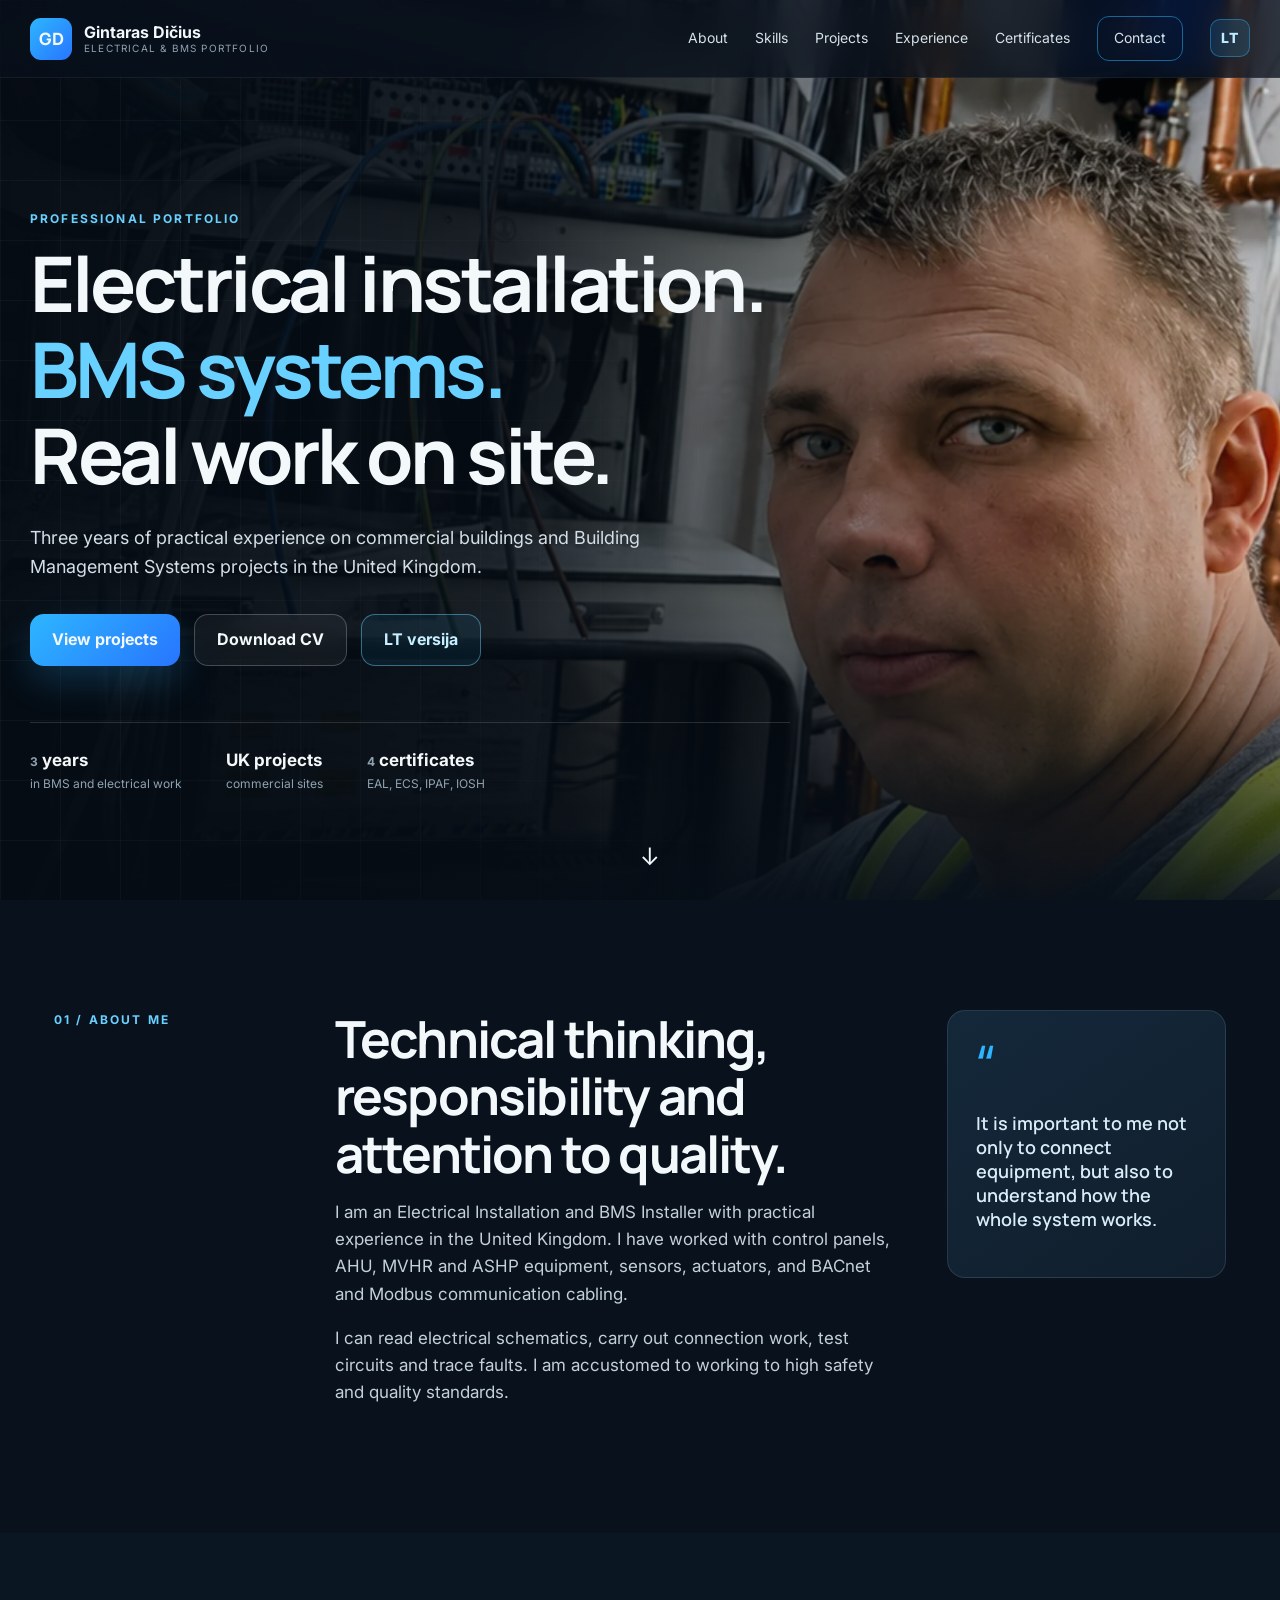
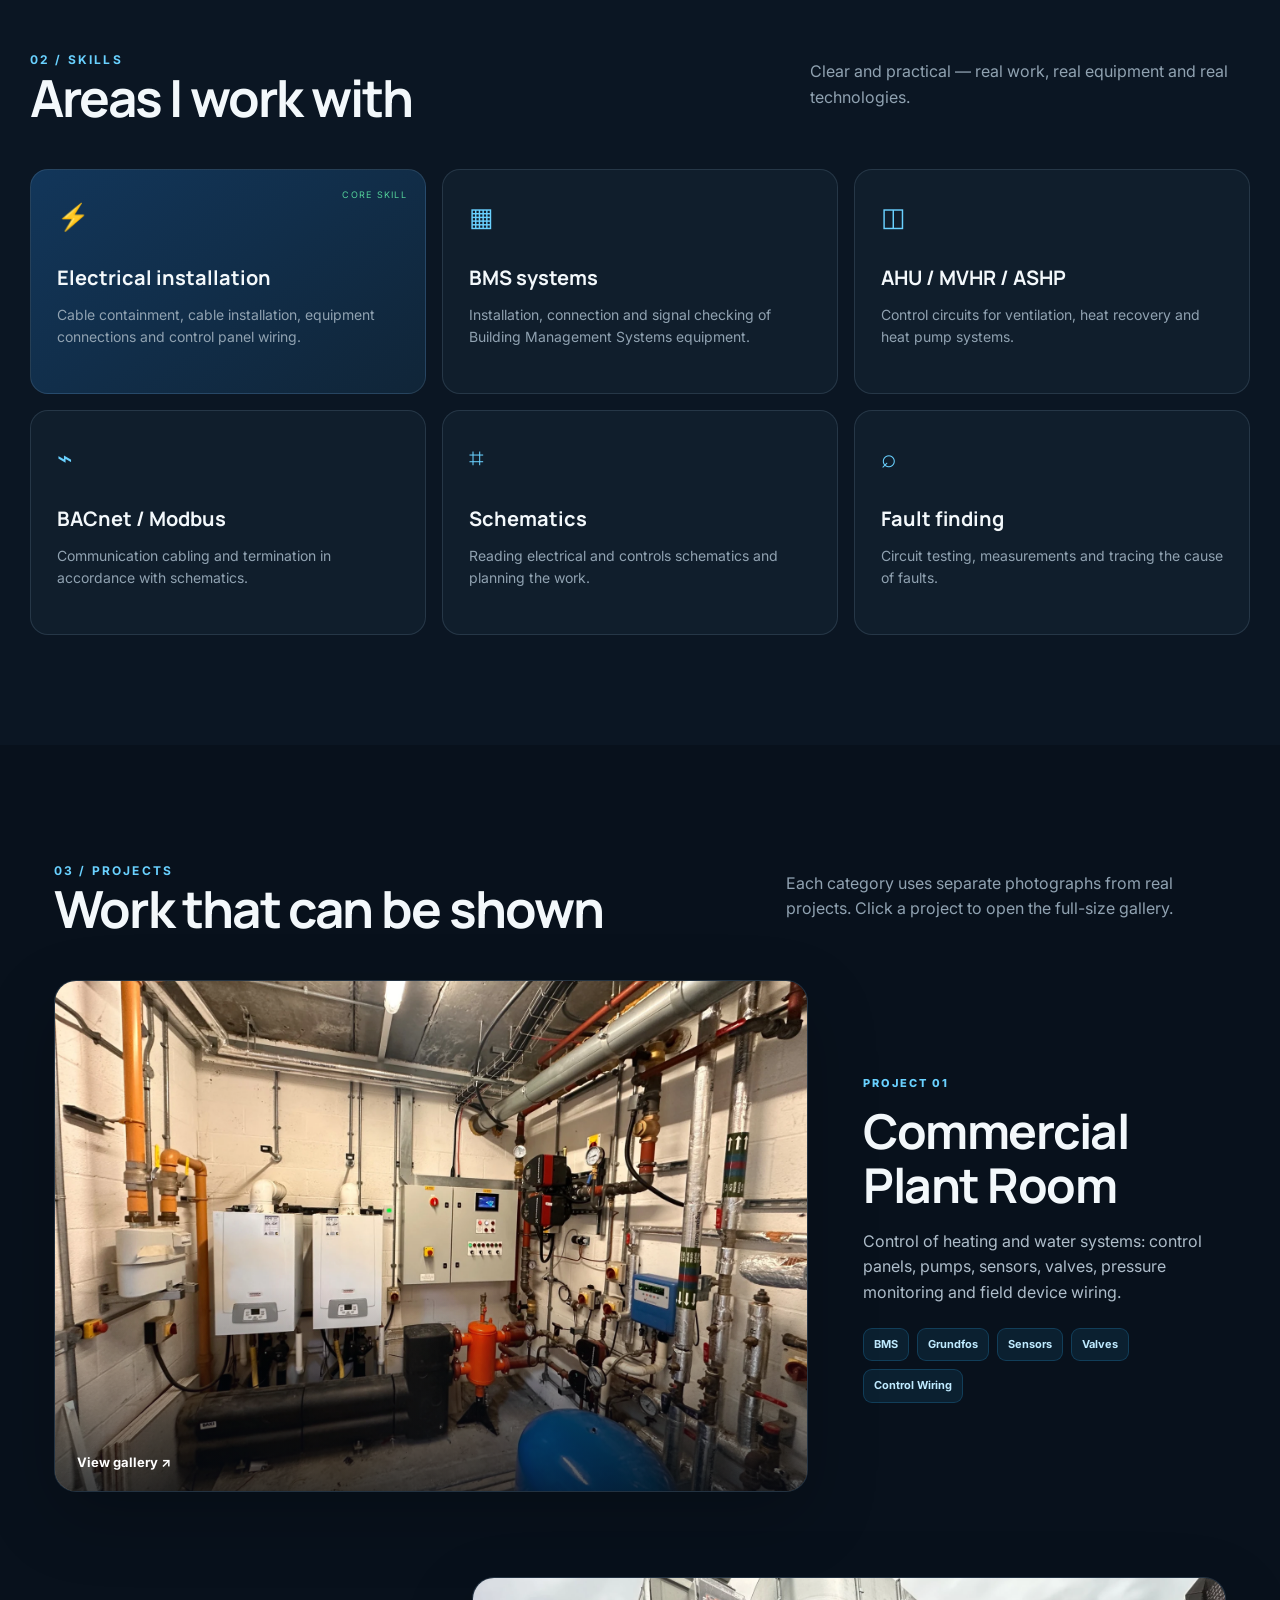
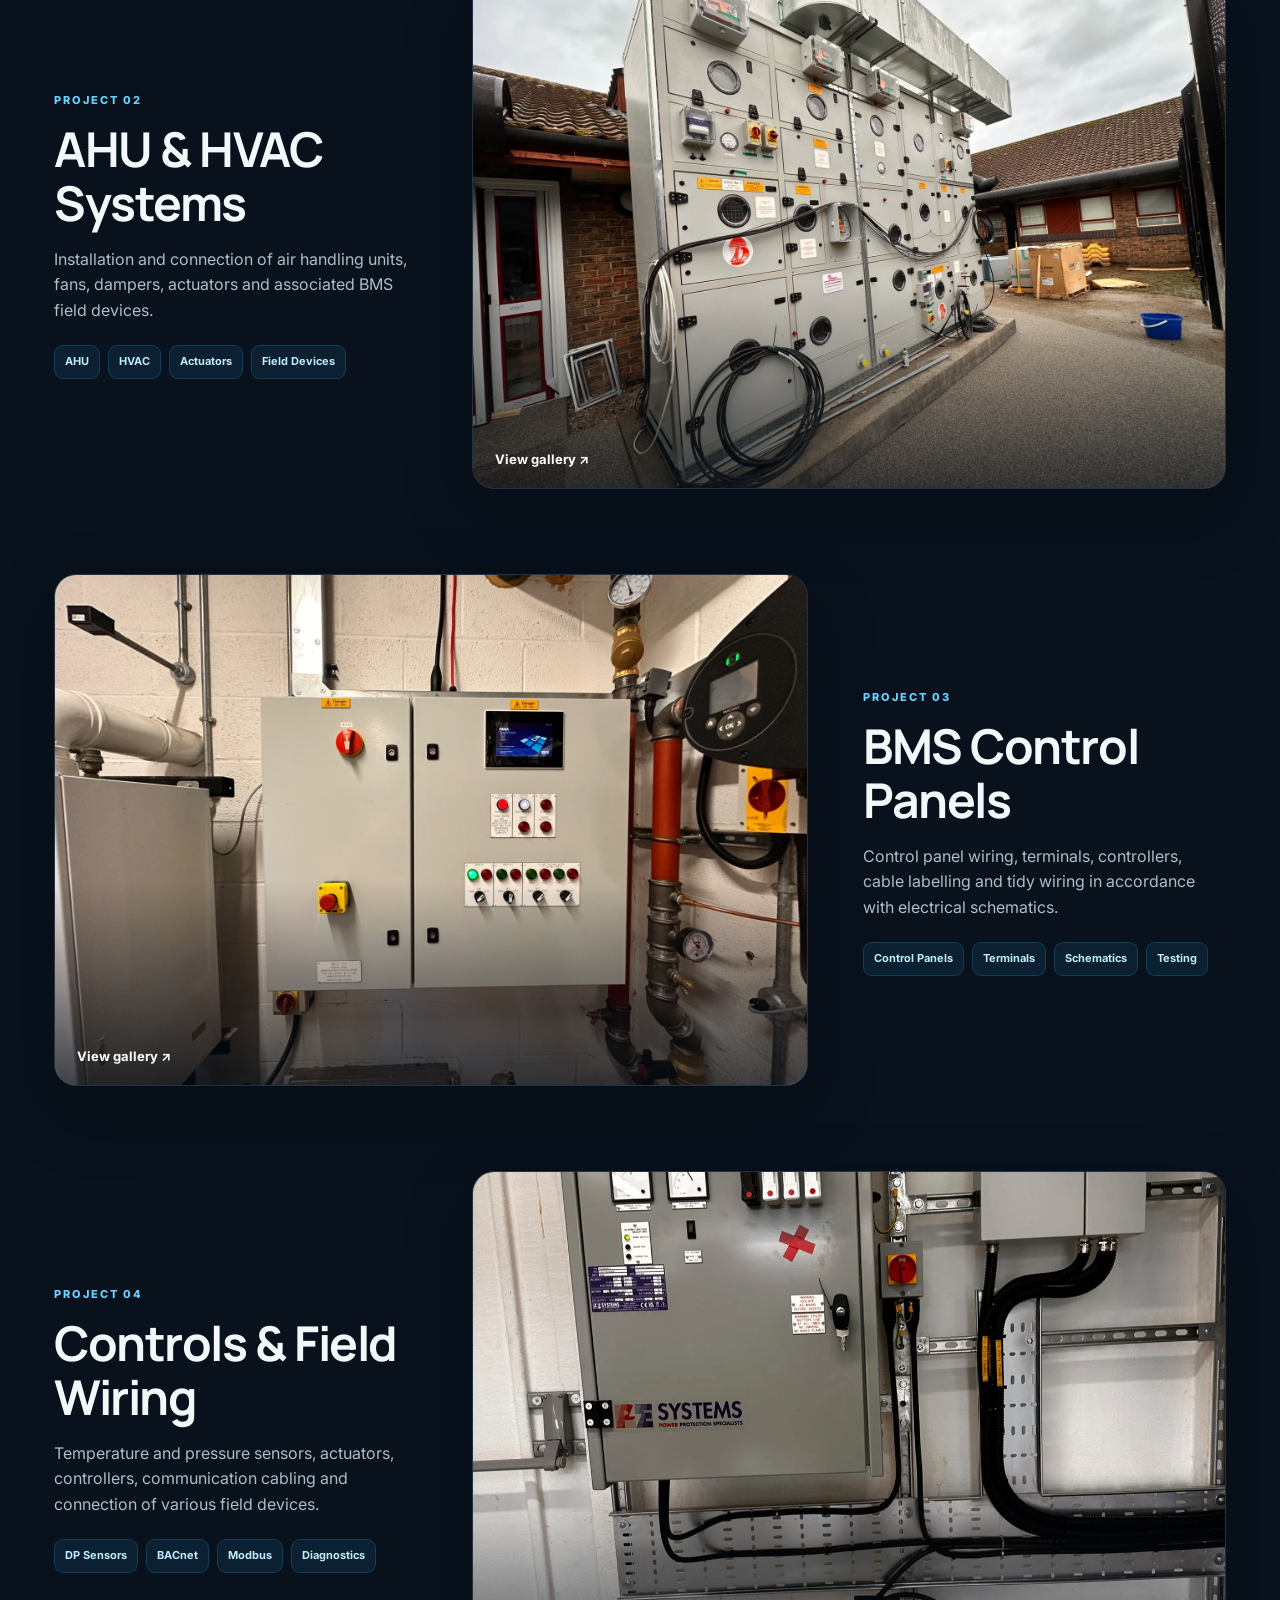
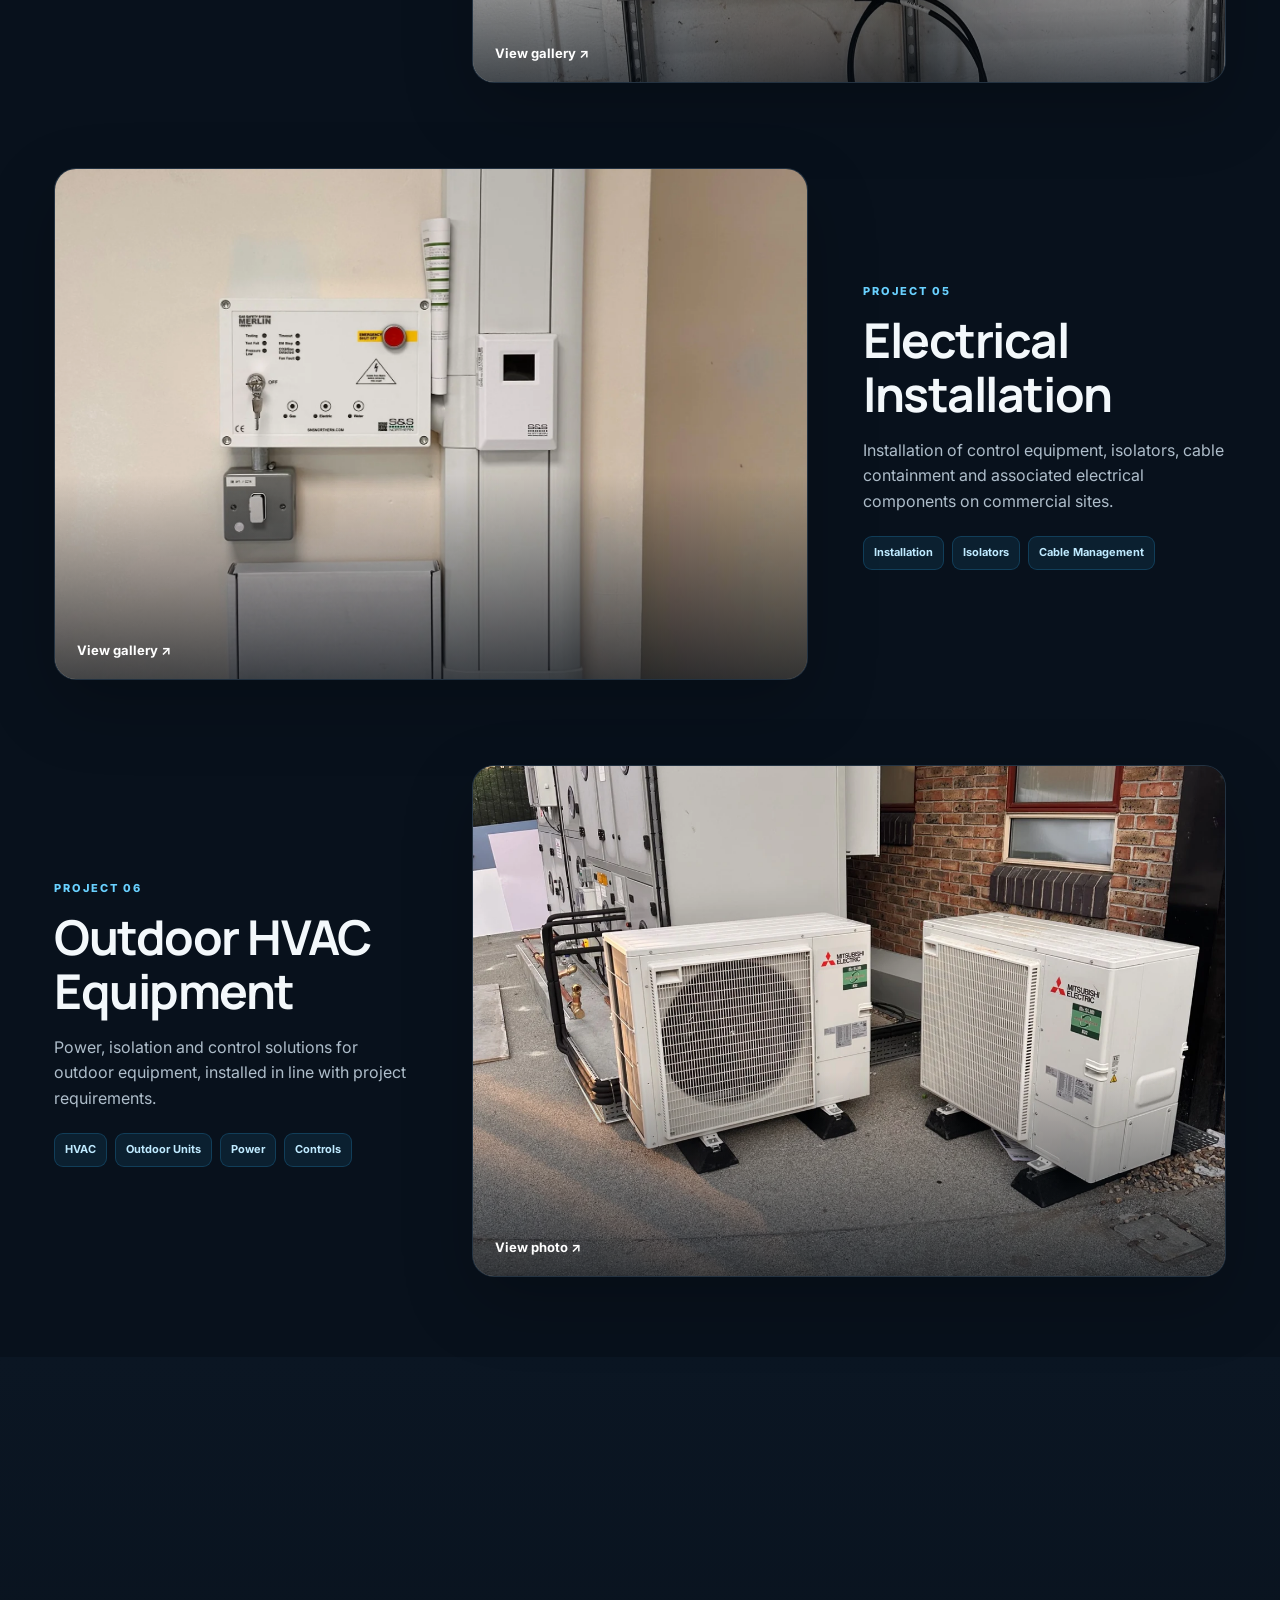
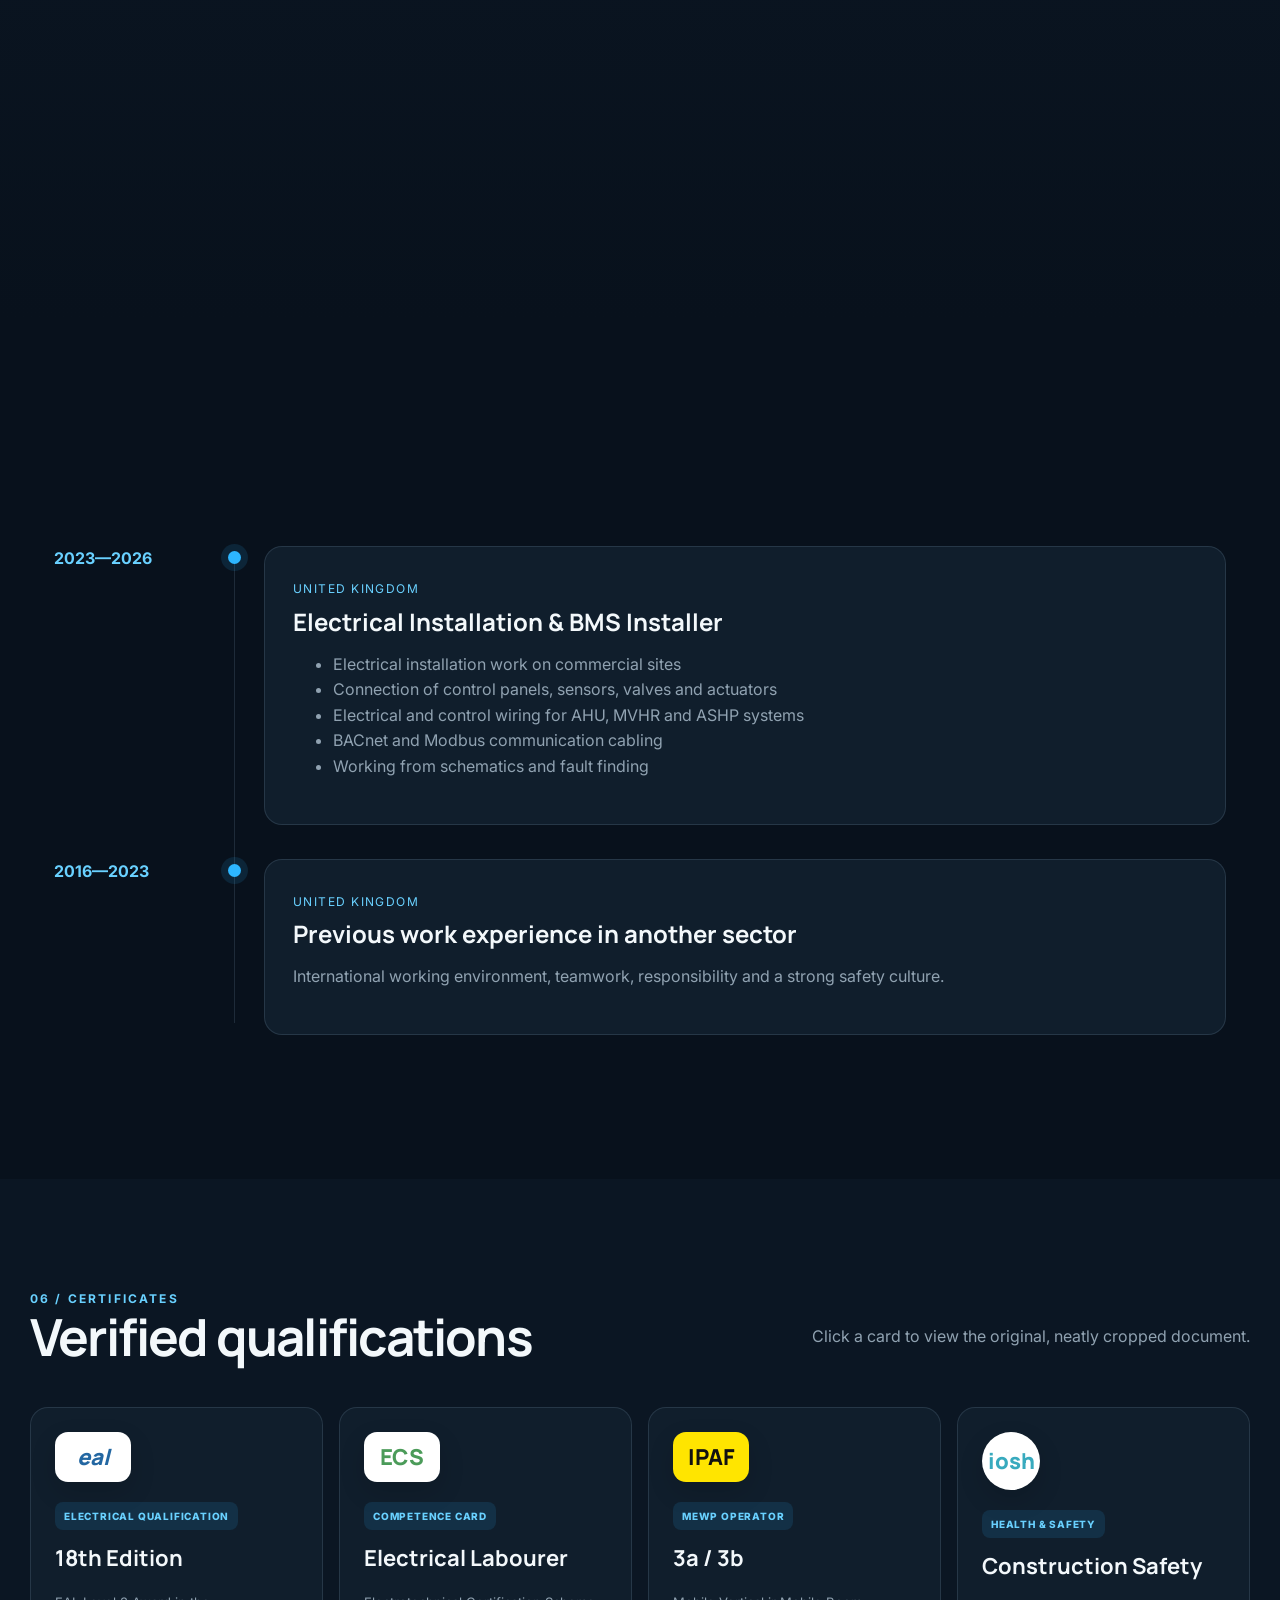
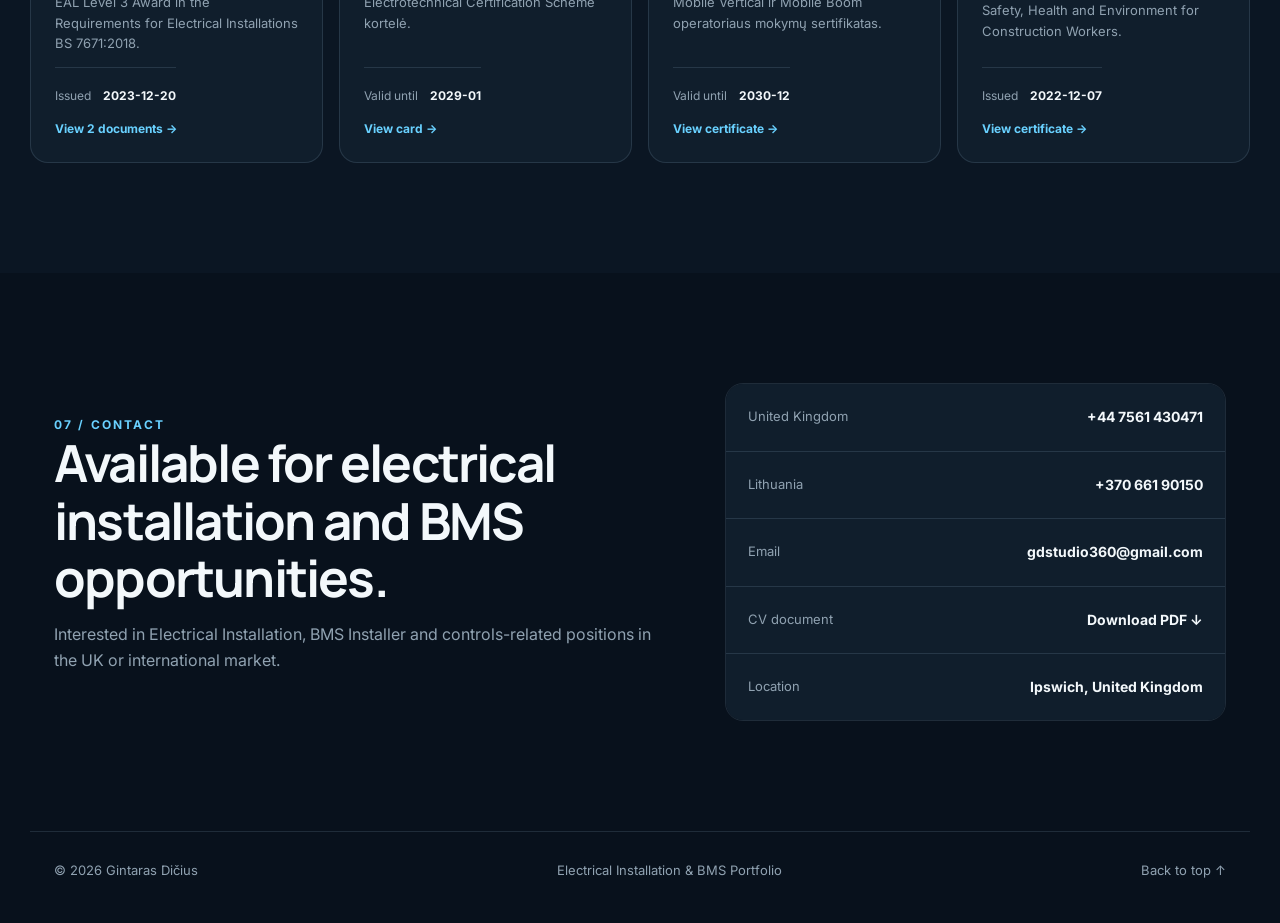
==== en.html @ cd5b6e4e "Add files via upload" ====
<!doctype html>
<html lang="en">
<head>
  <meta charset="utf-8">
  <meta name="viewport" content="width=device-width,initial-scale=1">
  <meta name="description" content="Professional portfolio of Gintaras Dičius, specialising in electrical installation and Building Management Systems. UK commercial project experience.">
  <meta name="theme-color" content="#08111c">
  <meta property="og:title" content="Gintaras Dičius | Electrical & BMS Portfolio">
  <meta property="og:description" content="Electrical installation, BMS systems, AHU, control panels and field devices.">
  <title>Gintaras Dičius | Electrical & BMS Portfolio</title>
  <link rel="preconnect" href="https://fonts.googleapis.com">
  <link rel="preconnect" href="https://fonts.gstatic.com" crossorigin>
  <link href="https://fonts.googleapis.com/css2?family=Inter:wght@400;500;600;700;800&family=Manrope:wght@600;700;800&display=swap" rel="stylesheet">
  <link rel="stylesheet" href="style.css">
</head>
<body>
  <div class="loader" aria-hidden="true"><div><span>GD</span><small>Electrical & BMS Portfolio</small></div></div>

  <header class="site-header" id="top">
    <a class="brand" href="#top" aria-label="Pradžia">
      <span class="brand-mark">GD</span>
      <span class="brand-copy"><strong>Gintaras Dičius</strong><small>Electrical & BMS Portfolio</small></span>
    </a>
    <button class="menu-btn" aria-expanded="false" aria-controls="main-nav" aria-label="Atverti meniu"><span></span><span></span><span></span></button>
    <nav id="main-nav">
      <a href="#apie">About</a>
      <a href="#kompetencijos">Skills</a>
      <a href="#projektai">Projects</a>
      <a href="#patirtis">Experience</a>
      <a href="#sertifikatai">Certificates</a>
      <a href="#kontaktai" class="nav-cta">Contact</a><a href="index.html" class="lang-switch" aria-label="Lithuanian version">LT</a>
    </nav>
  </header>

  <main>
    <section class="hero">
      <img class="hero-image" src="assets/hero.webp" alt="Gintaras Dičius prie BMS valdymo spintos">
      <div class="hero-overlay"></div><div class="hero-grid"></div>
      <div class="hero-content reveal">
        <p class="eyebrow">Professional portfolio</p>
        <h1>Electrical installation.<br><span>BMS systems.</span><br>Real work on site.</h1>
        <p class="hero-lead">Three years of practical experience on commercial buildings and Building Management Systems projects in the United Kingdom.</p>
        <div class="hero-actions">
          <a href="#projektai" class="btn btn-primary">View projects</a>
          <a href="assets/Gintaras_Dicius_CV_EN.pdf" class="btn btn-ghost" download>Download CV</a><a href="index.html" class="btn btn-lang">LT versija</a>
        </div>
        <div class="hero-facts">
          <div><strong><span class="count" data-count="3">0</span> years</strong><span>in BMS and electrical work</span></div>
          <div><strong>UK projects</strong><span>commercial sites</span></div>
          <div><strong><span class="count" data-count="4">0</span> certificates</strong><span>EAL, ECS, IPAF, IOSH</span></div>
        </div>
      </div>
      <a class="scroll-hint" href="#apie" aria-label="Slinkti žemyn">↓</a>
    </section>

    <section class="section intro" id="apie">
      <div class="section-label reveal">01 / About me</div>
      <div class="intro-copy reveal">
        <h2>Technical thinking, responsibility and attention to quality.</h2>
        <p>I am an Electrical Installation and BMS Installer with practical experience in the United Kingdom. I have worked with control panels, AHU, MVHR and ASHP equipment, sensors, actuators, and BACnet and Modbus communication cabling.</p>
        <p>I can read electrical schematics, carry out connection work, test circuits and trace faults. I am accustomed to working to high safety and quality standards.</p>
      </div>
      <aside class="quote-card reveal"><span class="quote-mark">“</span><p>It is important to me not only to connect equipment, but also to understand how the whole system works.</p></aside>
    </section>

    <section class="section skills" id="kompetencijos">
      <div class="section-head reveal">
        <div><div class="section-label">02 / Skills</div><h2>Areas I work with</h2></div>
        <p>Clear and practical — real work, real equipment and real technologies.</p>
      </div>
      <div class="card-grid">
        <article class="skill-card featured reveal"><div class="icon">⚡</div><h3>Electrical installation</h3><p>Cable containment, cable installation, equipment connections and control panel wiring.</p><span>CORE SKILL</span></article>
        <article class="skill-card reveal"><div class="icon">▦</div><h3>BMS systems</h3><p>Installation, connection and signal checking of Building Management Systems equipment.</p></article>
        <article class="skill-card reveal"><div class="icon">◫</div><h3>AHU / MVHR / ASHP</h3><p>Control circuits for ventilation, heat recovery and heat pump systems.</p></article>
        <article class="skill-card reveal"><div class="icon">⌁</div><h3>BACnet / Modbus</h3><p>Communication cabling and termination in accordance with schematics.</p></article>
        <article class="skill-card reveal"><div class="icon">⌗</div><h3>Schematics</h3><p>Reading electrical and controls schematics and planning the work.</p></article>
        <article class="skill-card reveal"><div class="icon">⌕</div><h3>Fault finding</h3><p>Circuit testing, measurements and tracing the cause of faults.</p></article>
      </div>
    </section>

    <section class="section projects" id="projektai">
      <div class="section-head reveal">
        <div><div class="section-label">03 / Projects</div><h2>Work that can be shown</h2></div>
        <p>Each category uses separate photographs from real projects. Click a project to open the full-size gallery.</p>
      </div>

      <div class="project-list">
        <article class="project-row reveal" data-gallery='["assets/project-plant-main.webp","assets/project-plant-2.webp","assets/project-plant-3.webp"]' data-title="Commercial Plant Room">
          <div class="project-media"><img src="assets/project-plant-main.webp" alt="Komercinės katilinės BMS įranga" loading="lazy"><span>View gallery ↗</span></div>
          <div class="project-copy"><span class="project-no">PROJECT 01</span><h3>Commercial Plant Room</h3><p>Control of heating and water systems: control panels, pumps, sensors, valves, pressure monitoring and field device wiring.</p><div class="tags"><span>BMS</span><span>Grundfos</span><span>Sensors</span><span>Valves</span><span>Control Wiring</span></div></div>
        </article>

        <article class="project-row reverse reveal" data-gallery='["assets/project-ahu-main.webp","assets/project-ahu-2.webp","assets/project-ahu-3.webp"]' data-title="AHU & HVAC Systems">
          <div class="project-media"><img src="assets/project-ahu-main.webp" alt="AHU įrenginys ir jo valdymo komponentai" loading="lazy"><span>View gallery ↗</span></div>
          <div class="project-copy"><span class="project-no">PROJECT 02</span><h3>AHU & HVAC Systems</h3><p>Installation and connection of air handling units, fans, dampers, actuators and associated BMS field devices.</p><div class="tags"><span>AHU</span><span>HVAC</span><span>Actuators</span><span>Field Devices</span></div></div>
        </article>

        <article class="project-row reveal" data-gallery='["assets/project-panel-main.webp","assets/project-panel-2.webp","assets/project-panel-3.webp"]' data-title="BMS Control Panels">
          <div class="project-media"><img src="assets/project-panel-main.webp" alt="BMS valdymo spinta" loading="lazy"><span>View gallery ↗</span></div>
          <div class="project-copy"><span class="project-no">PROJECT 03</span><h3>BMS Control Panels</h3><p>Control panel wiring, terminals, controllers, cable labelling and tidy wiring in accordance with electrical schematics.</p><div class="tags"><span>Control Panels</span><span>Terminals</span><span>Schematics</span><span>Testing</span></div></div>
        </article>

        <article class="project-row reverse reveal" data-gallery='["assets/project-field-main.webp","assets/project-field-2.webp","assets/project-field-3.webp"]' data-title="Controls & Field Wiring">
          <div class="project-media"><img src="assets/project-field-main.webp" alt="BMS lauko įrangos ir valdymo kabeliai" loading="lazy"><span>View gallery ↗</span></div>
          <div class="project-copy"><span class="project-no">PROJECT 04</span><h3>Controls & Field Wiring</h3><p>Temperature and pressure sensors, actuators, controllers, communication cabling and connection of various field devices.</p><div class="tags"><span>DP Sensors</span><span>BACnet</span><span>Modbus</span><span>Diagnostics</span></div></div>
        </article>

        <article class="project-row reveal" data-gallery='["assets/project-install-main.webp","assets/project-install-2.webp"]' data-title="Electrical Installation">
          <div class="project-media"><img src="assets/project-install-main.webp" alt="Elektros valdymo įrangos instaliacija" loading="lazy"><span>View gallery ↗</span></div>
          <div class="project-copy"><span class="project-no">PROJECT 05</span><h3>Electrical Installation</h3><p>Installation of control equipment, isolators, cable containment and associated electrical components on commercial sites.</p><div class="tags"><span>Installation</span><span>Isolators</span><span>Cable Management</span></div></div>
        </article>

        <article class="project-row reverse reveal" data-gallery='["assets/project-outdoor-main.webp"]' data-title="Outdoor HVAC Equipment">
          <div class="project-media"><img src="assets/project-outdoor-main.webp" alt="Lauko HVAC įranga" loading="lazy"><span>View photo ↗</span></div>
          <div class="project-copy"><span class="project-no">PROJECT 06</span><h3>Outdoor HVAC Equipment</h3><p>Power, isolation and control solutions for outdoor equipment, installed in line with project requirements.</p><div class="tags"><span>HVAC</span><span>Outdoor Units</span><span>Power</span><span>Controls</span></div></div>
        </article>
      </div>
    </section>

    <section class="section process">
      <div class="section-head reveal"><div><div class="section-label">04 / Work process</div><h2>From schematic to handover</h2></div></div>
      <div class="process-grid">
        <article class="process-card reveal"><span>01</span><h3>Review</h3><p>I review schematics, equipment functions, cable routes and the control strategy.</p></article>
        <article class="process-card reveal"><span>02</span><h3>Install</h3><p>I install cables and connect panels, sensors, actuators and HVAC equipment.</p></article>
        <article class="process-card reveal"><span>03</span><h3>Test</h3><p>I test circuits and signals, and help identify and resolve faults.</p></article>
        <article class="process-card reveal"><span>04</span><h3>Complete</h3><p>I leave a tidy, clearly labelled system ready for operation.</p></article>
      </div>
    </section>

    <section class="section experience" id="patirtis">
      <div class="section-head reveal"><div><div class="section-label">05 / Experience</div><h2>Professional experience</h2></div></div>
      <div class="timeline">
        <article class="reveal"><div class="year">2023—2026</div><div class="line-dot"></div><div class="timeline-card"><span>United Kingdom</span><h3>Electrical Installation & BMS Installer</h3><ul><li>Electrical installation work on commercial sites</li><li>Connection of control panels, sensors, valves and actuators</li><li>Electrical and control wiring for AHU, MVHR and ASHP systems</li><li>BACnet and Modbus communication cabling</li><li>Working from schematics and fault finding</li></ul></div></article>
        <article class="muted reveal"><div class="year">2016—2023</div><div class="line-dot"></div><div class="timeline-card"><span>United Kingdom</span><h3>Previous work experience in another sector</h3><p>International working environment, teamwork, responsibility and a strong safety culture.</p></div></article>
      </div>
    </section>

    <section class="section certificates" id="sertifikatai">
      <div class="section-head reveal">
        <div><div class="section-label">06 / Certificates</div><h2>Verified qualifications</h2></div>
        <p>Click a card to view the original, neatly cropped document.</p>
      </div>
      <div class="cert-grid">
        <button class="cert-card reveal" data-gallery='["assets/eal_qualification.webp","assets/eal_unit.webp"]' data-title="EAL Level 3 · BS 7671:2018"><div class="cert-brand eal-brand">eal</div><span class="cert-tag">ELECTRICAL QUALIFICATION</span><h3>18th Edition</h3><p>EAL Level 3 Award in the Requirements for Electrical Installations BS 7671:2018.</p><div class="cert-meta"><span>Issued</span><strong>2023-12-20</strong></div><span class="view-link">View 2 documents →</span></button>
        <button class="cert-card reveal" data-gallery='["assets/ecs.webp"]' data-title="ECS Electrical Labourer Card"><div class="cert-brand ecs-brand">ECS</div><span class="cert-tag">COMPETENCE CARD</span><h3>Electrical Labourer</h3><p>Electrotechnical Certification Scheme kortelė.</p><div class="cert-meta"><span>Valid until</span><strong>2029-01</strong></div><span class="view-link">View card →</span></button>
        <button class="cert-card reveal" data-gallery='["assets/ipaf.webp"]' data-title="IPAF Operator Training Certificate"><div class="cert-brand ipaf-brand">IPAF</div><span class="cert-tag">MEWP OPERATOR</span><h3>3a / 3b</h3><p>Mobile Vertical ir Mobile Boom operatoriaus mokymų sertifikatas.</p><div class="cert-meta"><span>Valid until</span><strong>2030-12</strong></div><span class="view-link">View certificate →</span></button>
        <button class="cert-card reveal" data-gallery='["assets/iosh.webp"]' data-title="IOSH Safety, Health and Environment"><div class="cert-brand iosh-brand">iosh</div><span class="cert-tag">HEALTH & SAFETY</span><h3>Construction Safety</h3><p>Safety, Health and Environment for Construction Workers.</p><div class="cert-meta"><span>Issued</span><strong>2022-12-07</strong></div><span class="view-link">View certificate →</span></button>
      </div>
    </section>

    <section class="section cta" id="kontaktai">
      <div class="reveal"><div class="section-label">07 / Contact</div><h2>Available for electrical installation and BMS opportunities.</h2><p>Interested in Electrical Installation, BMS Installer and controls-related positions in the UK or international market.</p></div>
      <div class="contact-panel reveal">
        <a href="tel:+447561430471"><span>United Kingdom</span><strong>+44 7561 430471</strong></a><a href="tel:+37066190150"><span>Lithuania</span><strong>+370 661 90150</strong></a>
        <a href="mailto:gdstudio360@gmail.com"><span>Email</span><strong>gdstudio360@gmail.com</strong></a>
        <a href="assets/Gintaras_Dicius_CV_EN.pdf" download><span>CV document</span><strong>Download PDF ↓</strong></a>
        <div><span>Location</span><strong>Ipswich, United Kingdom</strong></div>
      </div>
    </section>
  </main>

  <footer><span>© <span id="year"></span> Gintaras Dičius</span><span>Electrical Installation & BMS Portfolio</span><a href="#top">Back to top ↑</a></footer>

  <dialog class="modal" id="gallery-modal">
    <button class="modal-close" aria-label="Close">×</button>
    <div class="modal-head"><h3 id="modal-title"></h3><span id="modal-counter"></span></div>
    <div class="modal-stage"><button class="modal-nav prev" aria-label="Previous image">‹</button><img id="modal-image" alt=""><button class="modal-nav next" aria-label="Next image">›</button></div>
    <div class="modal-thumbs" id="modal-thumbs"></div>
  </dialog>
  <script src="script.js"></script>
</body>
</html>
---- style.css ----
:root{--bg:#08111c;--bg2:#0b1623;--panel:#101e2c;--panel2:#14283a;--text:#f3f8fb;--muted:#90a2b1;--accent:#2db6ff;--accent2:#69d1ff;--green:#54d19a;--line:rgba(169,207,231,.14);--max:1220px;--radius:18px}
*{box-sizing:border-box}html{scroll-behavior:smooth}body{margin:0;background:var(--bg);color:var(--text);font-family:Inter,Arial,sans-serif;line-height:1.6;overflow-x:hidden}a{color:inherit;text-decoration:none}button{font:inherit}img{max-width:100%;display:block}
.loader{position:fixed;inset:0;background:#07101a;z-index:999;display:grid;place-items:center;transition:.55s}.loader.hide{opacity:0;visibility:hidden}.loader div{text-align:center}.loader span{display:grid;place-items:center;width:74px;height:74px;border-radius:19px;margin:auto;background:linear-gradient(135deg,var(--accent),#2875ff);font:800 26px Manrope}.loader small{display:block;margin-top:15px;color:#a6bac8;letter-spacing:.12em;text-transform:uppercase}
.site-header{height:78px;position:fixed;top:0;left:0;right:0;z-index:50;display:flex;align-items:center;justify-content:space-between;padding:0 max(24px,calc((100vw - var(--max))/2));background:rgba(8,17,28,.76);border-bottom:1px solid rgba(255,255,255,.06);backdrop-filter:blur(18px)}
.brand{display:flex;align-items:center;gap:12px}.brand-mark{width:42px;height:42px;border-radius:11px;display:grid;place-items:center;background:linear-gradient(135deg,var(--accent),#2875ff);font:800 17px Manrope}.brand-copy{display:flex;flex-direction:column;line-height:1.2}.brand-copy small{font-size:10px;letter-spacing:.12em;text-transform:uppercase;color:var(--muted)}
nav{display:flex;gap:27px;align-items:center;font-size:14px}nav a{color:#d5e1e9}nav a:hover{color:white}.nav-cta{padding:10px 16px;border:1px solid rgba(45,182,255,.5);border-radius:12px}.menu-btn{display:none;background:none;border:0;padding:10px}.menu-btn span{display:block;width:24px;height:2px;background:white;margin:5px}
.hero{min-height:100vh;position:relative;display:flex;align-items:center;overflow:hidden}.hero-image{position:absolute;inset:0;width:100%;height:100%;object-fit:cover;object-position:55% center;transform:scale(1.035);animation:herozoom 14s ease-out both}.hero-overlay{position:absolute;inset:0;background:linear-gradient(90deg,rgba(5,12,20,.98) 0%,rgba(5,12,20,.89) 39%,rgba(5,12,20,.38) 74%,rgba(5,12,20,.12) 100%),linear-gradient(0deg,rgba(8,17,28,.92),transparent 37%)}.hero-grid{position:absolute;inset:0;background-image:linear-gradient(rgba(255,255,255,.035) 1px,transparent 1px),linear-gradient(90deg,rgba(255,255,255,.035) 1px,transparent 1px);background-size:60px 60px;mask-image:linear-gradient(90deg,#000,transparent 68%)}@keyframes herozoom{from{transform:scale(1.08)}to{transform:scale(1.035)}}
.hero-content{position:relative;z-index:2;width:var(--max);max-width:calc(100% - 48px);margin:0 auto;padding-top:90px}.eyebrow,.section-label{font-size:12px;font-weight:700;letter-spacing:.18em;text-transform:uppercase;color:var(--accent2)}
h1,h2,h3{font-family:Manrope,Inter,sans-serif;line-height:1.12;margin:0}h1{font-size:clamp(46px,6vw,82px);max-width:850px;letter-spacing:-.045em}h1 span{color:var(--accent2)}.hero-lead{max-width:620px;font-size:18px;color:#d3dee6;margin:26px 0 32px}.hero-actions{display:flex;gap:14px;flex-wrap:wrap}.btn{display:inline-flex;align-items:center;justify-content:center;min-height:52px;padding:0 22px;border-radius:14px;font-weight:700;transition:.25s}.btn:hover{transform:translateY(-2px)}.btn-primary{background:linear-gradient(135deg,var(--accent),#2875ff);box-shadow:0 16px 35px rgba(45,182,255,.2)}.btn-ghost{border:1px solid rgba(255,255,255,.22);background:rgba(255,255,255,.05);backdrop-filter:blur(10px)}
.hero-facts{display:flex;gap:44px;margin-top:56px;padding-top:24px;border-top:1px solid rgba(255,255,255,.14);max-width:760px}.hero-facts div{display:flex;flex-direction:column}.hero-facts strong{font-size:17px}.hero-facts span{font-size:12px;color:var(--muted)}.scroll-hint{position:absolute;bottom:24px;left:50%;z-index:2;font-size:24px;animation:bounce 1.8s infinite}@keyframes bounce{50%{transform:translateY(8px)}}
.section{max-width:var(--max);margin:auto;padding:110px 24px}.intro{display:grid;grid-template-columns:.65fr 1.6fr .8fr;gap:54px;align-items:start}.intro h2,.section-head h2,.cta h2{font-size:clamp(34px,4vw,54px);letter-spacing:-.035em}.intro-copy p{color:#c3d0da;font-size:17px}.quote-card{background:linear-gradient(145deg,var(--panel2),var(--panel));padding:28px;border:1px solid var(--line);border-radius:var(--radius)}.quote-card p{font:600 18px Manrope;color:#d9edf8}.quote-mark{font-size:54px;color:var(--accent);line-height:1}
.skills,.certificates{max-width:none;background:var(--bg2)}.skills>* ,.certificates>*{max-width:var(--max);margin-left:auto;margin-right:auto}.section-head{display:flex;justify-content:space-between;gap:30px;align-items:end;margin-bottom:42px}.section-head>p{max-width:440px;color:var(--muted)}.card-grid{display:grid;grid-template-columns:repeat(3,1fr);gap:16px}.skill-card{min-height:225px;background:var(--panel);border:1px solid var(--line);border-radius:var(--radius);padding:26px;position:relative;transition:.25s}.skill-card:hover{transform:translateY(-5px);border-color:rgba(45,182,255,.45)}.skill-card.featured{background:linear-gradient(145deg,#12365a,#102538)}.skill-card .icon{font-size:26px;color:var(--accent2);margin-bottom:30px}.skill-card h3{font-size:20px}.skill-card p{color:var(--muted);font-size:14px}.skill-card>span{position:absolute;right:18px;top:18px;font-size:9px;letter-spacing:.14em;color:var(--green)}
.projects{padding-bottom:80px}.project-list{display:grid;gap:85px}.project-row{display:grid;grid-template-columns:1.35fr .65fr;gap:55px;align-items:center}.project-row.reverse{grid-template-columns:.65fr 1.35fr}.project-row.reverse .project-media{order:2}.project-media{position:relative;overflow:hidden;border-radius:22px;border:1px solid var(--line);background:#0d1825;cursor:pointer;box-shadow:0 25px 70px rgba(0,0,0,.22)}.project-media img{width:100%;height:510px;object-fit:cover;transition:.65s}.project-media:hover img{transform:scale(1.035)}.project-media:after{content:"";position:absolute;inset:0;background:linear-gradient(to top,rgba(5,12,20,.72),transparent 40%)}.project-media>span{position:absolute;left:22px;bottom:18px;z-index:2;font-size:13px;font-weight:700;color:white}.project-no{color:var(--accent2);font-size:11px;font-weight:800;letter-spacing:.18em}.project-copy h3{font-size:clamp(30px,4vw,48px);margin:10px 0 17px;letter-spacing:-.03em}.project-copy p{color:#aebdca;font-size:16px}.tags{display:flex;flex-wrap:wrap;gap:8px;margin-top:22px}.tags span{padding:7px 10px;border-radius:9px;background:rgba(45,182,255,.09);border:1px solid rgba(45,182,255,.2);color:#bfeaff;font-size:11px;font-weight:700}
.process{max-width:none;background:linear-gradient(180deg,#0b1623,#08111c)}.process>*{max-width:var(--max);margin-left:auto;margin-right:auto}.process-grid{display:grid;grid-template-columns:repeat(4,1fr);gap:16px}.process-card{padding:27px;background:var(--panel);border:1px solid var(--line);border-radius:var(--radius)}.process-card>span{color:var(--accent2);font-weight:800}.process-card h3{font-size:21px;margin:22px 0 8px}.process-card p{color:var(--muted);font-size:14px}
.timeline{position:relative;margin-top:30px}.timeline:before{content:"";position:absolute;left:180px;top:12px;bottom:12px;width:1px;background:var(--line)}.timeline article{display:grid;grid-template-columns:150px 60px 1fr;margin-bottom:34px}.year{font-weight:700;color:var(--accent2)}.line-dot{width:13px;height:13px;border-radius:50%;background:var(--accent);margin:5px auto;box-shadow:0 0 0 7px rgba(45,182,255,.12);z-index:2}.timeline-card{background:var(--panel);border:1px solid var(--line);border-radius:var(--radius);padding:28px}.timeline-card>span{color:var(--accent2);font-size:12px;text-transform:uppercase;letter-spacing:.12em}.timeline-card h3{font-size:24px;margin:8px 0 14px}.timeline-card p,.timeline-card li{color:var(--muted)}
.cert-grid{display:grid;grid-template-columns:repeat(4,1fr);gap:16px}.cert-card{display:flex;flex-direction:column;text-align:left;color:var(--text);background:var(--panel);border:1px solid var(--line);border-radius:var(--radius);padding:24px;min-height:280px;cursor:pointer;transition:.25s;overflow:hidden}.cert-card:hover{transform:translateY(-5px);border-color:var(--accent)}.cert-brand{width:76px;height:50px;display:grid;place-items:center;border-radius:13px;margin-bottom:20px;font:800 22px Manrope;background:#fff;color:#18324a;box-shadow:0 10px 26px rgba(0,0,0,.14)}.eal-brand{color:#2367a2;font-style:italic}.ecs-brand{color:#4b9b59}.ipaf-brand{background:#ffe500;color:#111}.iosh-brand{color:#38aabe;border-radius:50%;width:58px;height:58px}.cert-tag{align-self:flex-start;padding:6px 9px;border-radius:8px;background:rgba(45,182,255,.12);color:var(--accent2);font-size:10px;font-weight:800;letter-spacing:.08em}.cert-card h3{font-size:22px;margin:16px 0 8px}.cert-card p{color:var(--muted);font-size:13px}.cert-meta{display:flex;justify-content:space-between;gap:12px;margin-top:auto;padding-top:18px;border-top:1px solid var(--line);font-size:12px}.cert-meta span{color:var(--muted)}.view-link{display:block;margin-top:14px;color:var(--accent2);font-size:12px;font-weight:700}
.cta{display:grid;grid-template-columns:1.2fr 1fr;gap:70px;align-items:center}.cta>div:first-child p{color:var(--muted)}.contact-panel{display:flex;flex-direction:column;border:1px solid var(--line);border-radius:var(--radius);overflow:hidden}.contact-panel a,.contact-panel>div{display:flex;justify-content:space-between;gap:24px;padding:22px;background:var(--panel);border-bottom:1px solid var(--line)}.contact-panel>*:last-child{border:0}.contact-panel span{color:var(--muted);font-size:13px}.contact-panel strong{font-size:14px}
footer{max-width:var(--max);margin:auto;padding:28px 24px 42px;border-top:1px solid var(--line);display:flex;justify-content:space-between;gap:20px;color:var(--muted);font-size:13px;flex-wrap:wrap}
.reveal{opacity:0;transform:translateY(28px);transition:opacity .75s,transform .75s}.reveal.visible{opacity:1;transform:none}
.modal{width:min(1080px,96vw);max-height:92vh;background:#0c1722;color:white;border:1px solid var(--line);border-radius:18px;padding:18px;overflow:auto}.modal::backdrop{background:rgba(0,0,0,.85);backdrop-filter:blur(7px)}.modal-head{display:flex;justify-content:space-between;align-items:center;padding-right:48px;margin-bottom:12px}.modal-head h3{margin:0}.modal-close{position:absolute;right:16px;top:12px;width:38px;height:38px;border-radius:50%;border:1px solid var(--line);background:#142536;color:white;font-size:24px;cursor:pointer}.modal-stage{position:relative;display:flex;align-items:center;justify-content:center;min-height:60vh;background:#e9eef2;border-radius:12px;overflow:hidden}.modal-stage img{width:100%;height:auto;max-height:76vh;object-fit:contain}.modal-nav{position:absolute;z-index:3;top:50%;transform:translateY(-50%);width:44px;height:62px;border:1px solid rgba(255,255,255,.4);background:rgba(8,17,28,.78);color:#fff;border-radius:12px;font-size:34px;cursor:pointer}.modal-nav.prev{left:12px}.modal-nav.next{right:12px}.modal-nav[hidden]{display:none}.modal-thumbs{display:flex;gap:10px;justify-content:center;margin-top:12px;flex-wrap:wrap}.modal-thumbs button{width:66px;height:66px;padding:2px;border-radius:8px;border:2px solid transparent;background:#fff;overflow:hidden;cursor:pointer}.modal-thumbs button.active{border-color:var(--accent)}.modal-thumbs img{width:100%;height:100%;object-fit:cover}
@media(max-width:980px){.site-header{padding:0 18px}.menu-btn{display:block}nav{position:absolute;top:78px;left:0;right:0;display:none;flex-direction:column;align-items:stretch;padding:20px;background:rgba(8,17,28,.98);border-bottom:1px solid var(--line)}nav.open{display:flex}.nav-cta{text-align:center}.hero-image{object-position:64% center}.hero-overlay{background:linear-gradient(90deg,rgba(5,12,20,.97),rgba(5,12,20,.68)),linear-gradient(0deg,rgba(8,17,28,.95),transparent 50%)}.intro,.cta{grid-template-columns:1fr}.section-head{align-items:start;flex-direction:column}.card-grid{grid-template-columns:repeat(2,1fr)}.cert-grid{grid-template-columns:repeat(2,1fr)}.project-row,.project-row.reverse{grid-template-columns:1fr;gap:28px}.project-row.reverse .project-media{order:0}.project-media img{height:450px}.process-grid{grid-template-columns:repeat(2,1fr)}}
@media(max-width:600px){.brand-copy small{display:none}.hero-content{max-width:calc(100% - 32px)}h1{font-size:42px}.hero-lead{font-size:16px}.hero-facts{margin-top:36px;gap:18px;flex-wrap:wrap}.section{padding:82px 18px}.card-grid,.cert-grid,.process-grid{grid-template-columns:1fr}.project-list{gap:65px}.project-media img{height:300px}.timeline:before{left:6px}.timeline article{grid-template-columns:26px 1fr}.year{grid-column:2;margin-bottom:8px}.line-dot{grid-column:1;grid-row:1/3;margin-top:35px}.timeline-card{grid-column:2}.contact-panel a,.contact-panel>div{flex-direction:column;gap:4px}.modal{padding:10px}.modal-stage{min-height:48vh}.modal-nav{width:38px;height:54px}.modal-nav.prev{left:6px}.modal-nav.next{right:6px}}
@media(prefers-reduced-motion:reduce){*{scroll-behavior:auto!important;animation:none!important;transition:none!important}.reveal{opacity:1;transform:none}}

.lang-switch{display:inline-grid;place-items:center;min-width:40px;height:38px;padding:0 10px;border-radius:10px;background:rgba(45,182,255,.13);border:1px solid rgba(45,182,255,.4);color:#bfeaff;font-weight:800;letter-spacing:.08em}
.lang-switch:hover{background:rgba(45,182,255,.24);color:#fff}
.btn-lang{border:1px solid rgba(105,209,255,.45);background:rgba(45,182,255,.08);color:#c8efff}
@media(max-width:980px){nav .lang-switch{width:100%;min-height:44px}}
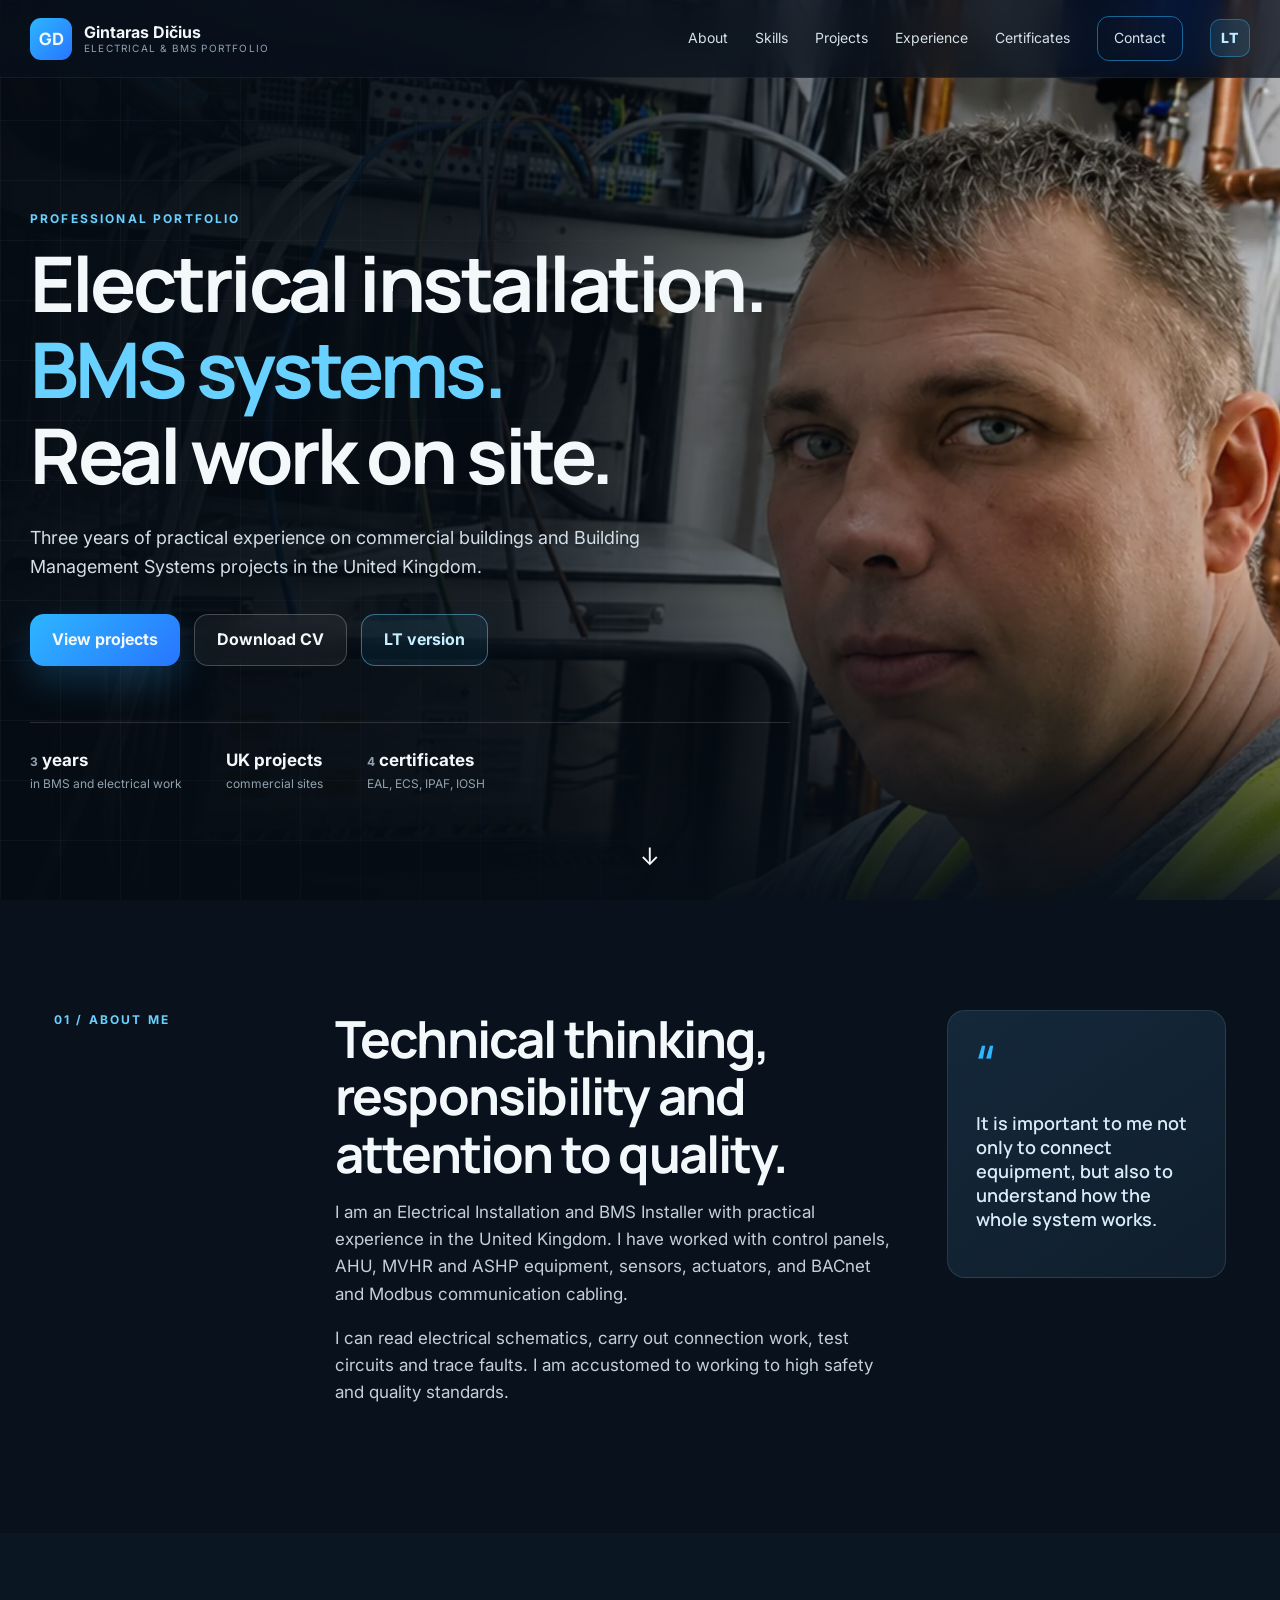
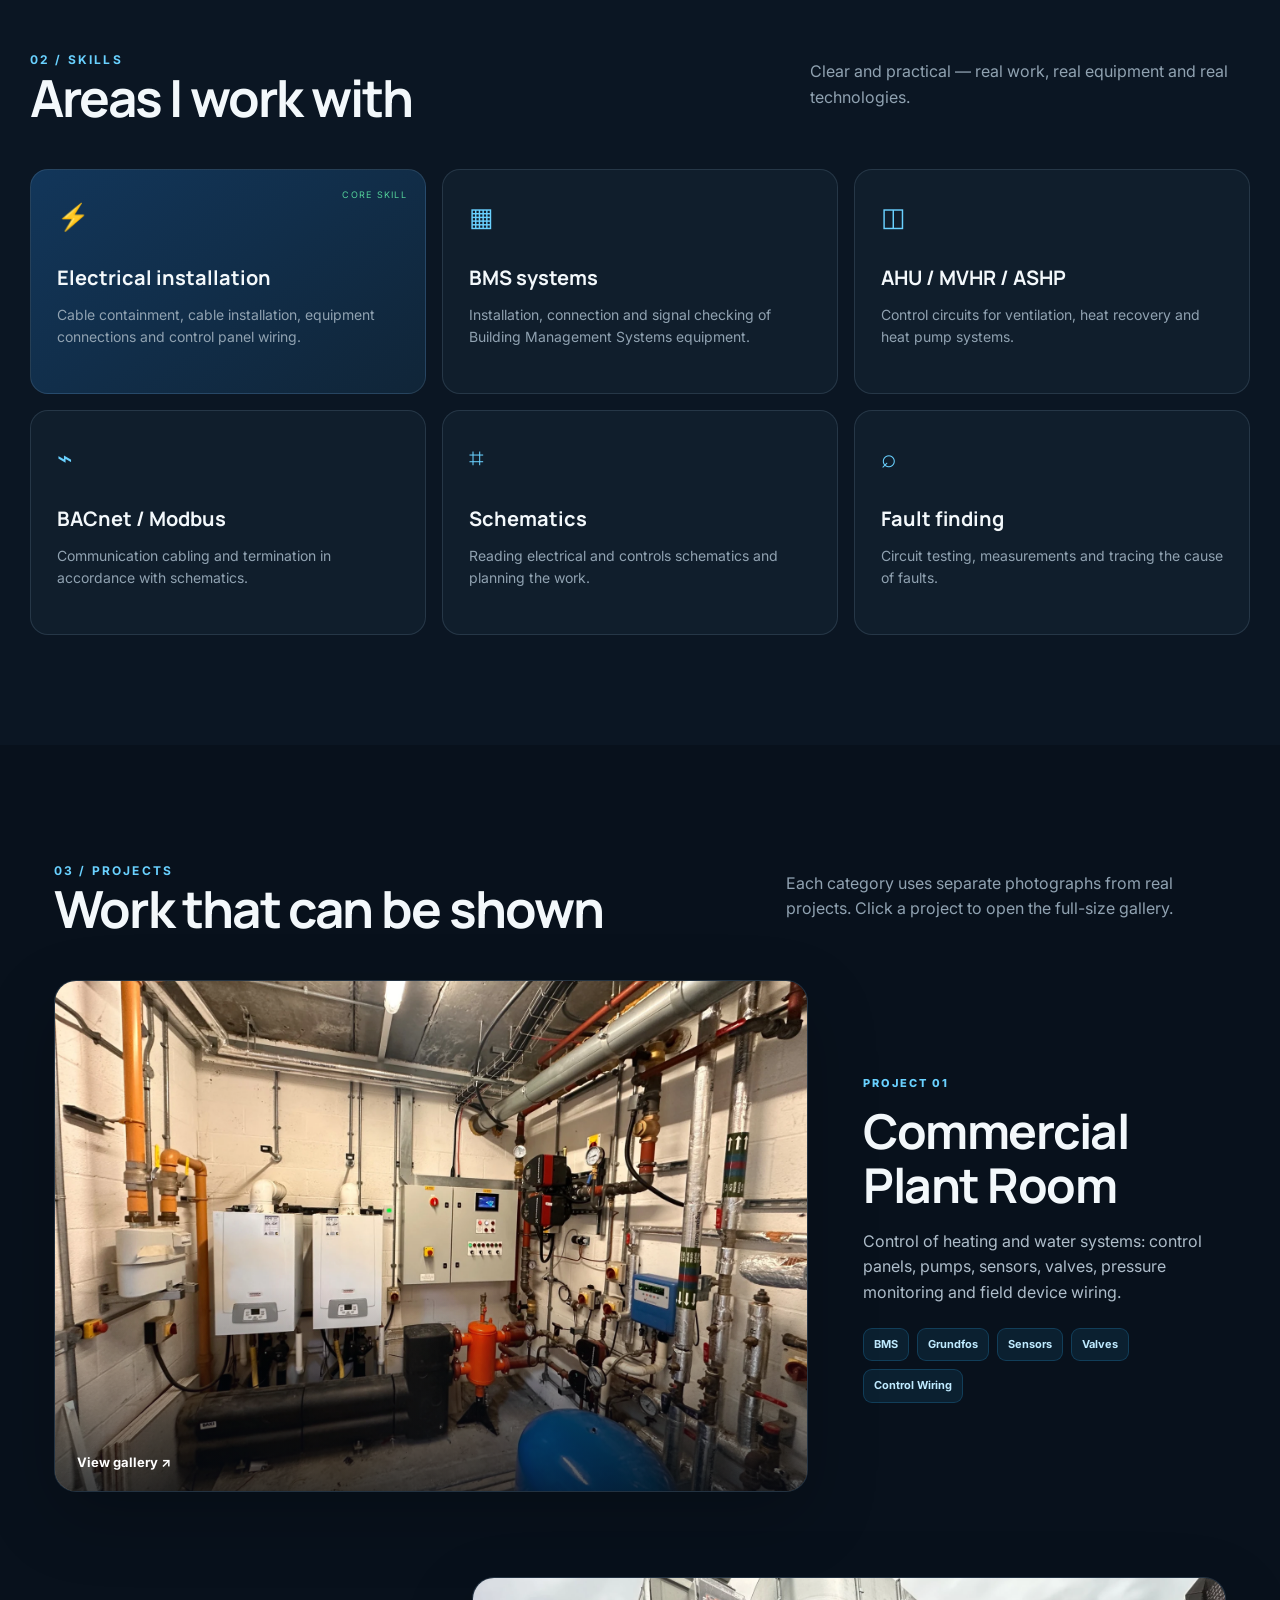
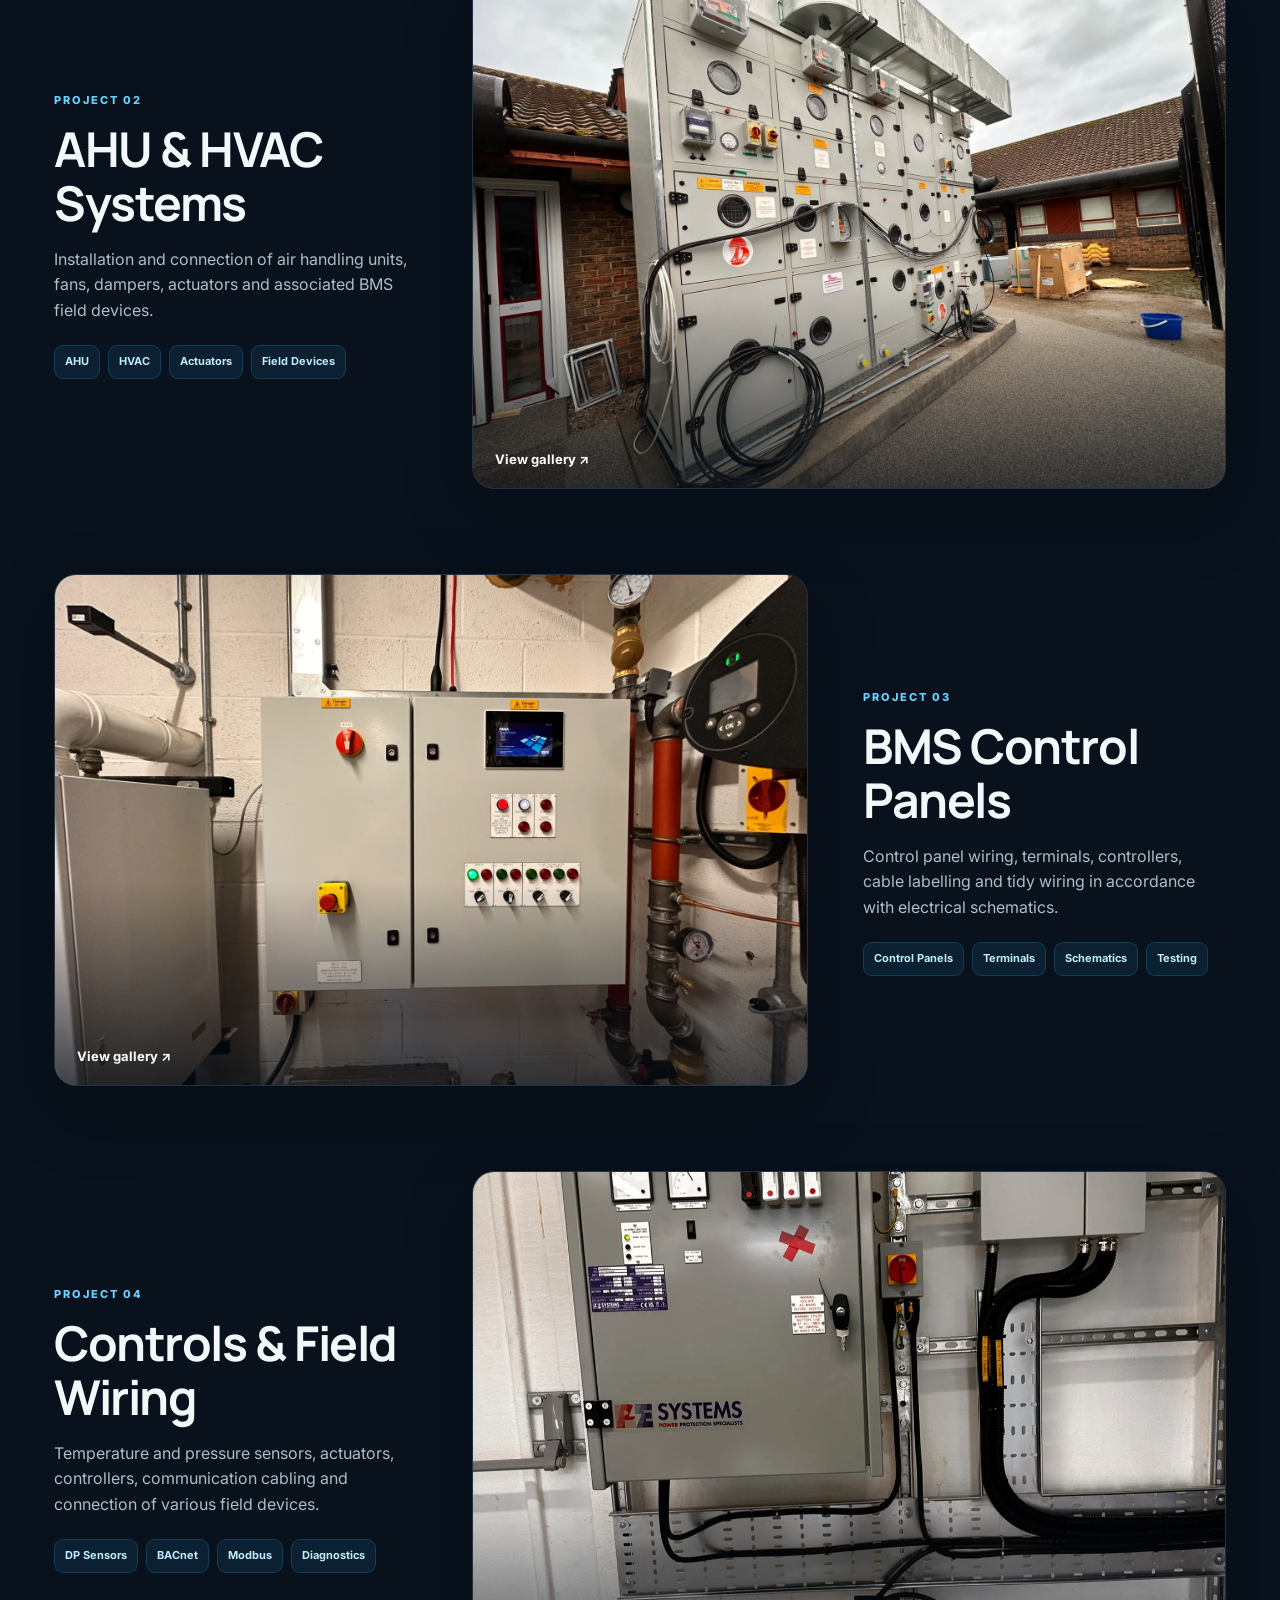
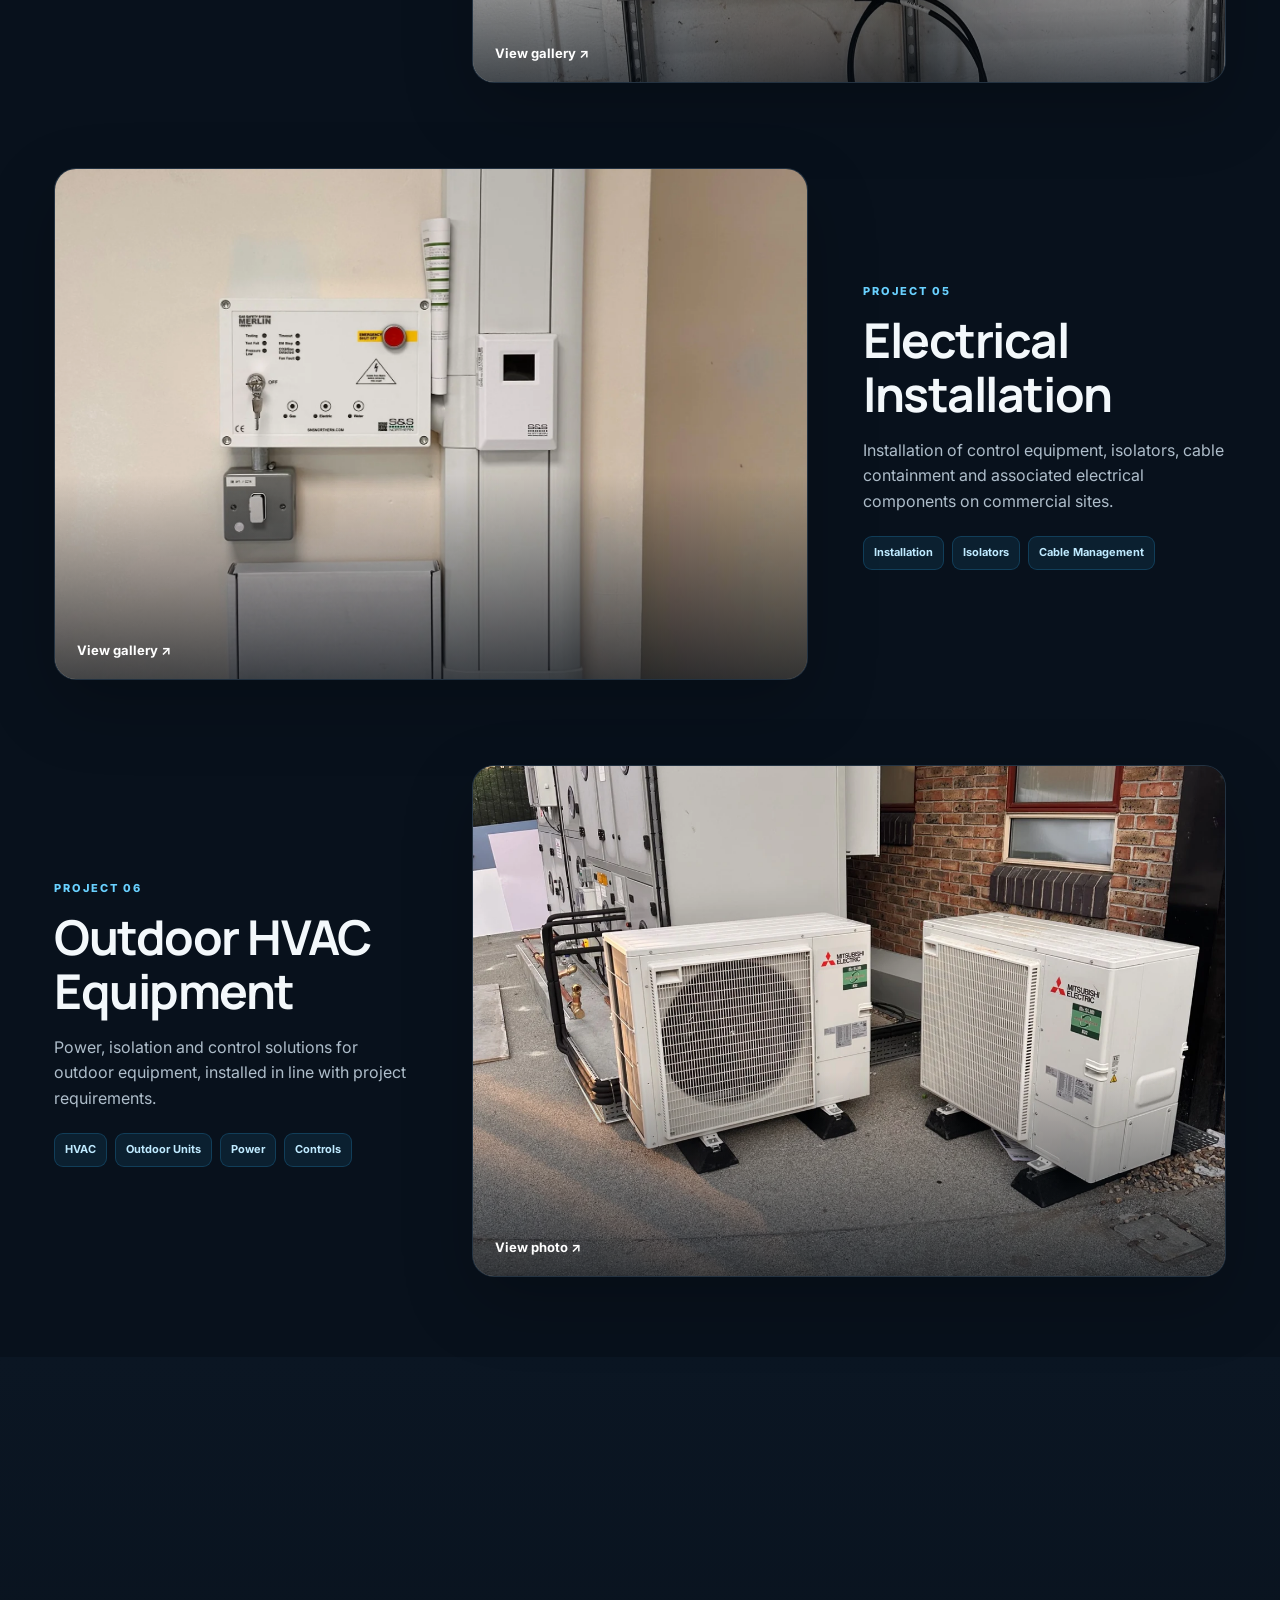
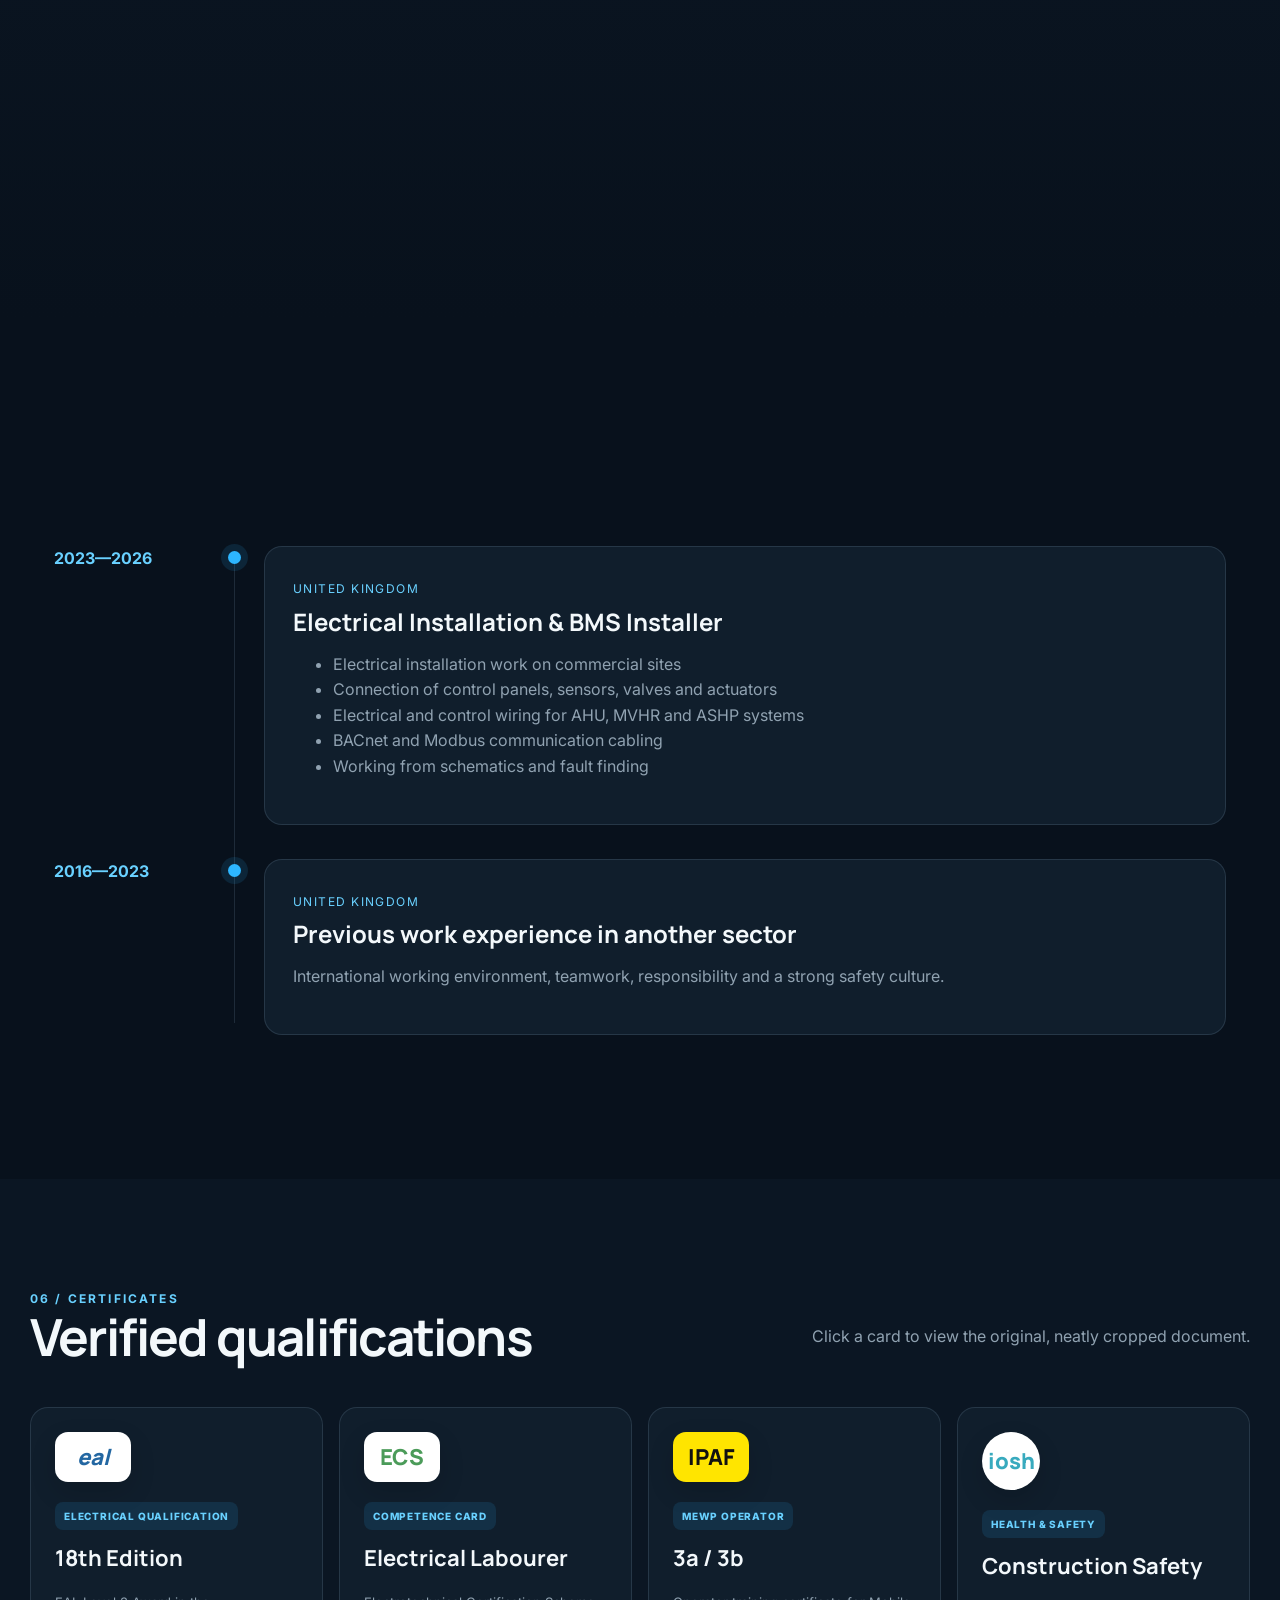
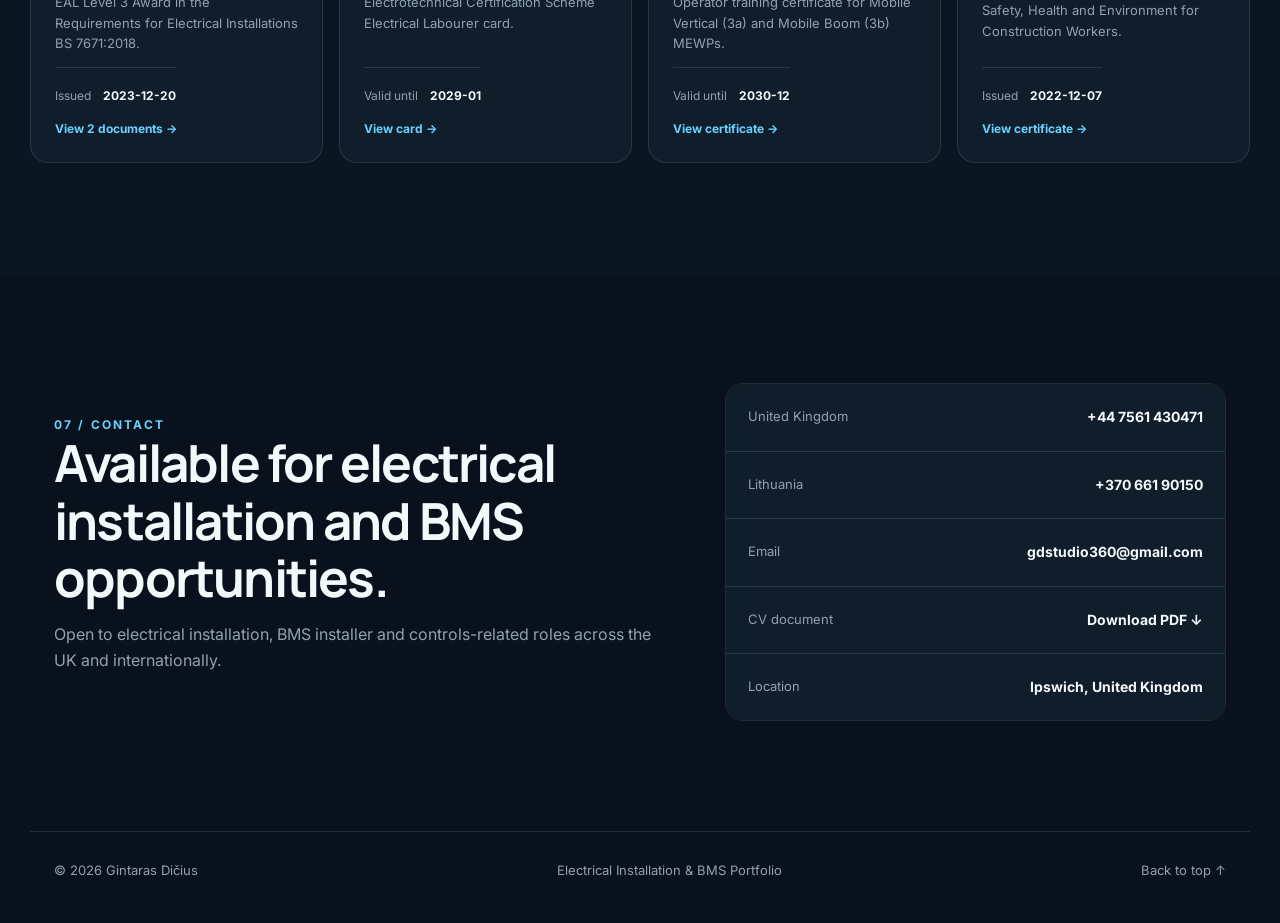
==== commit eefa403a: "Add files via upload" ====
--- a/en.html
+++ b/en.html
@@ -5,8 +5,21 @@
   <meta name="viewport" content="width=device-width,initial-scale=1">
   <meta name="description" content="Professional portfolio of Gintaras Dičius, specialising in electrical installation and Building Management Systems. UK commercial project experience.">
   <meta name="theme-color" content="#08111c">
-  <meta property="og:title" content="Gintaras Dičius | Electrical & BMS Portfolio">
-  <meta property="og:description" content="Electrical installation, BMS systems, AHU, control panels and field devices.">
+  <link rel="canonical" href="https://gdstudio360-tech.github.io/gintaras-dicius/en.html">
+  <meta property="og:type" content="website">
+  <meta property="og:site_name" content="Gintaras Dicius Portfolio">
+  <meta property="og:url" content="https://gdstudio360-tech.github.io/gintaras-dicius/en.html">
+  <meta property="og:title" content="Gintaras Dicius | Electrical & BMS Installer">
+  <meta property="og:description" content="Gintaras Dicius — Electrical & BMS Installer with 3 years of practical experience on UK commercial projects.">
+  <meta property="og:image" content="https://gdstudio360-tech.github.io/gintaras-dicius/gintaras-og.jpg">
+  <meta property="og:image:type" content="image/jpeg">
+  <meta property="og:image:width" content="1200">
+  <meta property="og:image:height" content="630">
+  <meta property="og:image:alt" content="Gintaras Dicius — Electrical & BMS Installer — Portfolio / CV">
+  <meta name="twitter:card" content="summary_large_image">
+  <meta name="twitter:title" content="Gintaras Dicius | Electrical & BMS Installer">
+  <meta name="twitter:description" content="Gintaras Dicius — Electrical & BMS Installer with 3 years of practical experience on UK commercial projects.">
+  <meta name="twitter:image" content="https://gdstudio360-tech.github.io/gintaras-dicius/gintaras-og.jpg">
   <title>Gintaras Dičius | Electrical & BMS Portfolio</title>
   <link rel="preconnect" href="https://fonts.googleapis.com">
   <link rel="preconnect" href="https://fonts.gstatic.com" crossorigin>
@@ -17,11 +30,11 @@
   <div class="loader" aria-hidden="true"><div><span>GD</span><small>Electrical & BMS Portfolio</small></div></div>
 
   <header class="site-header" id="top">
-    <a class="brand" href="#top" aria-label="Pradžia">
+    <a class="brand" href="#top" aria-label="Home">
       <span class="brand-mark">GD</span>
       <span class="brand-copy"><strong>Gintaras Dičius</strong><small>Electrical & BMS Portfolio</small></span>
     </a>
-    <button class="menu-btn" aria-expanded="false" aria-controls="main-nav" aria-label="Atverti meniu"><span></span><span></span><span></span></button>
+    <button class="menu-btn" aria-expanded="false" aria-controls="main-nav" aria-label="Open menu"><span></span><span></span><span></span></button>
     <nav id="main-nav">
       <a href="#apie">About</a>
       <a href="#kompetencijos">Skills</a>
@@ -34,7 +47,7 @@
 
   <main>
     <section class="hero">
-      <img class="hero-image" src="assets/hero.webp" alt="Gintaras Dičius prie BMS valdymo spintos">
+      <img class="hero-image" src="assets/hero.webp" alt="Gintaras Dičius beside a BMS control panel">
       <div class="hero-overlay"></div><div class="hero-grid"></div>
       <div class="hero-content reveal">
         <p class="eyebrow">Professional portfolio</p>
@@ -42,7 +55,7 @@
         <p class="hero-lead">Three years of practical experience on commercial buildings and Building Management Systems projects in the United Kingdom.</p>
         <div class="hero-actions">
           <a href="#projektai" class="btn btn-primary">View projects</a>
-          <a href="assets/Gintaras_Dicius_CV_EN.pdf" class="btn btn-ghost" download>Download CV</a><a href="index.html" class="btn btn-lang">LT versija</a>
+          <a href="assets/Gintaras_Dicius_CV_EN.pdf" class="btn btn-ghost" download>Download CV</a><a href="index.html" class="btn btn-lang">LT version</a>
         </div>
         <div class="hero-facts">
           <div><strong><span class="count" data-count="3">0</span> years</strong><span>in BMS and electrical work</span></div>
@@ -50,7 +63,7 @@
           <div><strong><span class="count" data-count="4">0</span> certificates</strong><span>EAL, ECS, IPAF, IOSH</span></div>
         </div>
       </div>
-      <a class="scroll-hint" href="#apie" aria-label="Slinkti žemyn">↓</a>
+      <a class="scroll-hint" href="#apie" aria-label="Scroll down">↓</a>
     </section>
 
     <section class="section intro" id="apie">
@@ -86,32 +99,32 @@
 
       <div class="project-list">
         <article class="project-row reveal" data-gallery='["assets/project-plant-main.webp","assets/project-plant-2.webp","assets/project-plant-3.webp"]' data-title="Commercial Plant Room">
-          <div class="project-media"><img src="assets/project-plant-main.webp" alt="Komercinės katilinės BMS įranga" loading="lazy"><span>View gallery ↗</span></div>
+          <div class="project-media"><img src="assets/project-plant-main.webp" alt="BMS equipment in a commercial plant room" loading="lazy"><span>View gallery ↗</span></div>
           <div class="project-copy"><span class="project-no">PROJECT 01</span><h3>Commercial Plant Room</h3><p>Control of heating and water systems: control panels, pumps, sensors, valves, pressure monitoring and field device wiring.</p><div class="tags"><span>BMS</span><span>Grundfos</span><span>Sensors</span><span>Valves</span><span>Control Wiring</span></div></div>
         </article>
 
         <article class="project-row reverse reveal" data-gallery='["assets/project-ahu-main.webp","assets/project-ahu-2.webp","assets/project-ahu-3.webp"]' data-title="AHU & HVAC Systems">
-          <div class="project-media"><img src="assets/project-ahu-main.webp" alt="AHU įrenginys ir jo valdymo komponentai" loading="lazy"><span>View gallery ↗</span></div>
+          <div class="project-media"><img src="assets/project-ahu-main.webp" alt="AHU unit and associated control components" loading="lazy"><span>View gallery ↗</span></div>
           <div class="project-copy"><span class="project-no">PROJECT 02</span><h3>AHU & HVAC Systems</h3><p>Installation and connection of air handling units, fans, dampers, actuators and associated BMS field devices.</p><div class="tags"><span>AHU</span><span>HVAC</span><span>Actuators</span><span>Field Devices</span></div></div>
         </article>
 
         <article class="project-row reveal" data-gallery='["assets/project-panel-main.webp","assets/project-panel-2.webp","assets/project-panel-3.webp"]' data-title="BMS Control Panels">
-          <div class="project-media"><img src="assets/project-panel-main.webp" alt="BMS valdymo spinta" loading="lazy"><span>View gallery ↗</span></div>
+          <div class="project-media"><img src="assets/project-panel-main.webp" alt="BMS control panel" loading="lazy"><span>View gallery ↗</span></div>
           <div class="project-copy"><span class="project-no">PROJECT 03</span><h3>BMS Control Panels</h3><p>Control panel wiring, terminals, controllers, cable labelling and tidy wiring in accordance with electrical schematics.</p><div class="tags"><span>Control Panels</span><span>Terminals</span><span>Schematics</span><span>Testing</span></div></div>
         </article>
 
         <article class="project-row reverse reveal" data-gallery='["assets/project-field-main.webp","assets/project-field-2.webp","assets/project-field-3.webp"]' data-title="Controls & Field Wiring">
-          <div class="project-media"><img src="assets/project-field-main.webp" alt="BMS lauko įrangos ir valdymo kabeliai" loading="lazy"><span>View gallery ↗</span></div>
+          <div class="project-media"><img src="assets/project-field-main.webp" alt="BMS field devices and control wiring" loading="lazy"><span>View gallery ↗</span></div>
           <div class="project-copy"><span class="project-no">PROJECT 04</span><h3>Controls & Field Wiring</h3><p>Temperature and pressure sensors, actuators, controllers, communication cabling and connection of various field devices.</p><div class="tags"><span>DP Sensors</span><span>BACnet</span><span>Modbus</span><span>Diagnostics</span></div></div>
         </article>
 
         <article class="project-row reveal" data-gallery='["assets/project-install-main.webp","assets/project-install-2.webp"]' data-title="Electrical Installation">
-          <div class="project-media"><img src="assets/project-install-main.webp" alt="Elektros valdymo įrangos instaliacija" loading="lazy"><span>View gallery ↗</span></div>
+          <div class="project-media"><img src="assets/project-install-main.webp" alt="Electrical control equipment installation" loading="lazy"><span>View gallery ↗</span></div>
           <div class="project-copy"><span class="project-no">PROJECT 05</span><h3>Electrical Installation</h3><p>Installation of control equipment, isolators, cable containment and associated electrical components on commercial sites.</p><div class="tags"><span>Installation</span><span>Isolators</span><span>Cable Management</span></div></div>
         </article>
 
         <article class="project-row reverse reveal" data-gallery='["assets/project-outdoor-main.webp"]' data-title="Outdoor HVAC Equipment">
-          <div class="project-media"><img src="assets/project-outdoor-main.webp" alt="Lauko HVAC įranga" loading="lazy"><span>View photo ↗</span></div>
+          <div class="project-media"><img src="assets/project-outdoor-main.webp" alt="Outdoor HVAC equipment" loading="lazy"><span>View photo ↗</span></div>
           <div class="project-copy"><span class="project-no">PROJECT 06</span><h3>Outdoor HVAC Equipment</h3><p>Power, isolation and control solutions for outdoor equipment, installed in line with project requirements.</p><div class="tags"><span>HVAC</span><span>Outdoor Units</span><span>Power</span><span>Controls</span></div></div>
         </article>
       </div>
@@ -142,14 +155,14 @@
       </div>
       <div class="cert-grid">
         <button class="cert-card reveal" data-gallery='["assets/eal_qualification.webp","assets/eal_unit.webp"]' data-title="EAL Level 3 · BS 7671:2018"><div class="cert-brand eal-brand">eal</div><span class="cert-tag">ELECTRICAL QUALIFICATION</span><h3>18th Edition</h3><p>EAL Level 3 Award in the Requirements for Electrical Installations BS 7671:2018.</p><div class="cert-meta"><span>Issued</span><strong>2023-12-20</strong></div><span class="view-link">View 2 documents →</span></button>
-        <button class="cert-card reveal" data-gallery='["assets/ecs.webp"]' data-title="ECS Electrical Labourer Card"><div class="cert-brand ecs-brand">ECS</div><span class="cert-tag">COMPETENCE CARD</span><h3>Electrical Labourer</h3><p>Electrotechnical Certification Scheme kortelė.</p><div class="cert-meta"><span>Valid until</span><strong>2029-01</strong></div><span class="view-link">View card →</span></button>
-        <button class="cert-card reveal" data-gallery='["assets/ipaf.webp"]' data-title="IPAF Operator Training Certificate"><div class="cert-brand ipaf-brand">IPAF</div><span class="cert-tag">MEWP OPERATOR</span><h3>3a / 3b</h3><p>Mobile Vertical ir Mobile Boom operatoriaus mokymų sertifikatas.</p><div class="cert-meta"><span>Valid until</span><strong>2030-12</strong></div><span class="view-link">View certificate →</span></button>
+        <button class="cert-card reveal" data-gallery='["assets/ecs.webp"]' data-title="ECS Electrical Labourer Card"><div class="cert-brand ecs-brand">ECS</div><span class="cert-tag">COMPETENCE CARD</span><h3>Electrical Labourer</h3><p>Electrotechnical Certification Scheme Electrical Labourer card.</p><div class="cert-meta"><span>Valid until</span><strong>2029-01</strong></div><span class="view-link">View card →</span></button>
+        <button class="cert-card reveal" data-gallery='["assets/ipaf.webp"]' data-title="IPAF Operator Training Certificate"><div class="cert-brand ipaf-brand">IPAF</div><span class="cert-tag">MEWP OPERATOR</span><h3>3a / 3b</h3><p>Operator training certificate for Mobile Vertical (3a) and Mobile Boom (3b) MEWPs.</p><div class="cert-meta"><span>Valid until</span><strong>2030-12</strong></div><span class="view-link">View certificate →</span></button>
         <button class="cert-card reveal" data-gallery='["assets/iosh.webp"]' data-title="IOSH Safety, Health and Environment"><div class="cert-brand iosh-brand">iosh</div><span class="cert-tag">HEALTH & SAFETY</span><h3>Construction Safety</h3><p>Safety, Health and Environment for Construction Workers.</p><div class="cert-meta"><span>Issued</span><strong>2022-12-07</strong></div><span class="view-link">View certificate →</span></button>
       </div>
     </section>
 
     <section class="section cta" id="kontaktai">
-      <div class="reveal"><div class="section-label">07 / Contact</div><h2>Available for electrical installation and BMS opportunities.</h2><p>Interested in Electrical Installation, BMS Installer and controls-related positions in the UK or international market.</p></div>
+      <div class="reveal"><div class="section-label">07 / Contact</div><h2>Available for electrical installation and BMS opportunities.</h2><p>Open to electrical installation, BMS installer and controls-related roles across the UK and internationally.</p></div>
       <div class="contact-panel reveal">
         <a href="tel:+447561430471"><span>United Kingdom</span><strong>+44 7561 430471</strong></a><a href="tel:+37066190150"><span>Lithuania</span><strong>+370 661 90150</strong></a>
         <a href="mailto:gdstudio360@gmail.com"><span>Email</span><strong>gdstudio360@gmail.com</strong></a>
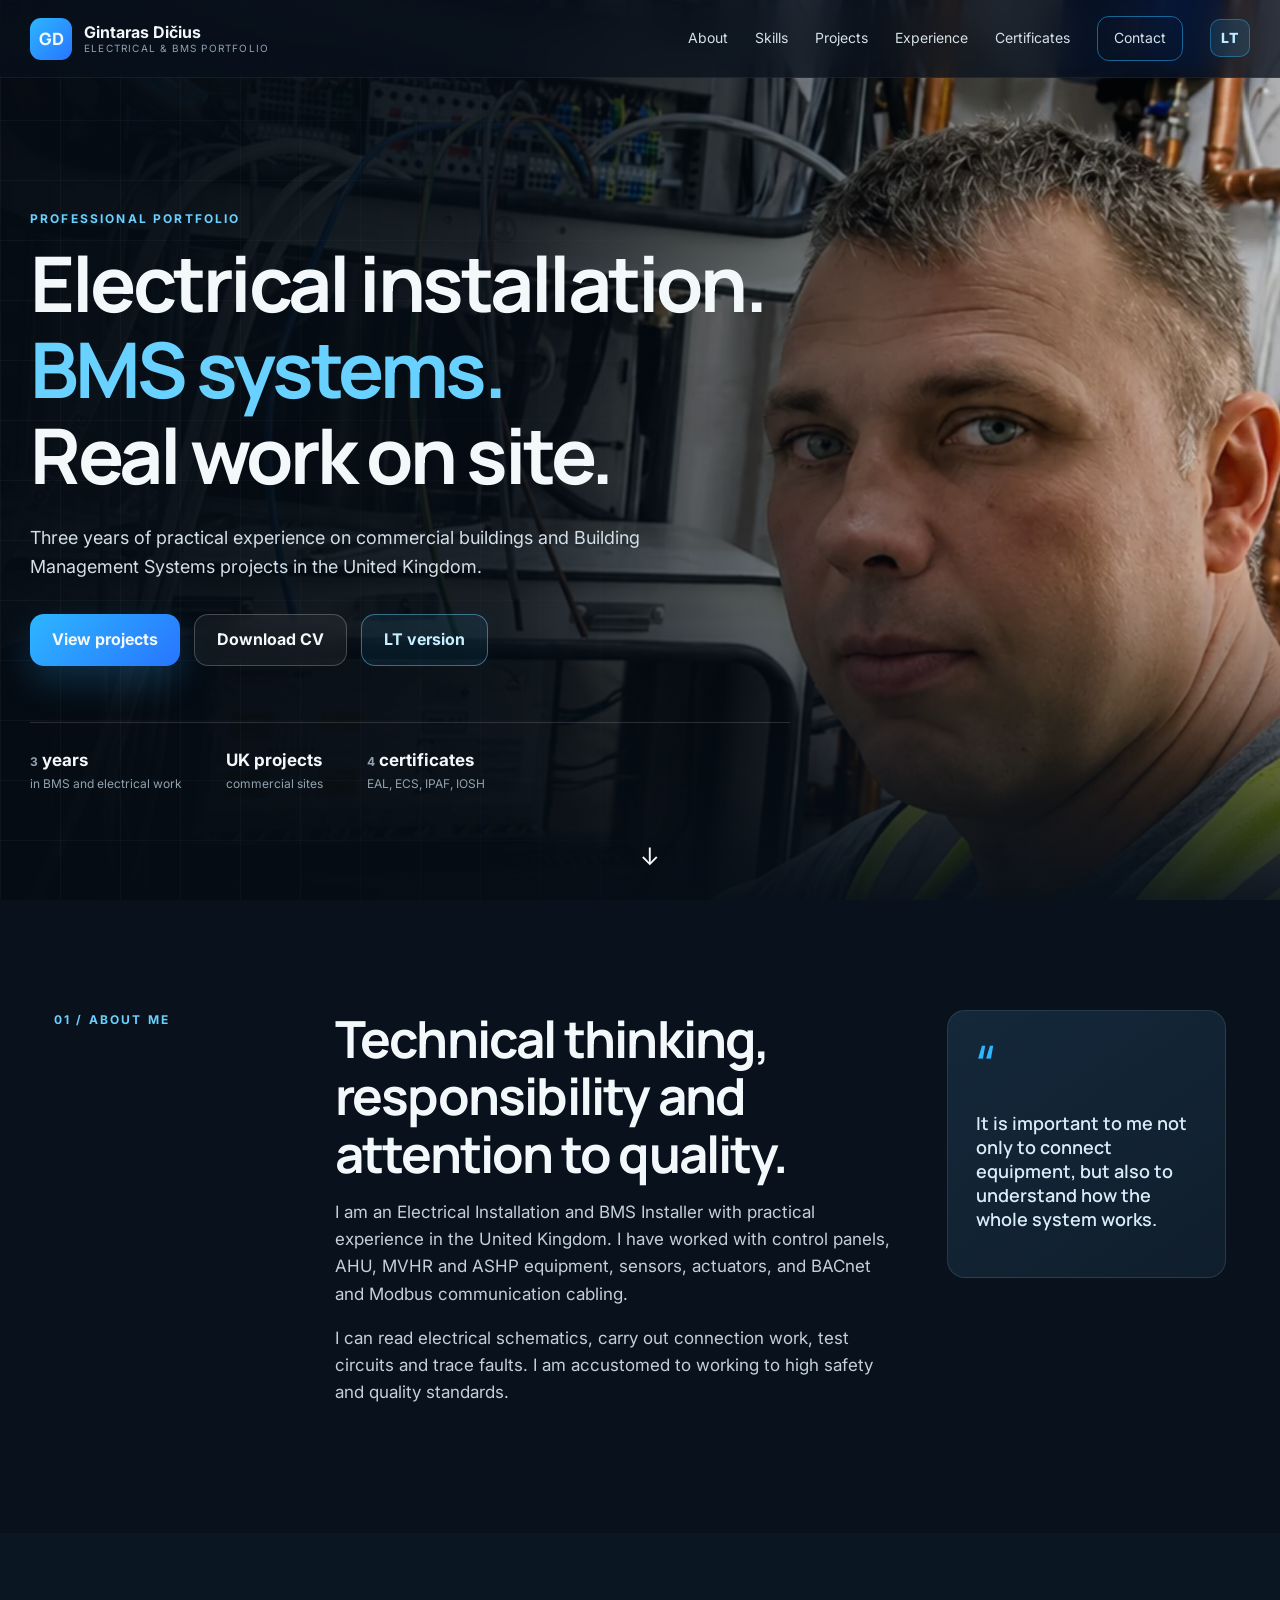
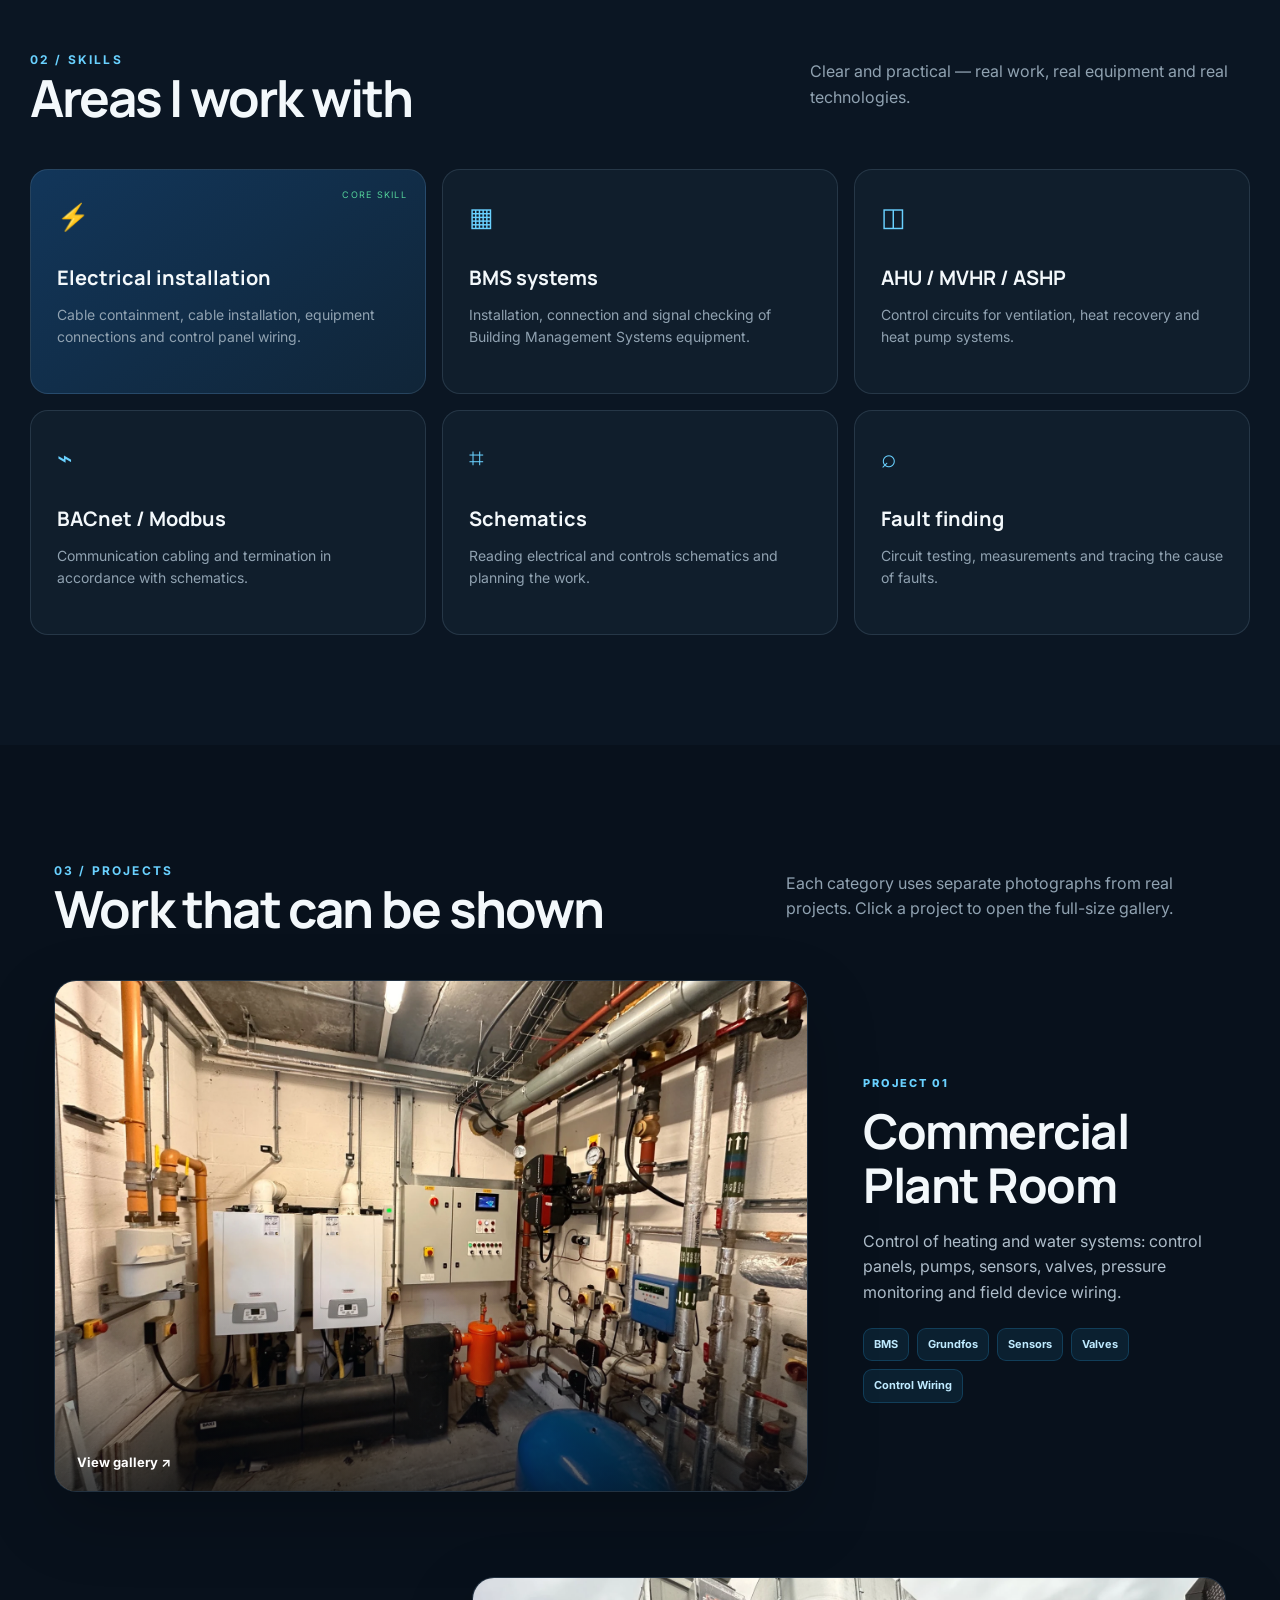
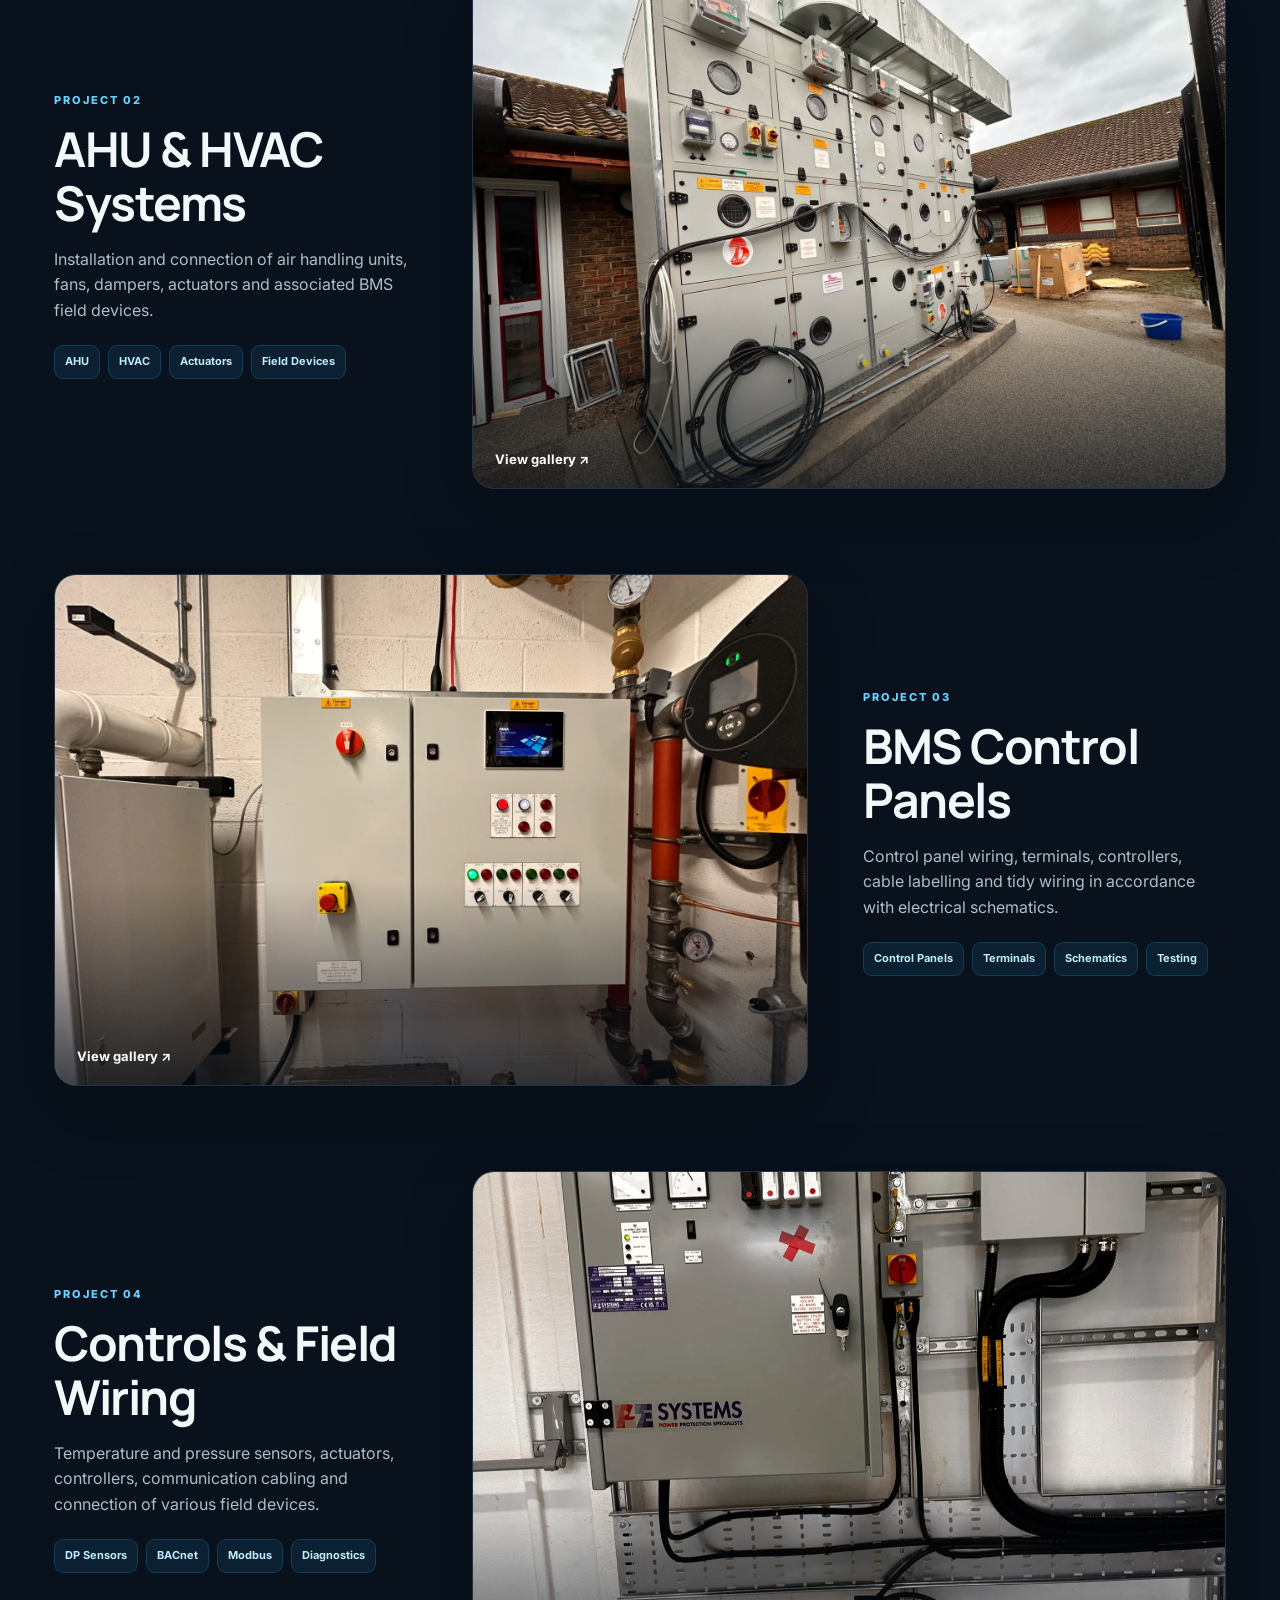
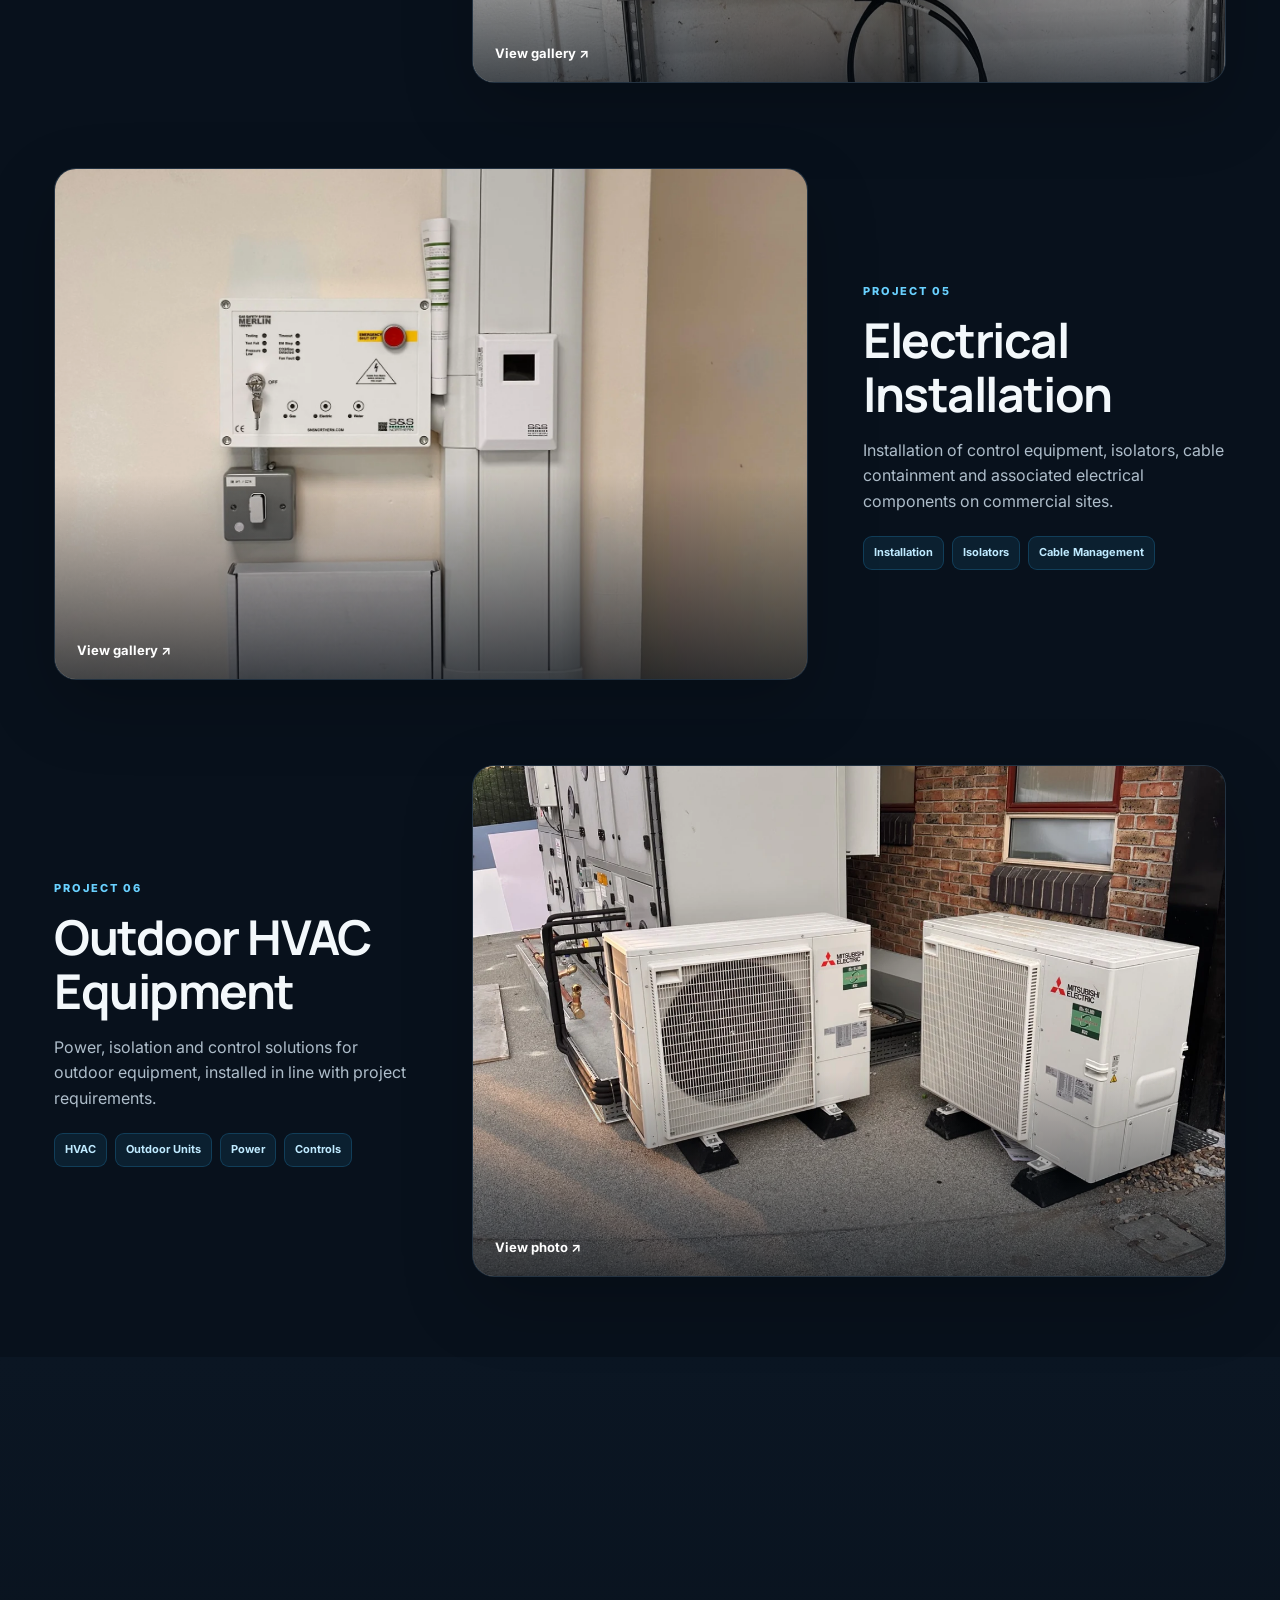
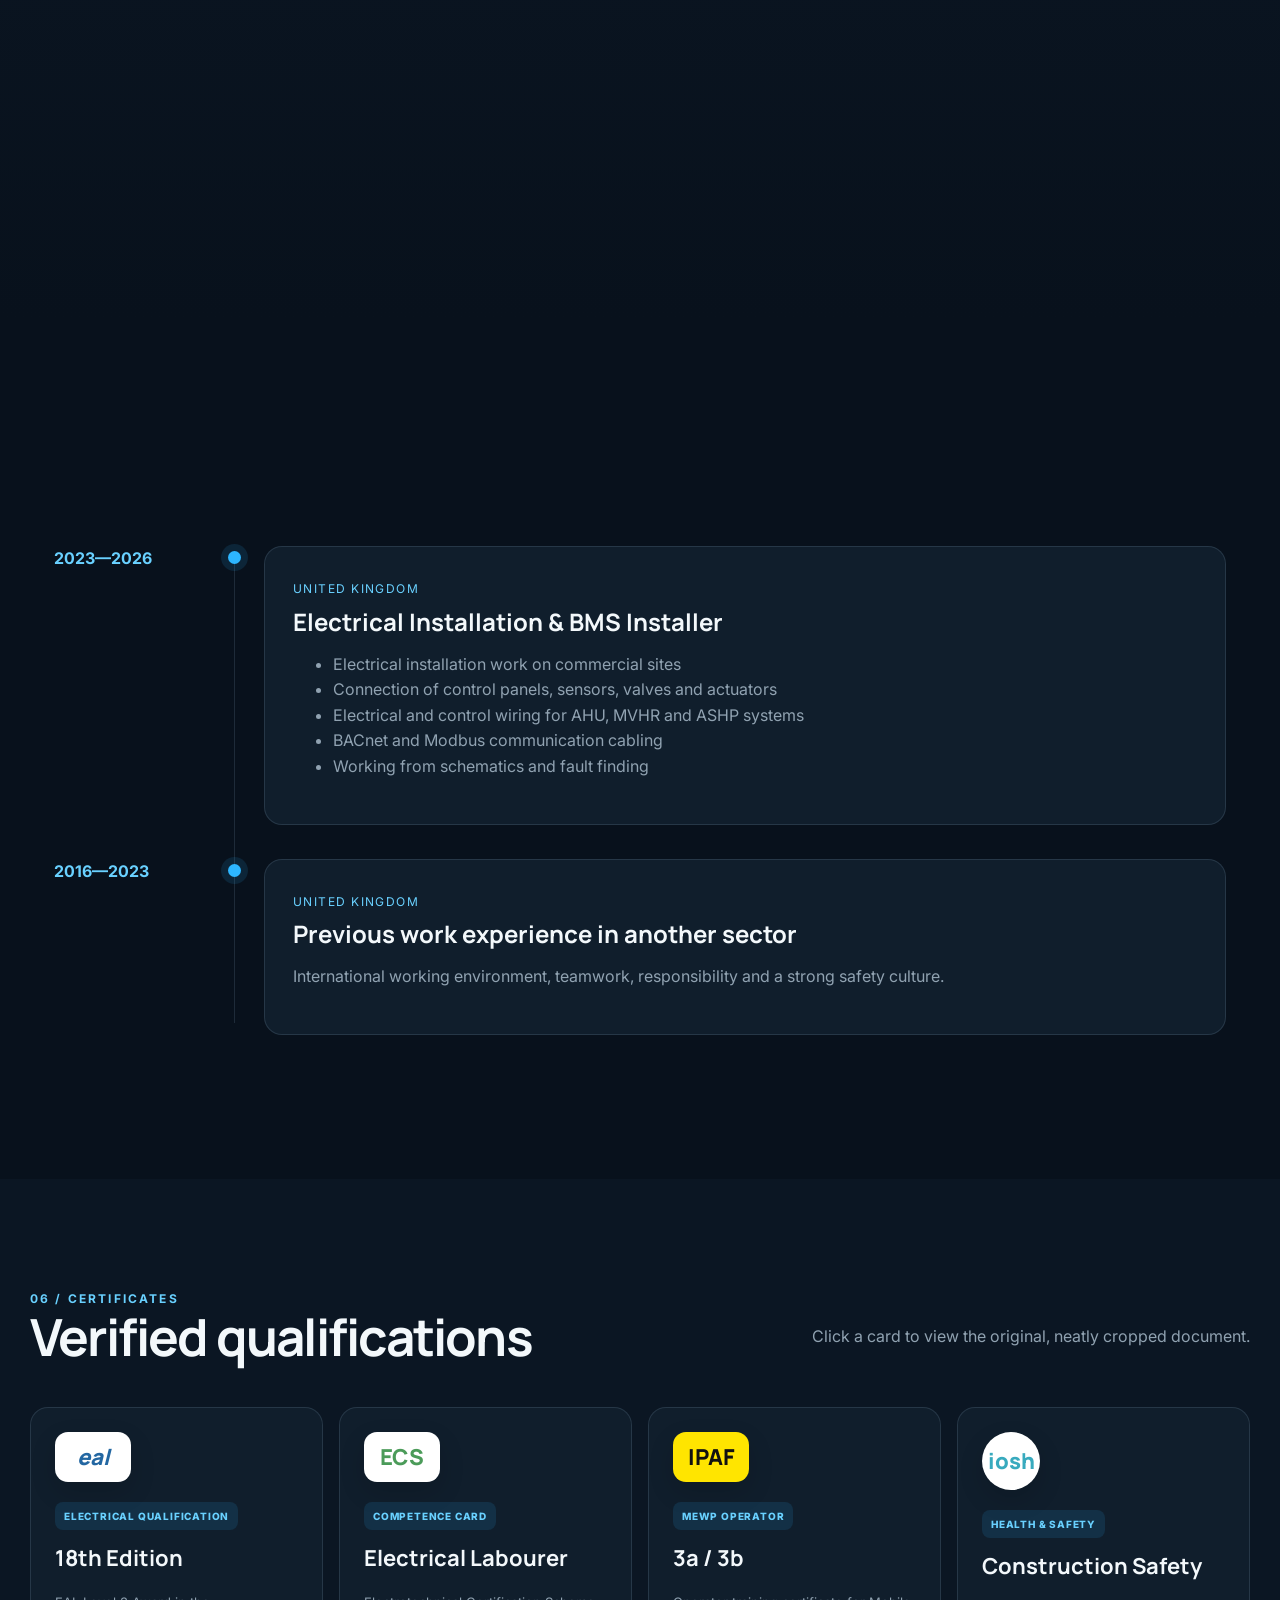
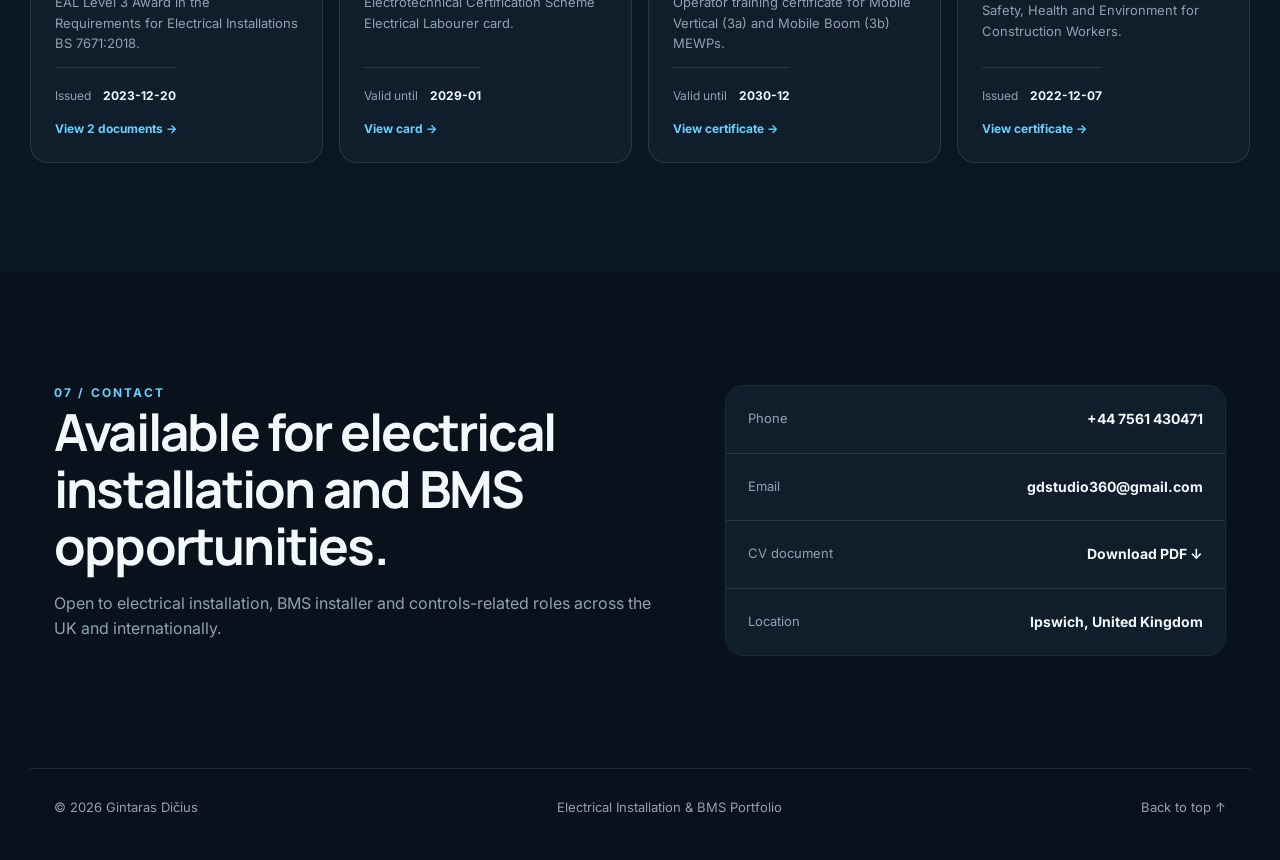
==== commit ec486294: "Add files via upload" ====
--- a/en.html
+++ b/en.html
@@ -164,7 +164,7 @@
     <section class="section cta" id="kontaktai">
       <div class="reveal"><div class="section-label">07 / Contact</div><h2>Available for electrical installation and BMS opportunities.</h2><p>Open to electrical installation, BMS installer and controls-related roles across the UK and internationally.</p></div>
       <div class="contact-panel reveal">
-        <a href="tel:+447561430471"><span>United Kingdom</span><strong>+44 7561 430471</strong></a><a href="tel:+37066190150"><span>Lithuania</span><strong>+370 661 90150</strong></a>
+        <a href="tel:+447561430471"><span>Phone</span><strong>+44 7561 430471</strong></a>
         <a href="mailto:gdstudio360@gmail.com"><span>Email</span><strong>gdstudio360@gmail.com</strong></a>
         <a href="assets/Gintaras_Dicius_CV_EN.pdf" download><span>CV document</span><strong>Download PDF ↓</strong></a>
         <div><span>Location</span><strong>Ipswich, United Kingdom</strong></div>
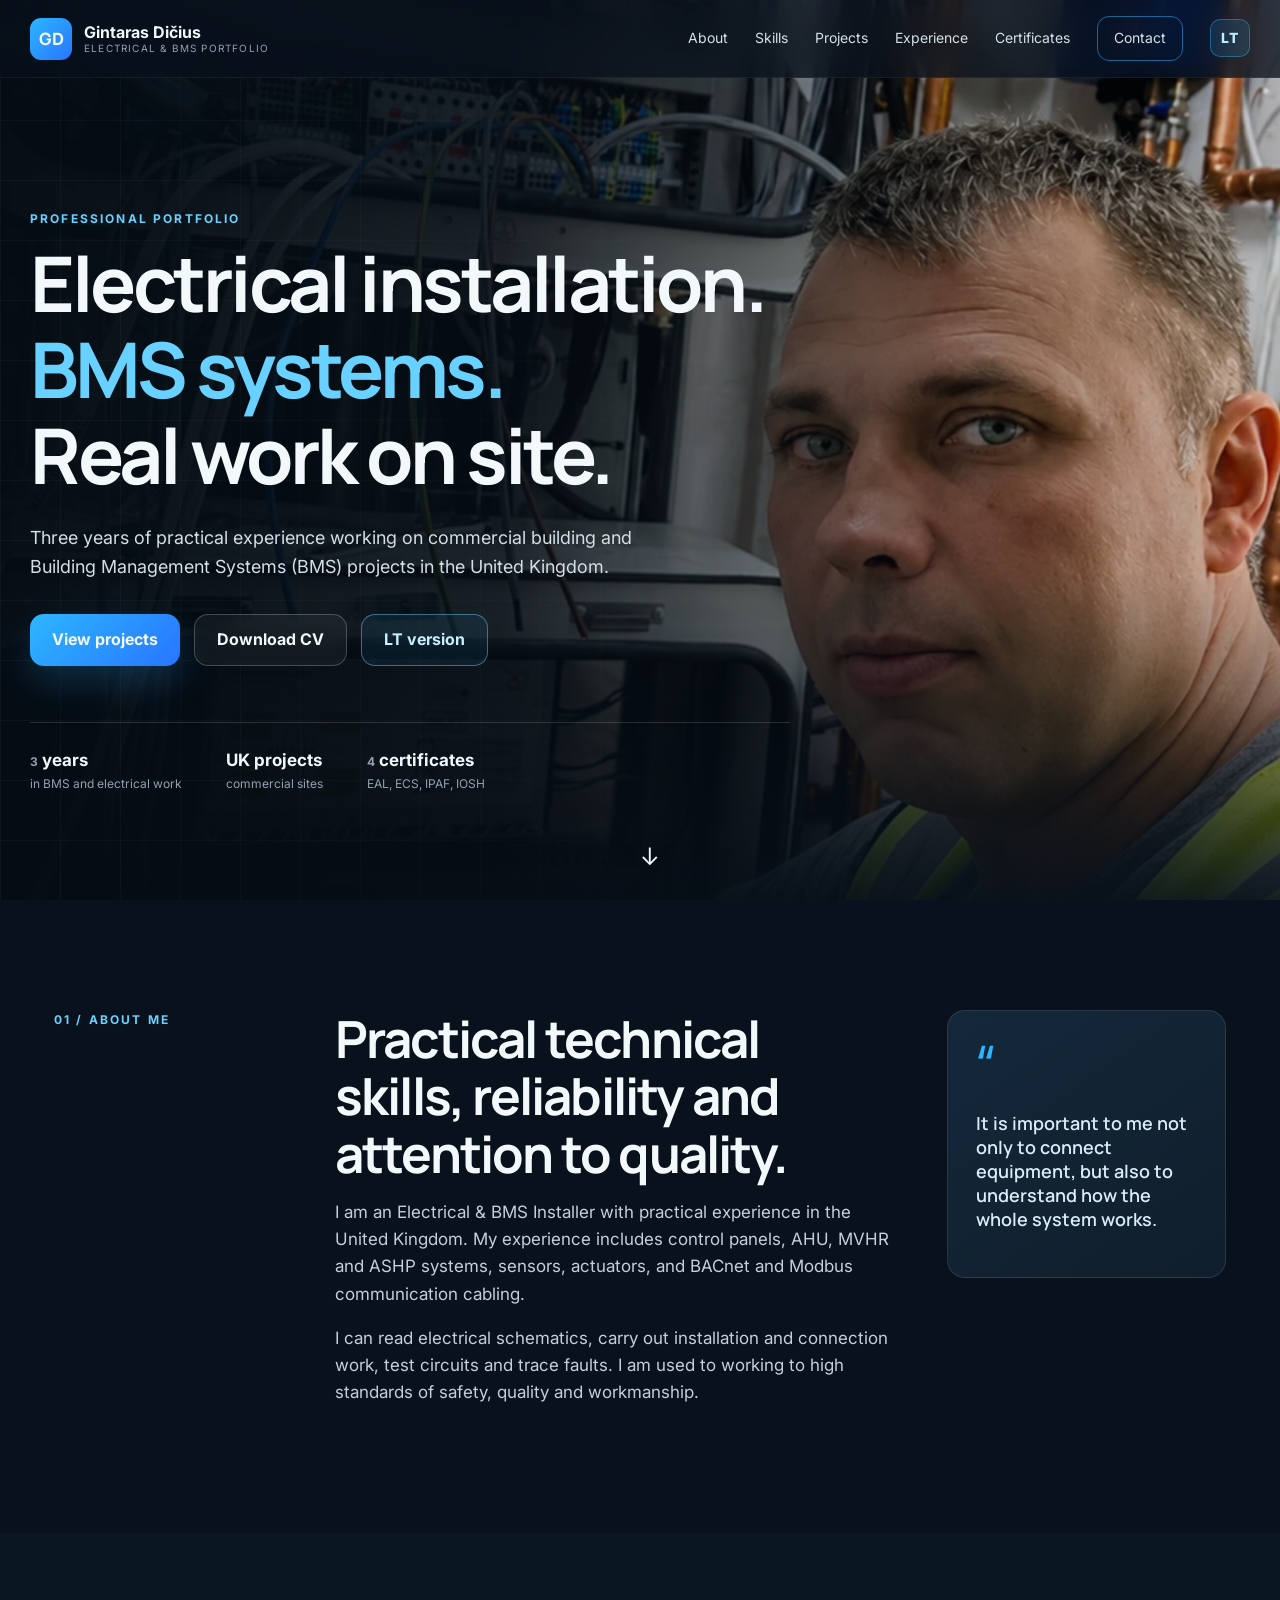
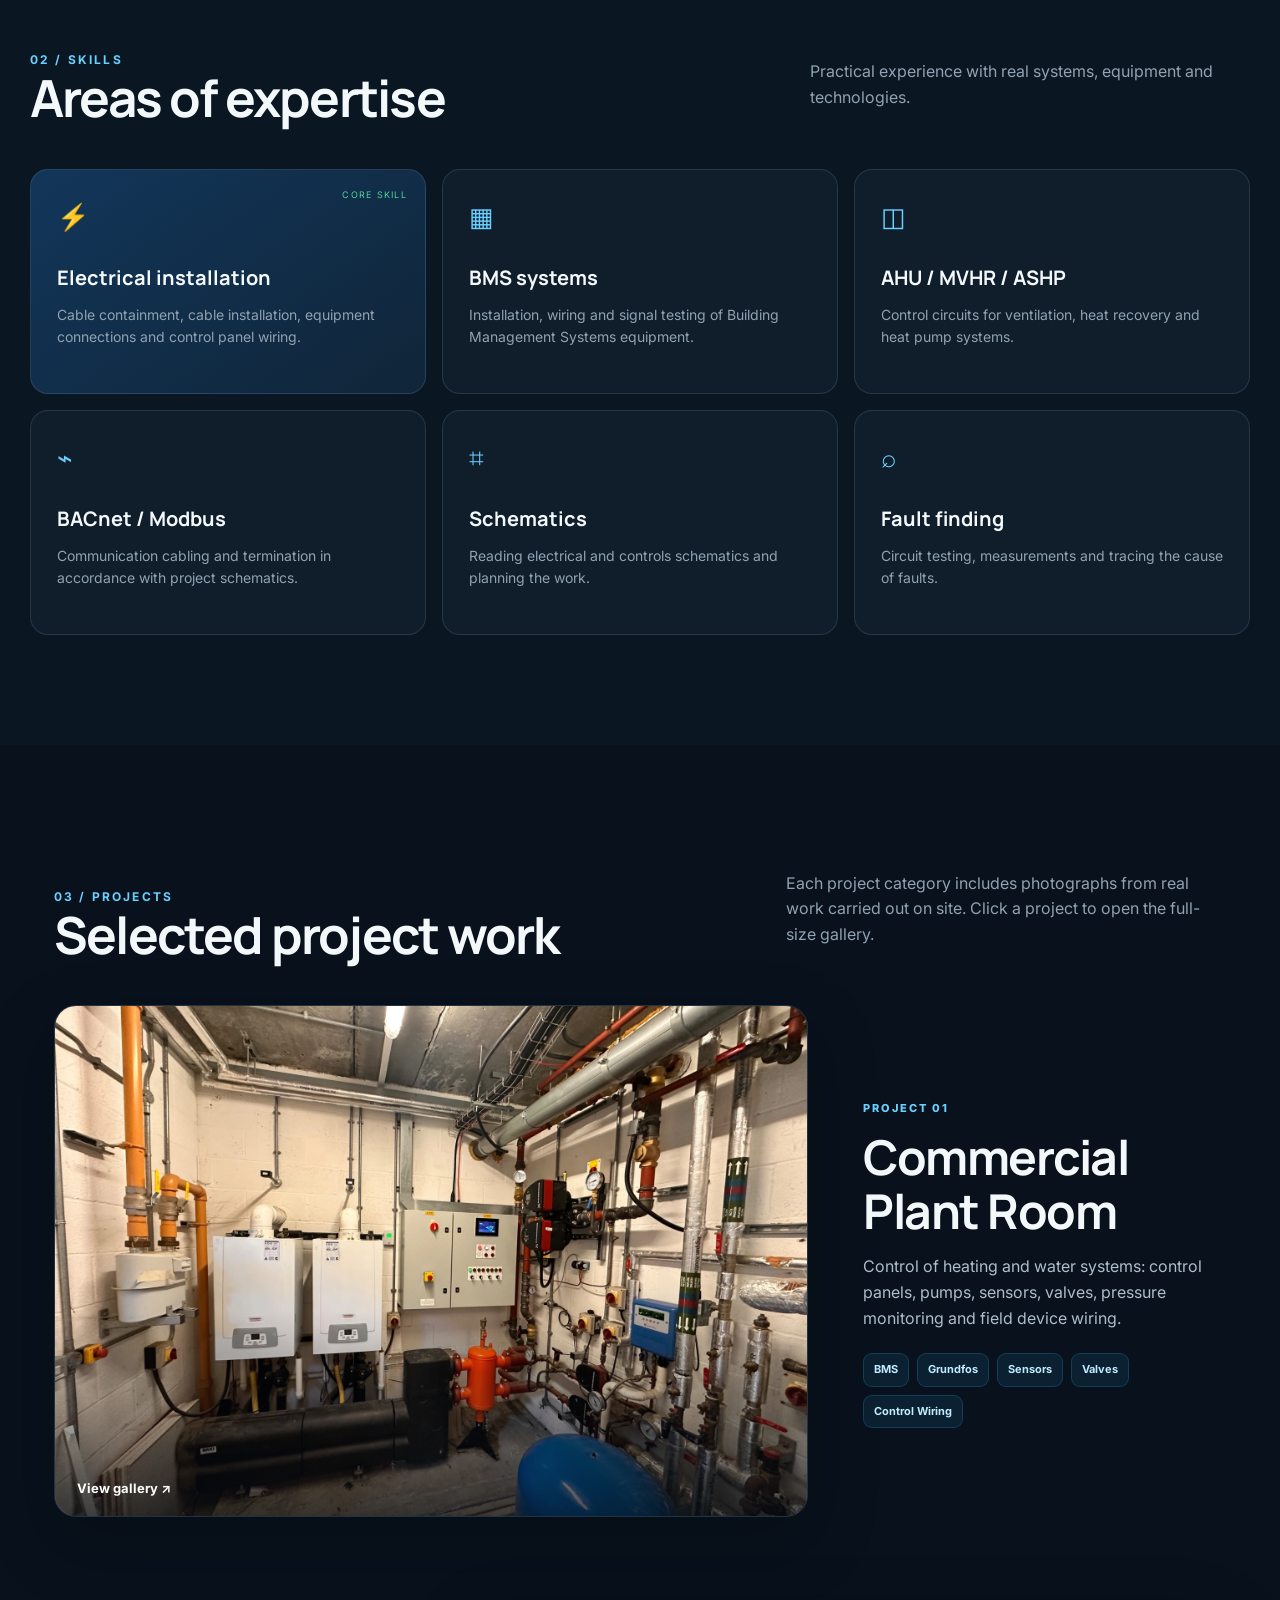
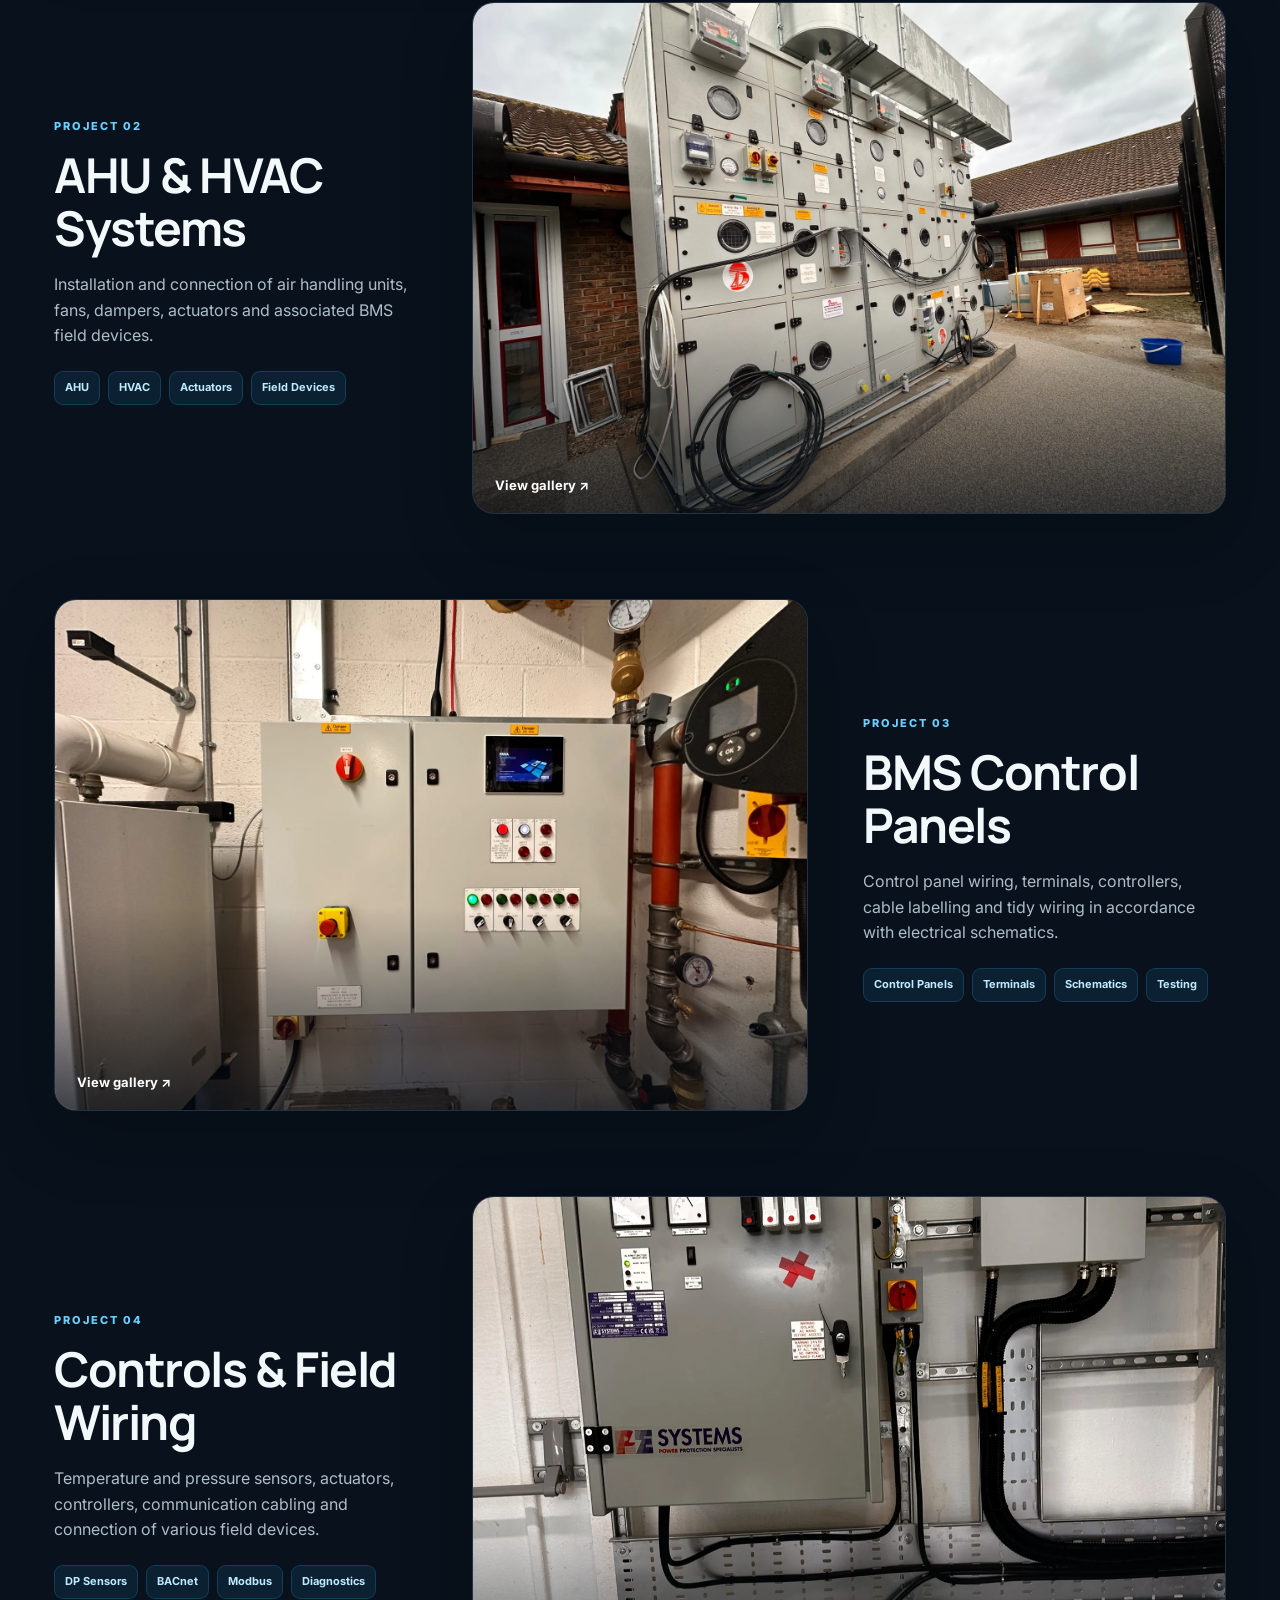
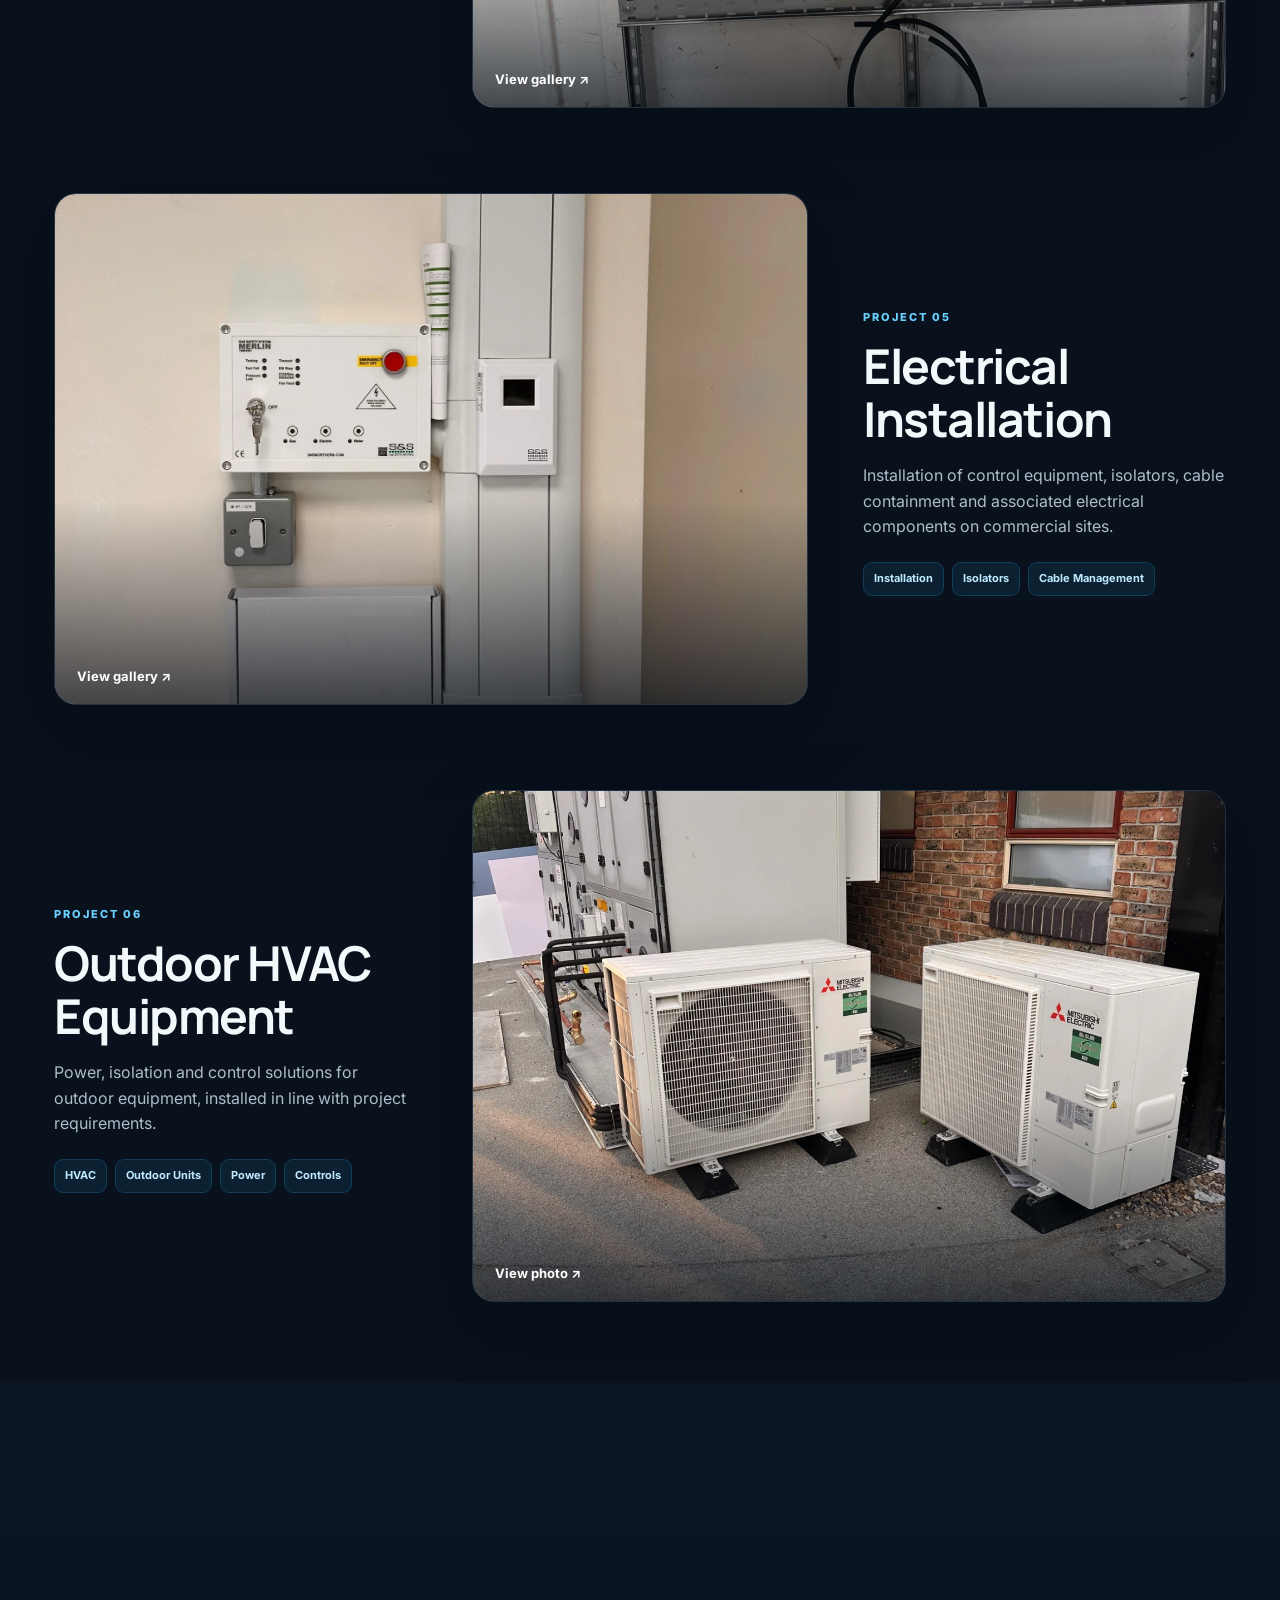
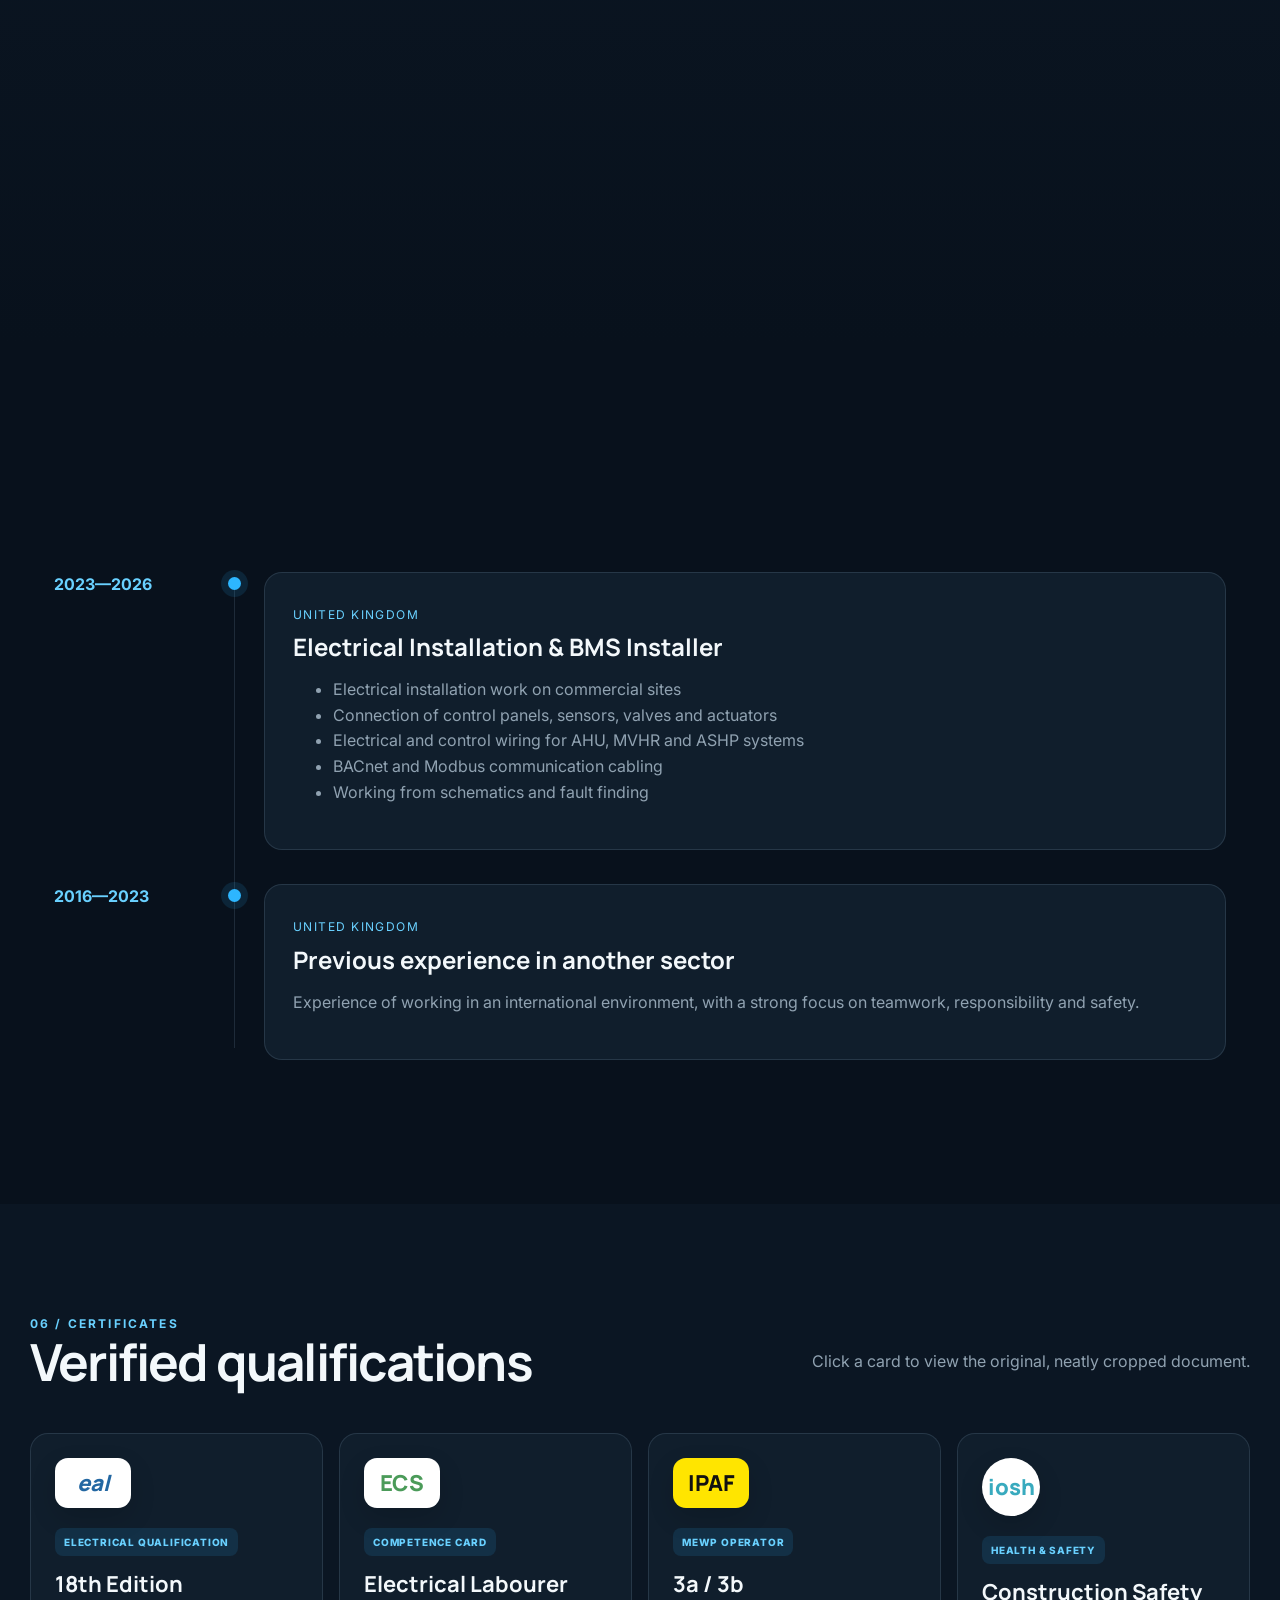
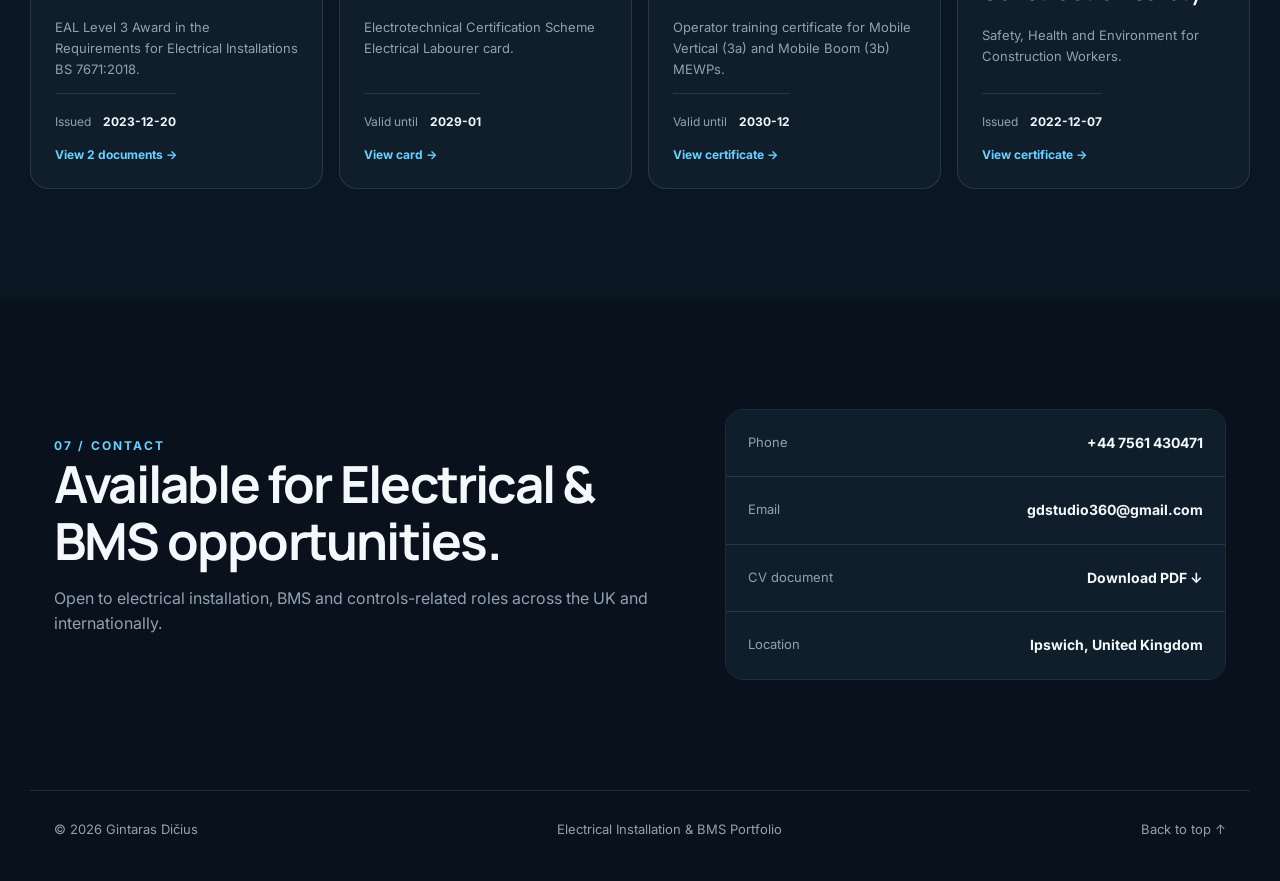
==== commit 9bba2e16: "Add files via upload" ====
--- a/en.html
+++ b/en.html
@@ -52,7 +52,7 @@
       <div class="hero-content reveal">
         <p class="eyebrow">Professional portfolio</p>
         <h1>Electrical installation.<br><span>BMS systems.</span><br>Real work on site.</h1>
-        <p class="hero-lead">Three years of practical experience on commercial buildings and Building Management Systems projects in the United Kingdom.</p>
+        <p class="hero-lead">Three years of practical experience working on commercial building and Building Management Systems (BMS) projects in the United Kingdom.</p>
         <div class="hero-actions">
           <a href="#projektai" class="btn btn-primary">View projects</a>
           <a href="assets/Gintaras_Dicius_CV_EN.pdf" class="btn btn-ghost" download>Download CV</a><a href="index.html" class="btn btn-lang">LT version</a>
@@ -69,23 +69,23 @@
     <section class="section intro" id="apie">
       <div class="section-label reveal">01 / About me</div>
       <div class="intro-copy reveal">
-        <h2>Technical thinking, responsibility and attention to quality.</h2>
-        <p>I am an Electrical Installation and BMS Installer with practical experience in the United Kingdom. I have worked with control panels, AHU, MVHR and ASHP equipment, sensors, actuators, and BACnet and Modbus communication cabling.</p>
-        <p>I can read electrical schematics, carry out connection work, test circuits and trace faults. I am accustomed to working to high safety and quality standards.</p>
+        <h2>Practical technical skills, reliability and attention to quality.</h2>
+        <p>I am an Electrical & BMS Installer with practical experience in the United Kingdom. My experience includes control panels, AHU, MVHR and ASHP systems, sensors, actuators, and BACnet and Modbus communication cabling.</p>
+        <p>I can read electrical schematics, carry out installation and connection work, test circuits and trace faults. I am used to working to high standards of safety, quality and workmanship.</p>
       </div>
       <aside class="quote-card reveal"><span class="quote-mark">“</span><p>It is important to me not only to connect equipment, but also to understand how the whole system works.</p></aside>
     </section>
 
     <section class="section skills" id="kompetencijos">
       <div class="section-head reveal">
-        <div><div class="section-label">02 / Skills</div><h2>Areas I work with</h2></div>
-        <p>Clear and practical — real work, real equipment and real technologies.</p>
+        <div><div class="section-label">02 / Skills</div><h2>Areas of expertise</h2></div>
+        <p>Practical experience with real systems, equipment and technologies.</p>
       </div>
       <div class="card-grid">
         <article class="skill-card featured reveal"><div class="icon">⚡</div><h3>Electrical installation</h3><p>Cable containment, cable installation, equipment connections and control panel wiring.</p><span>CORE SKILL</span></article>
-        <article class="skill-card reveal"><div class="icon">▦</div><h3>BMS systems</h3><p>Installation, connection and signal checking of Building Management Systems equipment.</p></article>
+        <article class="skill-card reveal"><div class="icon">▦</div><h3>BMS systems</h3><p>Installation, wiring and signal testing of Building Management Systems equipment.</p></article>
         <article class="skill-card reveal"><div class="icon">◫</div><h3>AHU / MVHR / ASHP</h3><p>Control circuits for ventilation, heat recovery and heat pump systems.</p></article>
-        <article class="skill-card reveal"><div class="icon">⌁</div><h3>BACnet / Modbus</h3><p>Communication cabling and termination in accordance with schematics.</p></article>
+        <article class="skill-card reveal"><div class="icon">⌁</div><h3>BACnet / Modbus</h3><p>Communication cabling and termination in accordance with project schematics.</p></article>
         <article class="skill-card reveal"><div class="icon">⌗</div><h3>Schematics</h3><p>Reading electrical and controls schematics and planning the work.</p></article>
         <article class="skill-card reveal"><div class="icon">⌕</div><h3>Fault finding</h3><p>Circuit testing, measurements and tracing the cause of faults.</p></article>
       </div>
@@ -93,8 +93,8 @@
 
     <section class="section projects" id="projektai">
       <div class="section-head reveal">
-        <div><div class="section-label">03 / Projects</div><h2>Work that can be shown</h2></div>
-        <p>Each category uses separate photographs from real projects. Click a project to open the full-size gallery.</p>
+        <div><div class="section-label">03 / Projects</div><h2>Selected project work</h2></div>
+        <p>Each project category includes photographs from real work carried out on site. Click a project to open the full-size gallery.</p>
       </div>
 
       <div class="project-list">
@@ -131,12 +131,12 @@
     </section>
 
     <section class="section process">
-      <div class="section-head reveal"><div><div class="section-label">04 / Work process</div><h2>From schematic to handover</h2></div></div>
+      <div class="section-head reveal"><div><div class="section-label">04 / Work process</div><h2>From schematics to handover</h2></div></div>
       <div class="process-grid">
-        <article class="process-card reveal"><span>01</span><h3>Review</h3><p>I review schematics, equipment functions, cable routes and the control strategy.</p></article>
-        <article class="process-card reveal"><span>02</span><h3>Install</h3><p>I install cables and connect panels, sensors, actuators and HVAC equipment.</p></article>
-        <article class="process-card reveal"><span>03</span><h3>Test</h3><p>I test circuits and signals, and help identify and resolve faults.</p></article>
-        <article class="process-card reveal"><span>04</span><h3>Complete</h3><p>I leave a tidy, clearly labelled system ready for operation.</p></article>
+        <article class="process-card reveal"><span>01</span><h3>Review</h3><p>I review schematics, equipment functions, cable routes and control requirements.</p></article>
+        <article class="process-card reveal"><span>02</span><h3>Install</h3><p>I install cabling and connect control panels, sensors, actuators and HVAC equipment.</p></article>
+        <article class="process-card reveal"><span>03</span><h3>Test</h3><p>I test circuits and signals, identify faults and assist with resolving issues.</p></article>
+        <article class="process-card reveal"><span>04</span><h3>Complete</h3><p>I leave the installation tidy, clearly labelled and ready for operation.</p></article>
       </div>
     </section>
 
@@ -144,7 +144,7 @@
       <div class="section-head reveal"><div><div class="section-label">05 / Experience</div><h2>Professional experience</h2></div></div>
       <div class="timeline">
         <article class="reveal"><div class="year">2023—2026</div><div class="line-dot"></div><div class="timeline-card"><span>United Kingdom</span><h3>Electrical Installation & BMS Installer</h3><ul><li>Electrical installation work on commercial sites</li><li>Connection of control panels, sensors, valves and actuators</li><li>Electrical and control wiring for AHU, MVHR and ASHP systems</li><li>BACnet and Modbus communication cabling</li><li>Working from schematics and fault finding</li></ul></div></article>
-        <article class="muted reveal"><div class="year">2016—2023</div><div class="line-dot"></div><div class="timeline-card"><span>United Kingdom</span><h3>Previous work experience in another sector</h3><p>International working environment, teamwork, responsibility and a strong safety culture.</p></div></article>
+        <article class="muted reveal"><div class="year">2016—2023</div><div class="line-dot"></div><div class="timeline-card"><span>United Kingdom</span><h3>Previous experience in another sector</h3><p>Experience of working in an international environment, with a strong focus on teamwork, responsibility and safety.</p></div></article>
       </div>
     </section>
 
@@ -162,7 +162,7 @@
     </section>
 
     <section class="section cta" id="kontaktai">
-      <div class="reveal"><div class="section-label">07 / Contact</div><h2>Available for electrical installation and BMS opportunities.</h2><p>Open to electrical installation, BMS installer and controls-related roles across the UK and internationally.</p></div>
+      <div class="reveal"><div class="section-label">07 / Contact</div><h2>Available for Electrical & BMS opportunities.</h2><p>Open to electrical installation, BMS and controls-related roles across the UK and internationally.</p></div>
       <div class="contact-panel reveal">
         <a href="tel:+447561430471"><span>Phone</span><strong>+44 7561 430471</strong></a>
         <a href="mailto:gdstudio360@gmail.com"><span>Email</span><strong>gdstudio360@gmail.com</strong></a>
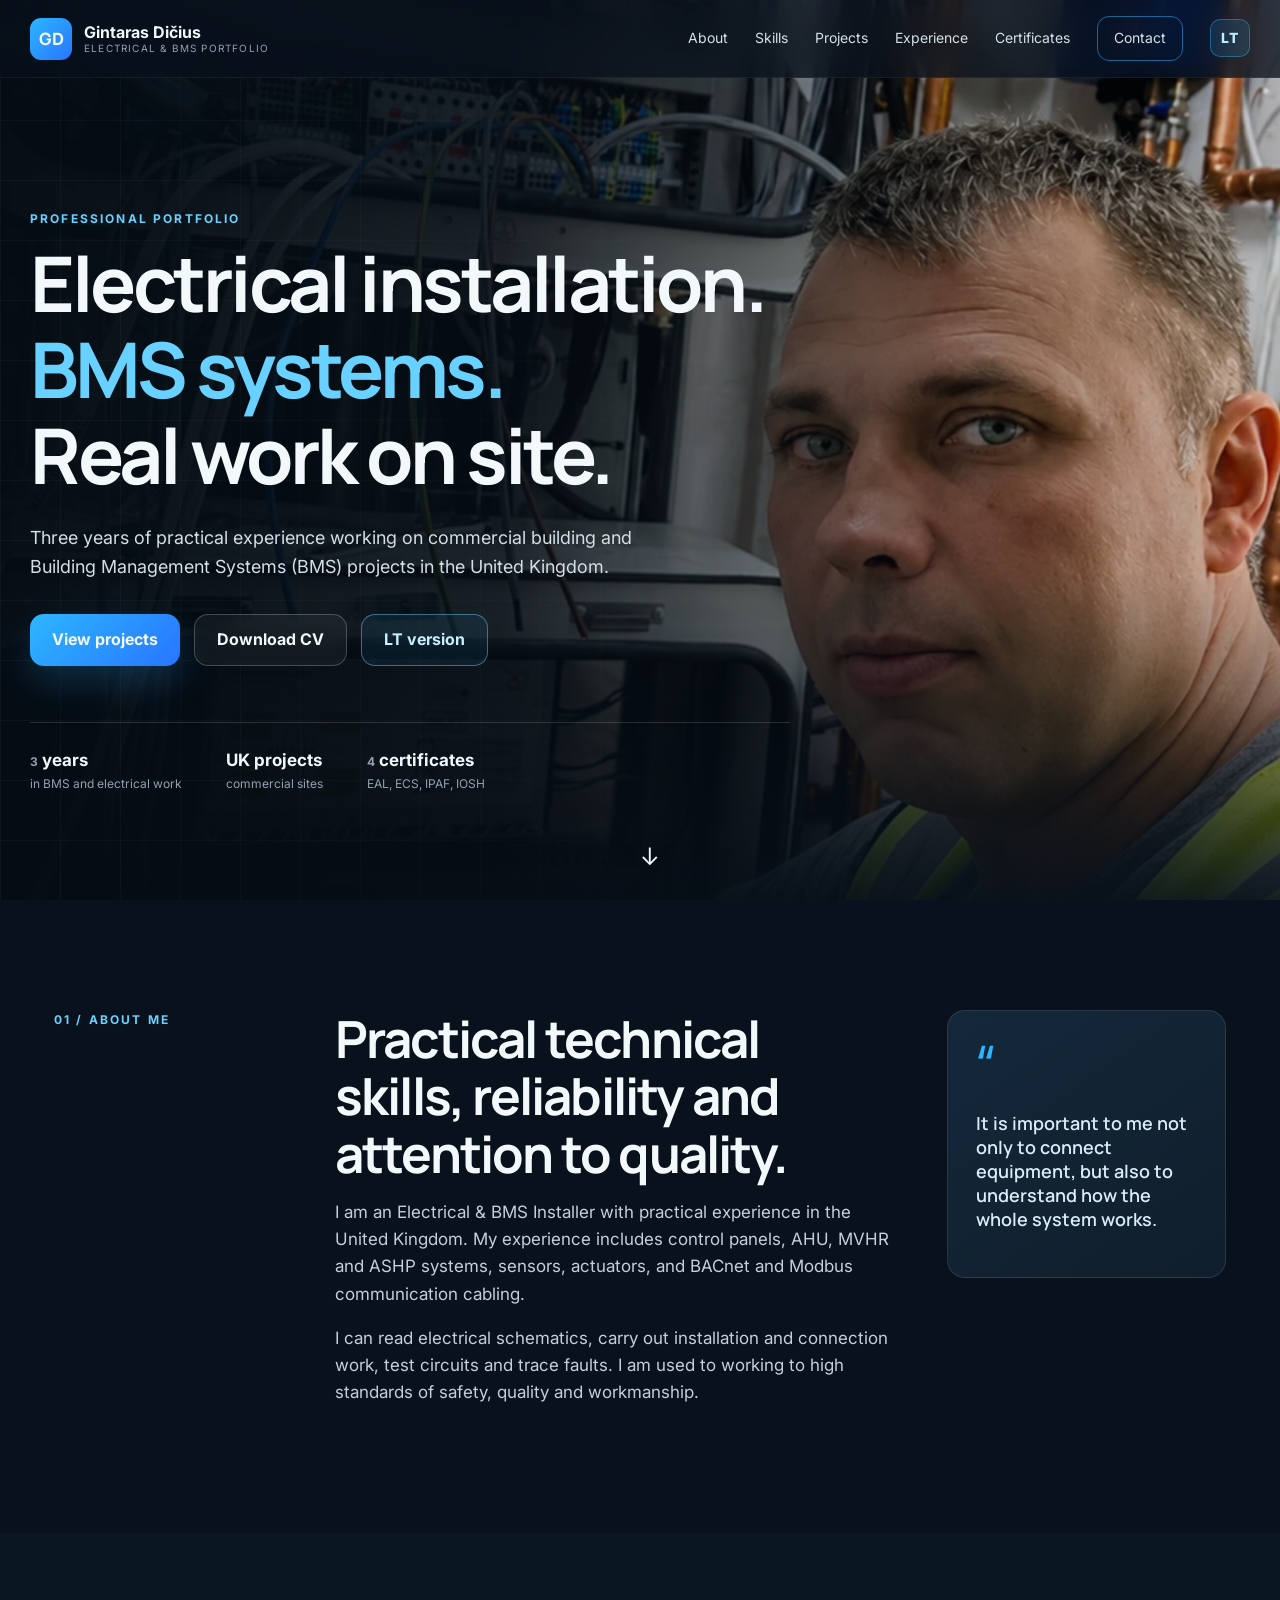
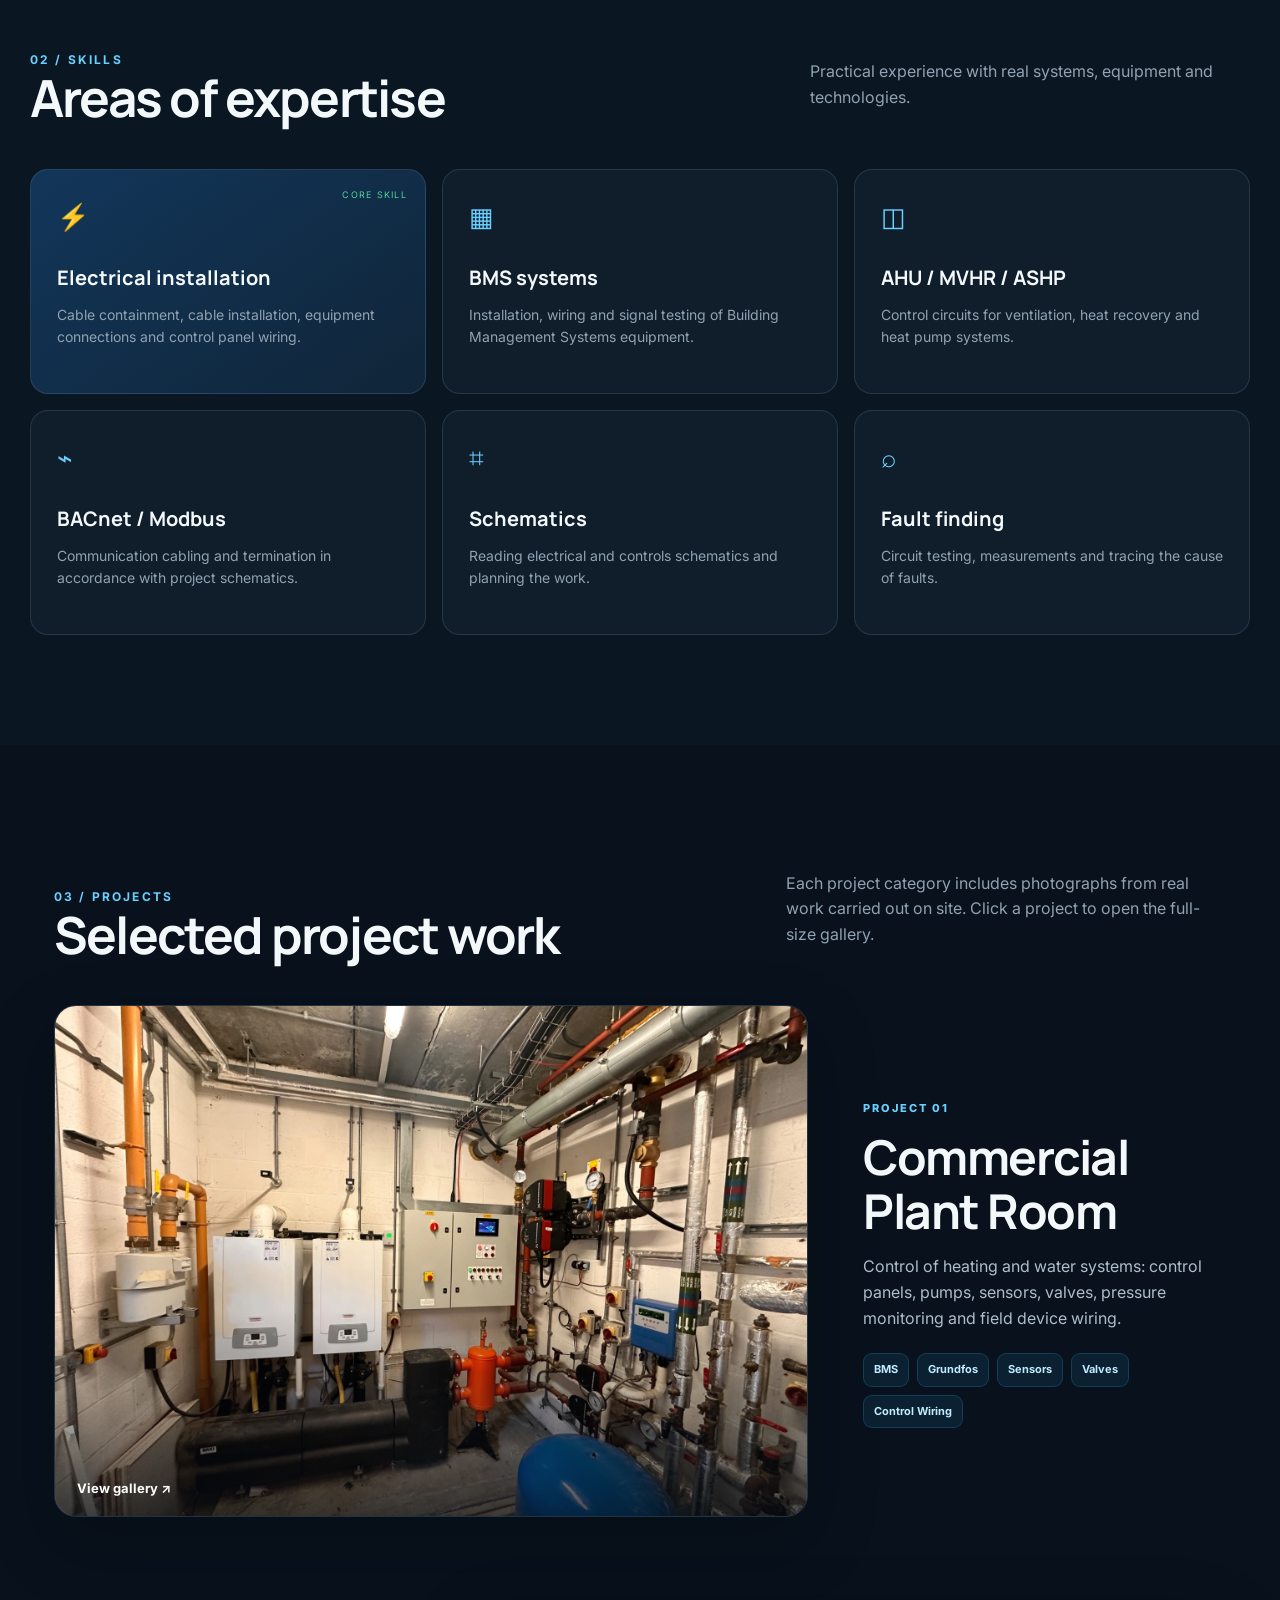
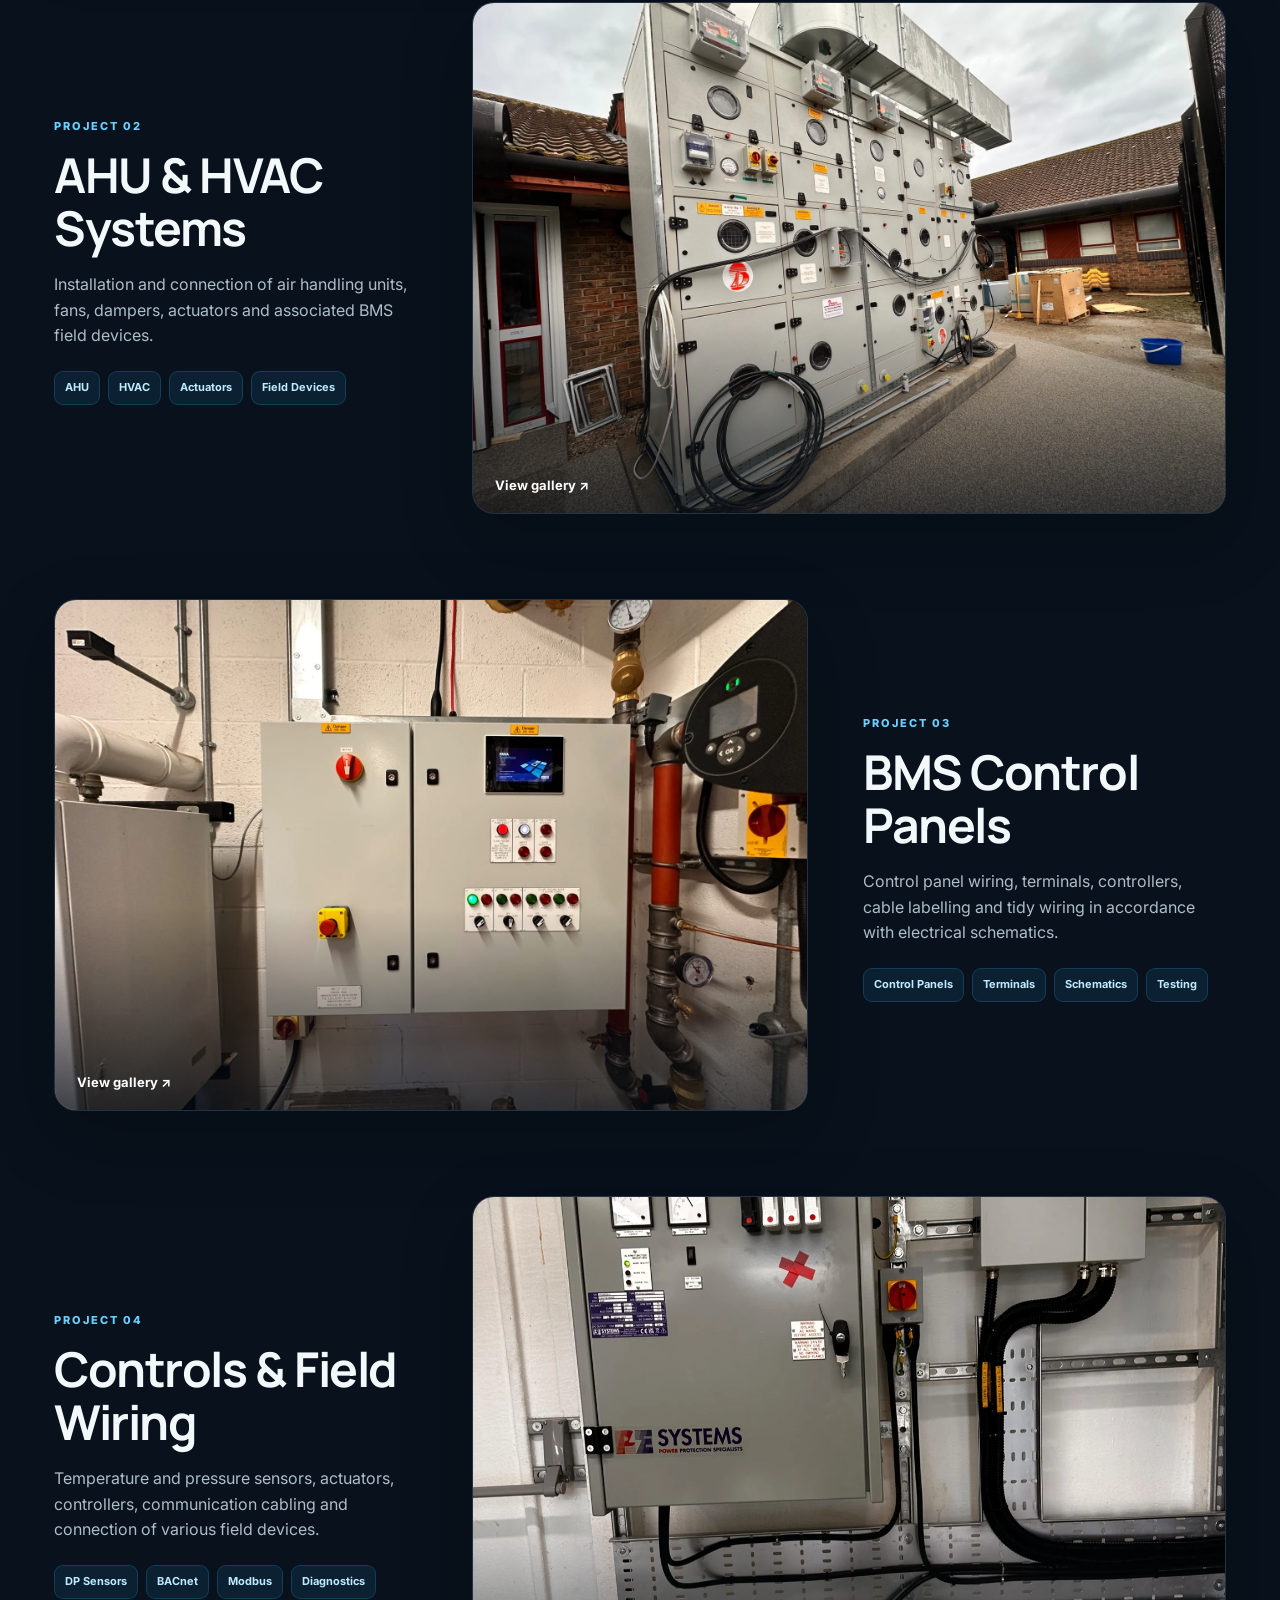
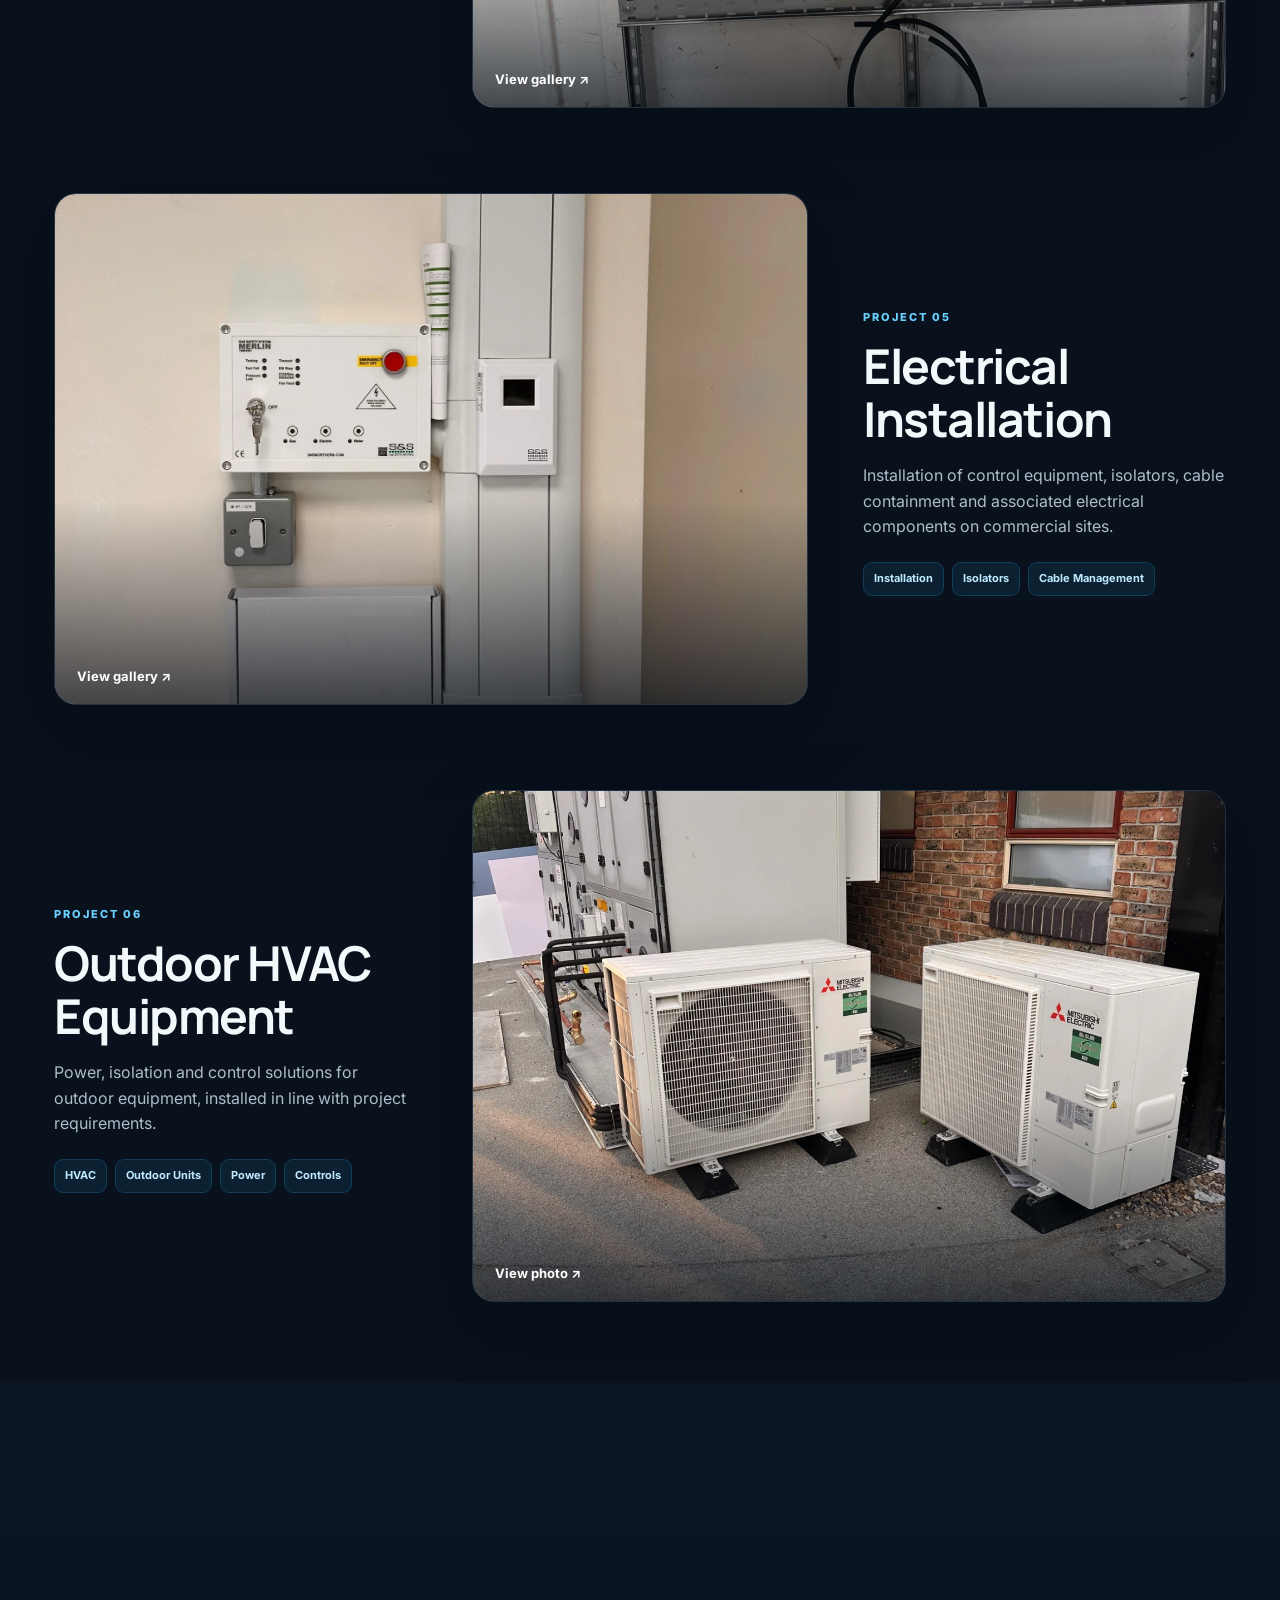
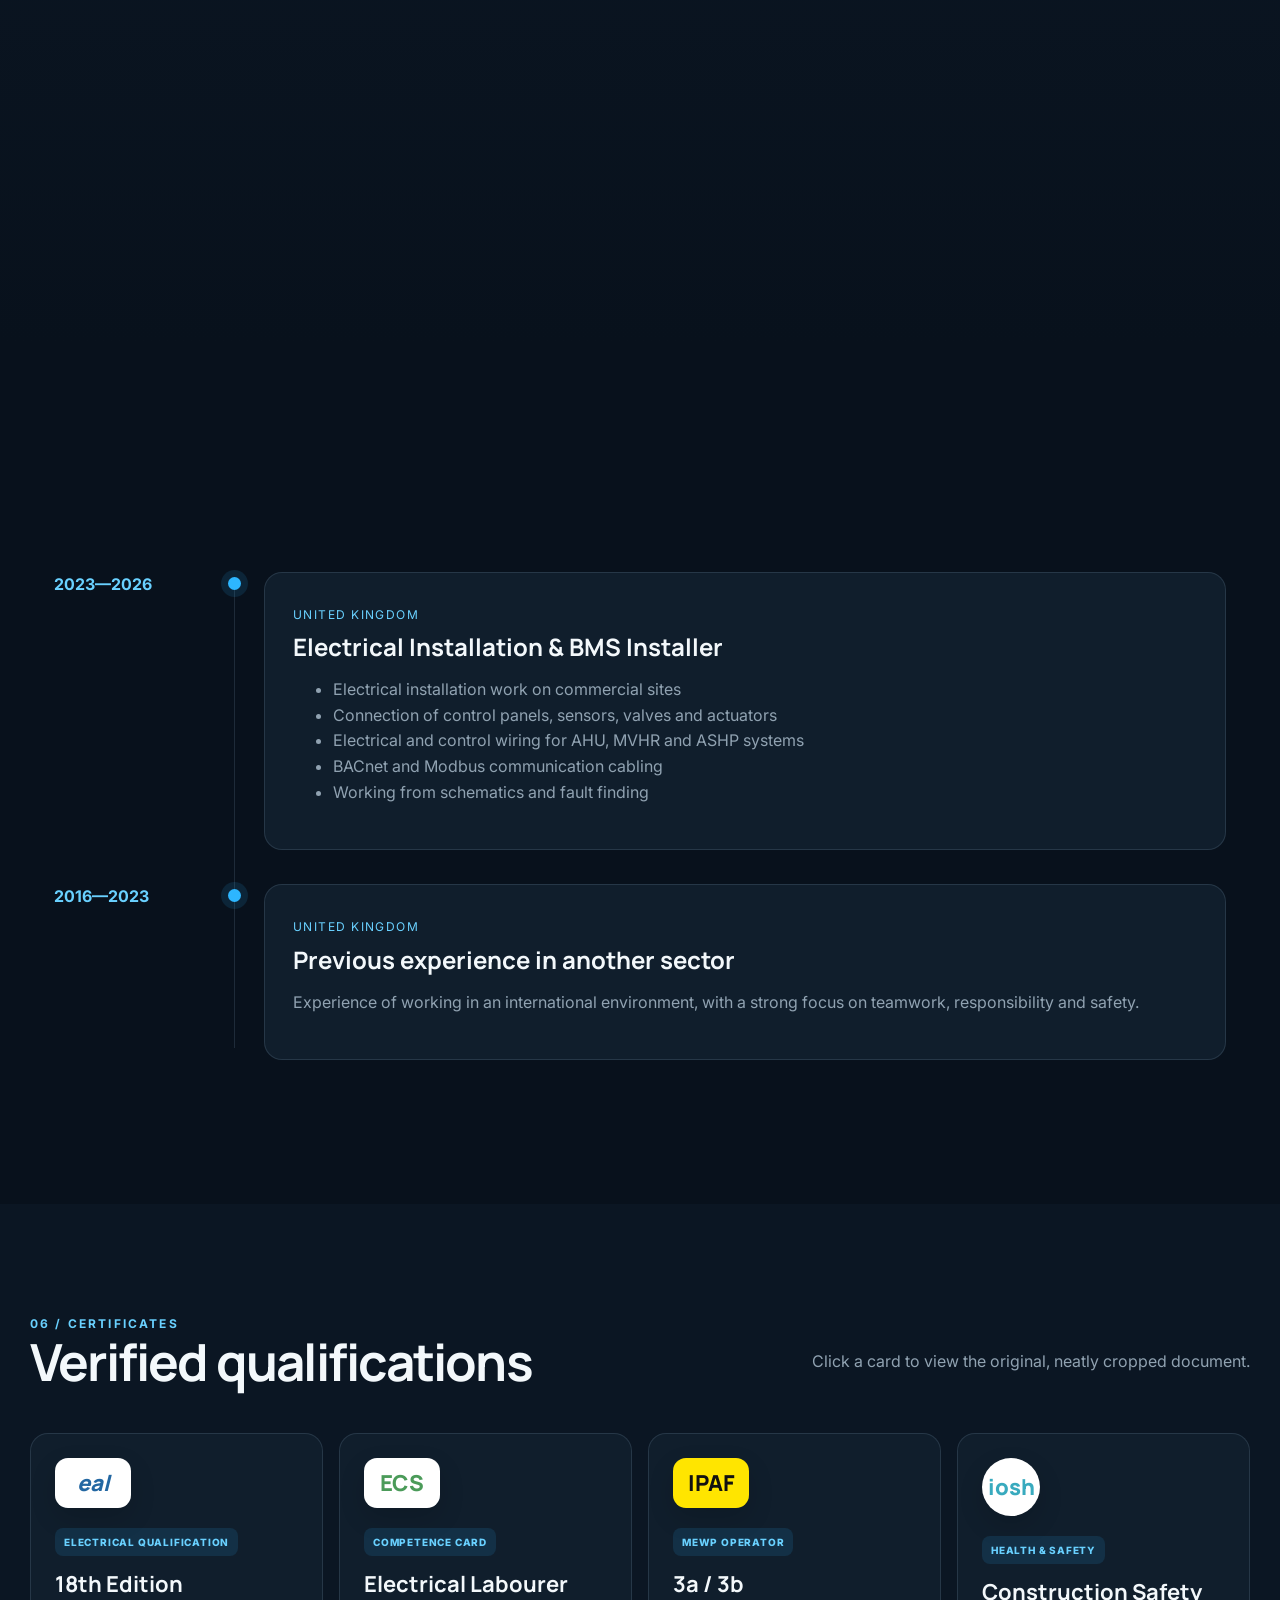
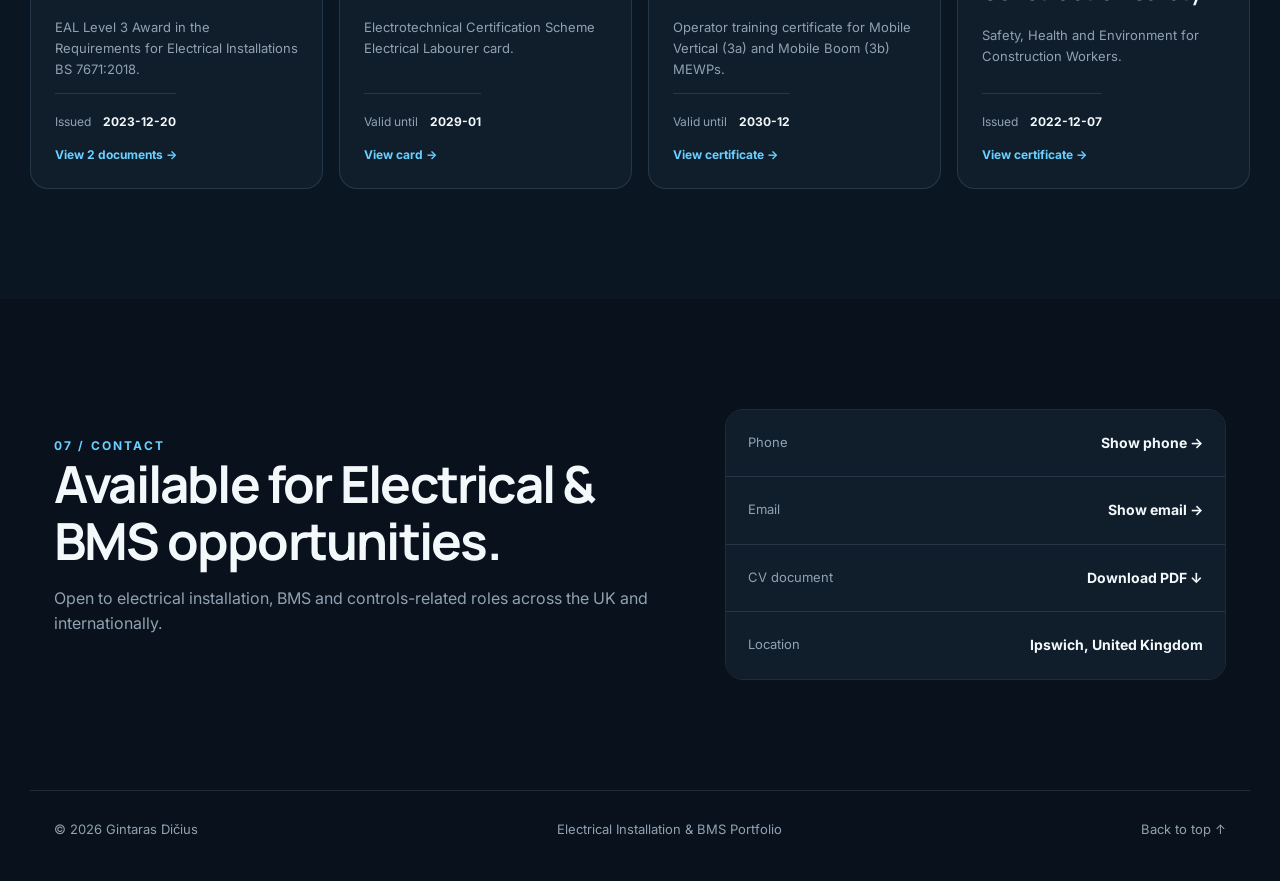
==== commit 134b1c2d: "Add files via upload" ====
--- a/en.html
+++ b/en.html
@@ -164,8 +164,8 @@
     <section class="section cta" id="kontaktai">
       <div class="reveal"><div class="section-label">07 / Contact</div><h2>Available for Electrical & BMS opportunities.</h2><p>Open to electrical installation, BMS and controls-related roles across the UK and internationally.</p></div>
       <div class="contact-panel reveal">
-        <a href="tel:+447561430471"><span>Phone</span><strong>+44 7561 430471</strong></a>
-        <a href="mailto:gdstudio360@gmail.com"><span>Email</span><strong>gdstudio360@gmail.com</strong></a>
+        <a href="#" data-contact="uk-phone" aria-label="Show phone number"><span>Phone</span><strong>Show phone →</strong></a>
+        <a href="#" data-contact="email" aria-label="Show email address"><span>Email</span><strong>Show email →</strong></a>
         <a href="assets/Gintaras_Dicius_CV_EN.pdf" download><span>CV document</span><strong>Download PDF ↓</strong></a>
         <div><span>Location</span><strong>Ipswich, United Kingdom</strong></div>
       </div>
